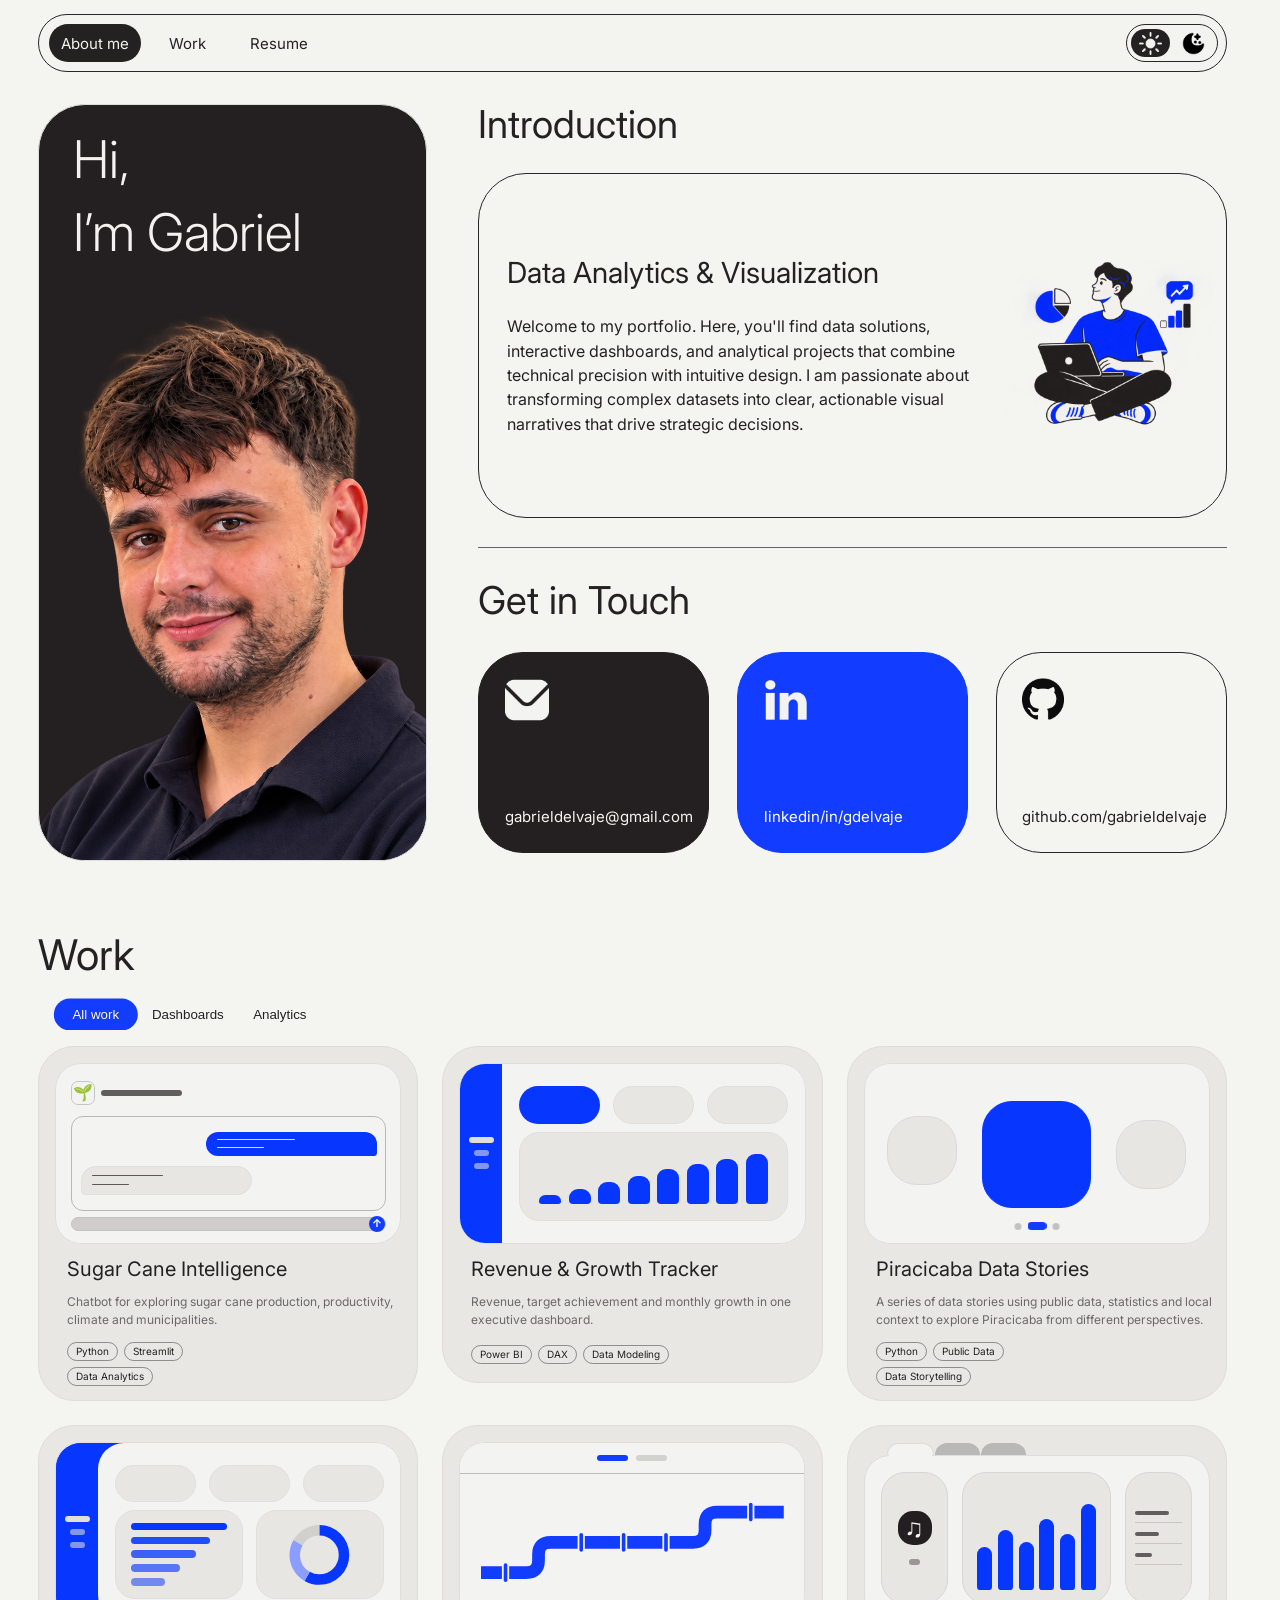
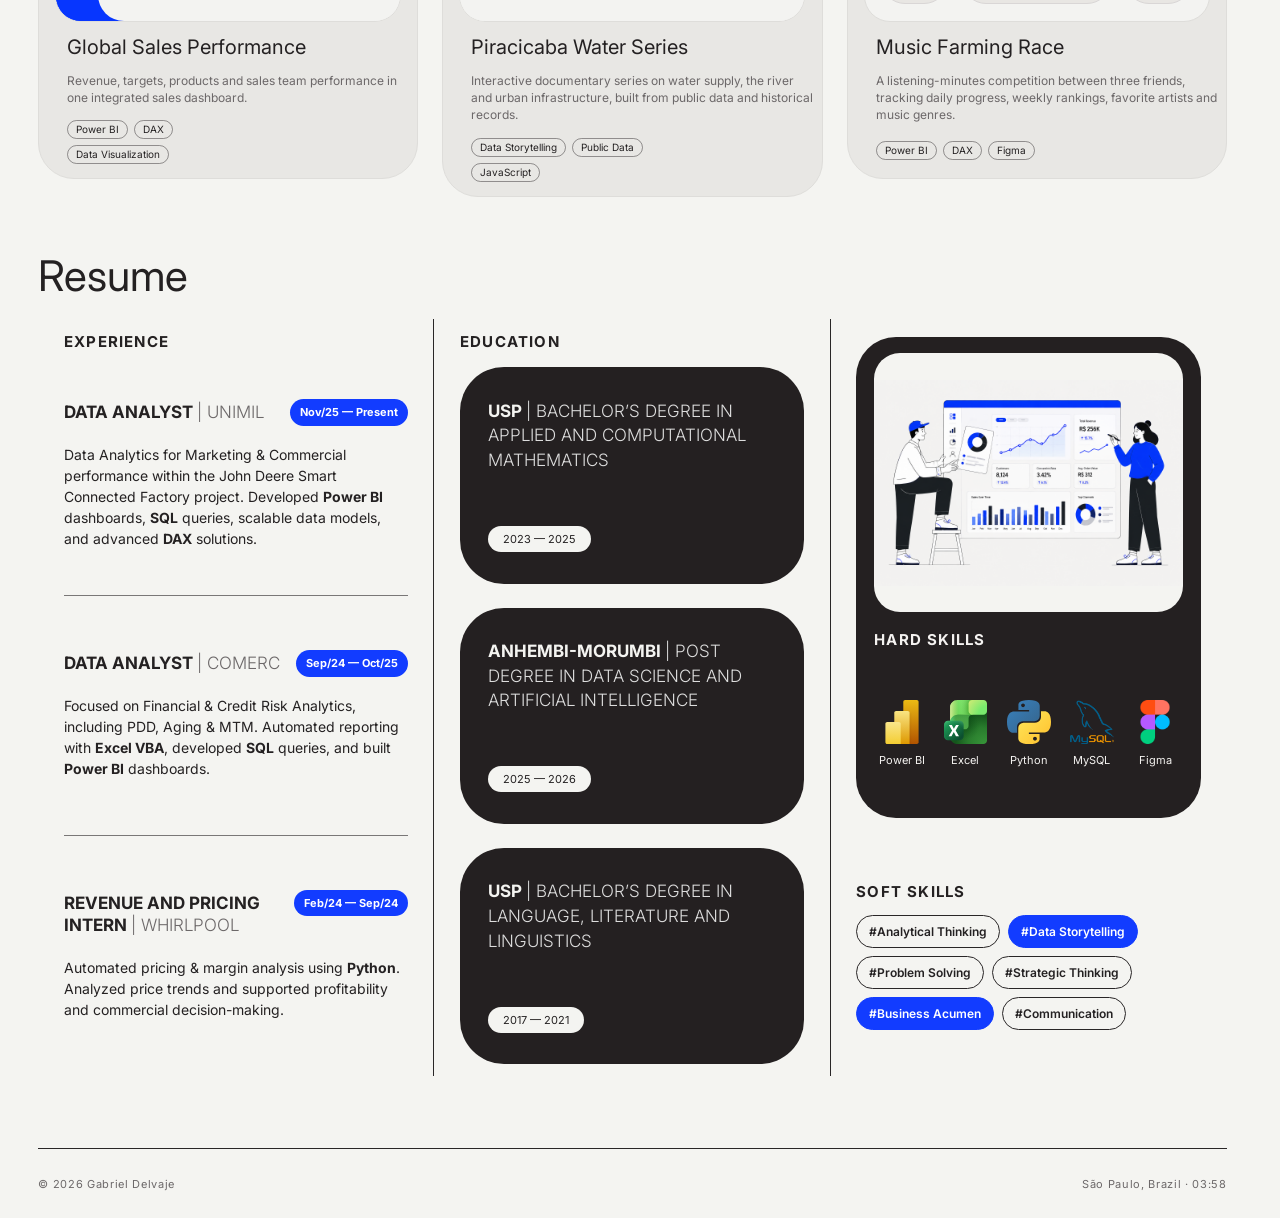
==== index.html @ 0446d45d "Prevent blue bleed at right rounded thumbnail edges" ====
<!doctype html>
<html lang="en">
  <head>
    <meta charset="UTF-8" />
    <meta name="viewport" content="width=device-width, initial-scale=1.0" />
    <meta name="description" content="Gabriel Delvaje — Data Analytics & Visualization portfolio." />
    <meta name="theme-color" content="#f4f4f1" />
    <link rel="icon" type="image/svg+xml" href="favicon.svg?v=1" />
    <title>Gabriel Delvaje | Data Analytics</title>
    <link rel="stylesheet" href="styles.css" />
  <link rel="stylesheet" href="about-fix.css?v=272" />
  <link rel="stylesheet" href="piracicaba.css?v=59" />
    <link rel="stylesheet" href="water-preview.css?v=4" />


    <style id="text-loading-styles">
      html.text-loading [data-text-skeleton] {
        position: relative;
        color: transparent !important;
        text-shadow: none !important;
      }
      html.text-loading [data-text-skeleton] * {
        color: transparent !important;
        text-shadow: none !important;
      }
      html { --skeleton-base: #d2d2cf; }
      html[data-theme="dark"] { --skeleton-base: #353335; }
      .portrait-card, .degree.dark, .hard-skills-card {
        --skeleton-base: #353335;
      }
      html.text-loading [data-text-skeleton]:not(.skeleton-measured)::after {
        content: "";
        position: absolute;
        width: 80%;
        height: .65em;
        left: 10%;
        top: calc(50% - .325em);
        border-radius: 999px;
        background: var(--skeleton-base);
        animation: text-skeleton-pulse 1.4s ease-in-out infinite;
        pointer-events: none;
      }
      .text-skeleton-layer {
        position: absolute;
        inset: 0;
        pointer-events: none;
      }
      .text-skeleton-pill {
        position: absolute;
        display: block;
        border-radius: 999px;
        background: var(--skeleton-base);
        animation: text-skeleton-pulse 1.4s ease-in-out infinite;
      }
      @keyframes text-skeleton-pulse {
        0%, 100% { opacity: .55; }
        50% { opacity: 1; }
      }
    </style>
    <script>
      (() => {
        const root = document.documentElement;
        root.classList.add('text-loading');
        let frame = 0;
        let finished = false;
        // Measure actual wrapped text, including mixed bold/regular resume text.
        function draw() {
          frame = 0;
          if (finished) return;
          document.querySelectorAll('[data-text-skeleton]').forEach(host => {
            host.querySelector(':scope > .text-skeleton-layer')?.remove();
            host.classList.remove('skeleton-measured');
            const box = host.getBoundingClientRect();
            if (!box.width || !box.height) return;
            const style = getComputedStyle(host);
            const fontSize = parseFloat(style.fontSize);
            const lines = [];
            const walker = document.createTreeWalker(host, NodeFilter.SHOW_TEXT);
            let node;
            while ((node = walker.nextNode())) {
              if (!node.textContent.trim()) continue;
              const range = document.createRange();
              range.selectNodeContents(node);
              for (const rect of range.getClientRects()) {
                if (!rect.width || !rect.height) continue;
                const center = rect.top + rect.height / 2;
                let line = lines.find(item => Math.abs(item.center - center) < fontSize * .45);
                if (line) {
                  line.left = Math.min(line.left, rect.left);
                  line.right = Math.max(line.right, rect.right);
                } else {
                  lines.push({ center, left: rect.left, right: rect.right });
                }
              }
            }
            const layer = document.createElement('span');
            layer.className = 'text-skeleton-layer';
            layer.setAttribute('aria-hidden', 'true');
            const centered = !!host.closest('.hard-skills-card');
            for (const line of lines) {
              const pill = document.createElement('span');
              pill.className = 'text-skeleton-pill';
              const width = Math.min(line.right - line.left, host.clientWidth || box.width);
              const height = fontSize * .62;
              pill.style.width = width + 'px';
              pill.style.height = height + 'px';
              pill.style.left = (centered ? (host.clientWidth - width) / 2 : line.left - box.left - host.clientLeft) + 'px';
              pill.style.top = (line.center - box.top - host.clientTop - height / 2) + 'px';
              layer.append(pill);
            }
            host.append(layer);
            host.classList.add('skeleton-measured');
          });
        }
        function schedule() {
          if (!finished && !frame) frame = requestAnimationFrame(draw);
        }
        const observer = new MutationObserver(records => {
          if (records.some(record =>
            !record.target.closest?.('.text-skeleton-layer') &&
            [...record.addedNodes, ...record.removedNodes].some(node =>
              node.nodeType !== 1 || !node.classList.contains('text-skeleton-layer')
            )
          )) schedule();
        });
        observer.observe(root, { childList: true, subtree: true });
        window.addEventListener('resize', schedule);
        function finish() {
          finished = true;
          observer.disconnect();
          cancelAnimationFrame(frame);
          window.removeEventListener('resize', schedule);
          root.classList.remove('text-loading');
          document.querySelectorAll('.text-skeleton-layer').forEach(layer => layer.remove());
          document.querySelectorAll('.skeleton-measured').forEach(host => host.classList.remove('skeleton-measured'));
          document.querySelector('main')?.removeAttribute('aria-busy');
        }
        document.addEventListener('DOMContentLoaded', () => {
          document.querySelector('main')?.setAttribute('aria-busy', 'true');
          schedule();
          // Static content is ready after parsing and fonts: no artificial delay.
          Promise.resolve(document.fonts?.ready).then(finish, finish);
        }, { once: true });
        window.addEventListener('pageshow', event => {
          if (event.persisted) finish();
        });
      })();
    </script>
      <link rel="stylesheet" href="global-sales.css?v=6" />
  </head>
  <body class="stacked-pages about-active work-active resume-active">
    <header class="site-header">
      <nav class="nav shell" aria-label="Primary navigation">
        <div class="nav-links">
          <span class="nav-slider" aria-hidden="true"></span>
          <a href="#about" data-route="about">About me</a>
          <a href="#work" data-route="work">Work</a>
          <a href="#resume" data-route="resume">Resume</a>
        </div>
        <button class="theme-toggle theme-toggle-desktop" type="button" aria-label="Switch color theme">
          <span class="toggle-slider" aria-hidden="true"></span>
          <span class="toggle-symbol sun" aria-hidden="true">
            <img src="assets/theme-sun-white.png" alt="" />
          </span>
          <span class="toggle-symbol moon" aria-hidden="true">
            <img src="assets/theme-moon-black.png" alt="" />
          </span>
        </button>
      </nav>
    </header>
    <button class="theme-toggle theme-toggle-mobile" type="button" aria-label="Switch color theme">
      <span class="toggle-slider" aria-hidden="true"></span>
      <span class="toggle-symbol sun" aria-hidden="true">
        <img src="assets/theme-sun-white.png" alt="" />
      </span>
      <span class="toggle-symbol moon" aria-hidden="true">
        <img src="assets/theme-moon-black.png" alt="" />
      </span>
    </button>

    <main>
      <section class="page shell about-page" data-page="about" aria-labelledby="about-title">
        <h1 data-text-skeleton class="stacked-section-title mobile-about-title">About me</h1>
        <aside class="portrait-card">
          <div class="portrait-copy"><span data-text-skeleton>Hi,</span><span data-text-skeleton>I’m Gabriel</span></div>
          <div class="portrait-crop" aria-label="Portrait of Gabriel Delvaje" role="img">
            <img src="assets/gabriel-portrait.png?v=7" alt="" />
          </div>
        </aside>

        <div class="about-content">
          <h1 data-text-skeleton id="about-title">Introduction</h1>
          <article class="intro-card interactive-card">
            <div>
              <h2 data-text-skeleton>Data Analytics &amp; Visualization</h2>
              <p data-text-skeleton>Welcome to my portfolio. Here, you'll find data solutions, interactive dashboards, and analytical projects that combine technical precision with intuitive design. I am passionate about transforming complex datasets into clear, actionable visual narratives that drive strategic decisions.</p>
            </div>
            <img class="intro-illustration" src="assets/analytics-illustration.png" alt="Illustration of a data analyst working with charts" />
          </article>

          <div class="section-rule"></div>
          <div class="section-heading">
            <h2 data-text-skeleton>Get in Touch</h2>
          </div>
          <div class="contact-grid">
            <a class="contact-card dark interactive-card" href="mailto:gabrieldelvaje@gmail.com">
              <img class="contact-icon" src="assets/email-icon.png" alt="" /><span>gabrieldelvaje@gmail.com</span>
            </a>
            <a class="contact-card blue interactive-card" href="https://www.linkedin.com/in/gdelvaje" target="_blank" rel="noreferrer">
              <img class="contact-icon" src="assets/linkedin-icon.png" alt="" /><span>linkedin/in/gdelvaje</span>
            </a>
            <a class="contact-card interactive-card" href="https://github.com/gabrieldelvaje" target="_blank" rel="noreferrer">
              <img class="contact-icon github" src="assets/github-icon.png" alt="" /><span>github.com/gabrieldelvaje</span>
            </a>
          </div>
        </div>
      </section>

      <section class="page shell work-page" data-page="work" aria-labelledby="work-section-title" hidden>
        <h1 data-text-skeleton class="stacked-section-title" id="work-section-title">Work</h1>
        <div class="project-filters" role="group" aria-label="Filter projects">
          <button class="filter-menu-toggle" type="button" aria-label="Open project filters" aria-expanded="false"><span aria-hidden="true"></span></button>
          <span class="filter-slider" aria-hidden="true"></span>
          <button class="active" data-filter="all">All work</button><button data-filter="dashboard">Dashboards</button><button data-filter="analytics">Analytics</button>
        </div>
        <div class="project-grid">
          <article class="project-card" data-category="analytics">
            <a class="project-card-link" href="#sugar-cane-intelligence" aria-label="Open Sugar Cane Intelligence application">
              <div class="project-visual sugar-cane-preview" role="img" aria-label="Sugar cane chatbot illustration">
                <div class="sugar-chatbot-window" aria-hidden="true">
                  <div class="sugar-chatbot-header"><span>🌱</span><i></i></div>
                  <div class="chat-preview">
                    <i class="chat-user-message"></i>
                    <span class="chat-typing" aria-hidden="true"><b></b><b></b><b></b></span>
                    <i class="chat-ai-message"></i>
                    <i class="chat-new-user-message"></i>
                  </div>
                  <div class="sugar-chat-input"><b>↑</b></div>
                </div>
              </div>
              <div class="project-title-row"><h2 data-text-skeleton>Sugar Cane Intelligence</h2></div>
              <p data-text-skeleton>Chatbot for exploring sugar cane production, productivity, climate and municipalities.</p>
              <div class="project-card-footer"><div class="project-tags"><span>Python</span><span>Streamlit</span><span>Data Analytics</span></div><span class="project-open-cue">Open project <b aria-hidden="true">›</b></span></div>
            </a>
          </article>
          <article class="project-card" data-category="dashboard">
            <a class="project-card-link" href="#revenue-growth-tracker" aria-label="Open Revenue and Growth Tracker dashboard">
              <div class="project-visual revenue-growth-preview" role="img" aria-label="Stylized revenue and growth dashboard">
                <div class="revenue-dashboard" aria-hidden="true">
                  <aside class="revenue-sidebar"><i></i><i></i><i></i></aside>
                  <div class="revenue-main">
                    <div class="revenue-kpis"><span></span><span></span></div>
                    <div class="revenue-analytics">
                      <div class="revenue-bars"><i></i><i></i><i></i><i></i><i></i><i></i><i></i><i></i></div>
                    </div>
                  </div>
                </div>
              </div>
              <div class="project-title-row"><h2 data-text-skeleton>Revenue &amp; Growth Tracker</h2></div>
              <p data-text-skeleton>Revenue, target achievement and monthly growth in one executive dashboard.</p>
              <div class="project-card-footer"><div class="project-tags"><span>Power BI</span><span>DAX</span><span>Data Modeling</span></div><span class="project-open-cue">Open project <b aria-hidden="true">›</b></span></div>
            </a>
          </article>
          <article class="project-card" data-category="analytics">
            <a class="project-card-link" href="#piracicaba-data-stories" aria-label="Open Piracicaba Data Stories">
              <div class="project-visual piracicaba-preview" role="img" aria-label="Preview of a Piracicaba socioeconomic data carousel">
                <div class="piracicaba-deck" aria-hidden="true">
                  <i class="deck-card deck-card-back"></i>
                  <i class="deck-card deck-card-middle"></i>
                  <div class="deck-card deck-card-front">
                    <div class="deck-map"><i></i><i></i><i></i></div>
                    <div class="deck-pagination"><i></i><i></i><i></i></div>
                  </div>
                </div>
              </div>
              <div class="project-title-row"><h2 data-text-skeleton>Piracicaba Data Stories</h2></div>
              <p data-text-skeleton>A series of data stories using public data, statistics and local context to explore Piracicaba from different perspectives.</p>
              <div class="project-card-footer"><div class="project-tags"><span>Python</span><span>Public Data</span><span>Data Storytelling</span></div><span class="project-open-cue">Explore series <b aria-hidden="true">›</b></span></div>
            </a>
          </article>
          <article class="project-card" data-category="dashboard">
            <a class="project-card-link" href="#global-sales-performance" aria-label="Open Global Sales Performance dashboard">
              <div class="project-visual global-sales-preview" role="img" aria-label="Sales dashboard illustration with horizontal bars and a three-segment donut chart">
                <div class="global-sales-dashboard" aria-hidden="true">
                  <aside class="global-sales-sidebar"><i></i><i></i><i></i></aside>
                  <div class="global-sales-main">
                    <div class="global-sales-kpis"><span></span><span></span><span></span></div>
                    <div class="global-sales-charts">
                      <div class="global-sales-bars"><i></i><i></i><i></i><i></i><i></i></div>
                      <div class="global-sales-donut-panel"><svg viewBox="0 0 120 120"><g transform="rotate(-90 60 60)" fill="none" stroke-width="17"><circle class="global-sales-slice-primary" cx="60" cy="60" r="40" pathLength="100" stroke-dasharray="58 42"/><circle class="global-sales-slice-secondary" cx="60" cy="60" r="40" pathLength="100" stroke-dasharray="25 75" stroke-dashoffset="-58"/><circle class="global-sales-slice-neutral" cx="60" cy="60" r="40" pathLength="100" stroke-dasharray="17 83" stroke-dashoffset="-83"/></g></svg></div>
                    </div>
                  </div>
                </div>
              </div>
              <div class="project-title-row"><h2 data-text-skeleton>Global Sales Performance</h2></div>
              <p data-text-skeleton>Revenue, targets, products and sales team performance in one integrated sales dashboard.</p>
              <div class="project-card-footer"><div class="project-tags"><span>Power BI</span><span>DAX</span><span>Data Visualization</span></div><span class="project-open-cue">Open project <b aria-hidden="true">›</b></span></div>
            </a>
          </article>
          <article class="project-card water-series-card" data-category="analytics" id="card-agua-piracicaba">
            <a class="project-card-link" href="#piracicaba-water-series" aria-label="Open Piracicaba Water Series">
              <div class="project-visual water-series-preview">
                <div class="wp-view" role="img" aria-label="Animated preview of the water series, from a water pipe to a historical timeline">
                  <div class="wp-nav" aria-hidden="true"><i class="wp-nav__1"></i><i class="wp-nav__2"></i></div>
                  <div class="wp-page" aria-hidden="true">
                    <div class="wp-sec wp-sec--pipe">
                      <svg class="wp-pipe" viewBox="0 0 100 26" aria-hidden="true">
                        <path class="wp-pipe__tube" d="M0 22 H15 Q19 22 19 18 V16 Q19 12 23 12 H70 Q74 12 74 8 V6 Q74 2 78 2 H100"/>
                        <rect class="wp-pipe__joint" x="7.2" y="18.6" width="1.8" height="6.8" rx=".9"/>
                        <rect class="wp-pipe__joint" x="32.2" y="8.6" width="1.8" height="6.8" rx=".9"/>
                        <rect class="wp-pipe__joint" x="46.2" y="8.6" width="1.8" height="6.8" rx=".9"/>
                        <rect class="wp-pipe__joint" x="60.2" y="8.6" width="1.8" height="6.8" rx=".9"/>
                        <rect class="wp-pipe__joint" x="88.2" y="-1.4" width="1.8" height="6.8" rx=".9"/>
                      </svg>
                    </div>
                    <div class="wp-sec wp-sec--timeline">
                      <div class="wp-tl">
                        <i class="wp-tl__line"></i>
                        <div class="wp-card wp-card--1"><span class="wp-card__img"></span><span class="wp-card__year"></span></div>
                        <div class="wp-card wp-card--2"><span class="wp-card__img"></span><span class="wp-card__year"></span></div>
                        <div class="wp-card wp-card--3"><span class="wp-card__img"></span><span class="wp-card__year"></span></div>
                      </div>
                    </div>
                  </div>
                </div>
              </div>
              <div class="project-title-row"><h2 data-text-skeleton>Piracicaba Water Series</h2></div>
              <p data-text-skeleton>Interactive documentary series on water supply, the river and urban infrastructure, built from public data and historical records.</p>
              <div class="project-card-footer"><div class="project-tags"><span>Data Storytelling</span><span>Public Data</span><span>JavaScript</span></div><span class="project-open-cue">Explore series <b aria-hidden="true">›</b></span></div>
            </a>
          </article>
          <article class="project-card featured" data-category="dashboard">
            <a class="project-card-link" href="#music-farming-race" aria-label="Open Music Farming Race dashboard">
              <div class="project-visual music-farming-preview" role="img" aria-label="Stylized music analytics dashboard">
                <div class="music-dashboard" aria-hidden="true">
                  <div class="music-dashboard-tabs"><i class="is-active"></i><i></i><i></i></div>
                  <div class="music-dashboard-grid">
                    <div class="music-kpi"><span>♫</span><i></i></div>
                    <div class="music-chart">
                      <div class="music-bars"><i></i><i></i><i></i><i></i><i></i><i></i></div>
                      <svg class="music-line-chart" viewBox="0 0 360 120" preserveAspectRatio="none" aria-hidden="true"><path class="music-line-primary" pathLength="1" d="M8 92 L50 78 Q58 75 66 76 L100 79 Q108 80 116 75 L150 53 Q158 48 166 49 L200 56 Q208 57 216 52 L250 32 Q258 27 266 29 L300 36 Q308 38 316 35 L352 20"/><path class="music-line-secondary" pathLength="1" d="M8 105 L50 99 Q58 98 66 97 L100 89 Q108 87 116 88 L150 91 Q158 92 166 84 L200 48 Q208 42 216 47 L250 68 Q258 72 266 70 L300 63 Q308 61 316 64 L352 69"/><path class="music-line-tertiary" pathLength="1" d="M8 113 L50 109 Q58 108 66 108 L100 106 Q108 105 116 106 L150 109 Q158 110 166 107 L200 94 Q208 91 216 92 L250 97 Q258 98 266 96 L300 88 Q308 86 316 88 L352 94"/></svg>
                    </div>
                    <div class="music-ranking"><i><b></b></i><i><b></b></i><i><b></b></i></div>
                  </div>
                </div>
              </div>
              <div class="project-title-row"><h2 data-text-skeleton>Music Farming Race</h2></div>
              <p data-text-skeleton>A listening-minutes competition between three friends, tracking daily progress, weekly rankings, favorite artists and music genres.</p>
              <div class="project-card-footer"><div class="project-tags"><span>Power BI</span><span>DAX</span><span>Figma</span></div><span class="project-open-cue">Open project <b aria-hidden="true">›</b></span></div>
            </a>
          </article>
        </div>
      </section>

      <section class="page shell resume-page" data-page="resume" aria-labelledby="resume-section-title" hidden>
        <h1 data-text-skeleton class="stacked-section-title" id="resume-section-title">Resume</h1>
        <div class="resume-layout">
          <div class="timeline">
            <div class="resume-row"><h2 data-text-skeleton>Experience</h2><article class="timeline-item"><time data-text-skeleton>Nov/25 — Present</time><h3 data-text-skeleton>Data Analyst <span>| UNIMIL</span></h3><p data-text-skeleton>Data Analytics for Marketing &amp; Commercial performance within the John Deere Smart Connected Factory project. Developed <b>Power BI</b> dashboards, <b>SQL</b> queries, scalable data models, and advanced <b>DAX</b> solutions.</p></article></div>
            <div class="resume-row"><article class="timeline-item"><time data-text-skeleton>Sep/24 — Oct/25</time><h3 data-text-skeleton>Data Analyst <span>| COMERC</span></h3><p data-text-skeleton>Focused on Financial &amp; Credit Risk Analytics, including PDD, Aging &amp; MTM. Automated reporting with <b>Excel VBA</b>, developed <b>SQL</b> queries, and built <b>Power BI</b> dashboards.</p></article></div>
            <div class="resume-row"><article class="timeline-item"><time data-text-skeleton>Feb/24 — Sep/24</time><h3 data-text-skeleton>Revenue and Pricing Intern <span>| Whirlpool</span></h3><p data-text-skeleton>Automated pricing &amp; margin analysis using <b>Python</b>. Analyzed price trends and supported profitability and commercial decision-making.</p></article></div>
          </div>
          <div class="education">
            <div class="resume-row"><h2 data-text-skeleton>Education</h2><article class="degree dark interactive-card"><h3 data-text-skeleton>USP <span>| Bachelor’s degree in Applied and Computational Mathematics</span></h3><time data-text-skeleton>2023 — 2025</time></article></div>
            <div class="resume-row"><article class="degree dark interactive-card"><h3 data-text-skeleton>Anhembi-Morumbi <span>| Post degree in Data Science and Artificial Intelligence</span></h3><time data-text-skeleton>2025 — 2026</time></article></div>
            <div class="resume-row"><article class="degree dark interactive-card"><h3 data-text-skeleton>USP <span>| Bachelor’s degree in Language, Literature and Linguistics</span></h3><time data-text-skeleton>2017 — 2021</time></article></div>
          </div>
          <aside class="skills-panel">
            <div class="resume-row skills-showcase">
              <div class="hard-skills-card">
                <div class="hard-skills-image"><img src="assets/hard-skills-dashboard.png" alt="Analytics dashboard illustration" /></div>
                <h2 data-text-skeleton>Hard skills</h2>
                <div class="skill-icons" aria-label="Power BI, Excel, Python, MySQL and Figma">
                  <figure class="skill-tool"><img src="assets/hard-skill-power-bi.svg" alt="Power BI" /><figcaption>Power BI</figcaption></figure>
                  <figure class="skill-tool"><img src="assets/hard-skill-excel.svg" alt="Excel" /><figcaption>Excel</figcaption></figure>
                  <figure class="skill-tool"><img src="assets/hard-skill-python.svg" alt="Python" /><figcaption>Python</figcaption></figure>
                  <figure class="skill-tool"><img src="assets/hard-skill-mysql.png" alt="MySQL" /><figcaption>MySQL</figcaption></figure>
                  <figure class="skill-tool"><img src="assets/hard-skill-figma.png" alt="Figma" /><figcaption>Figma</figcaption></figure>
                </div>
              </div>
            </div>
            <div class="resume-row skill-group"><h2 data-text-skeleton>Soft skills</h2><div class="tags"><span>#Analytical Thinking</span><span class="accent">#Data Storytelling</span><span>#Problem Solving</span><span>#Strategic Thinking</span><span class="accent">#Business Acumen</span><span>#Communication</span></div></div>
          </aside>
        </div>
      </section>

      <section class="page project-detail-page" data-page="music-farming-race" aria-labelledby="music-farming-title" hidden>
        <div class="project-detail-toolbar shell">
          <div class="project-mobile-controls"><a class="project-back" href="#work" aria-label="Back to Work"><span class="project-back-icon" aria-hidden="true"><img src="assets/project-back-arrow.png" alt="" /></span><img class="project-mobile-icon" src="assets/mobile-back-icon.png" alt=""><span class="project-back-label">Back to Work</span></a><a class="project-expand-link" href="https://app.powerbi.com/view?r=eyJrIjoiMzVkODllZDMtMWJjNS00MjU4LWJjNGMtMTIwNzcxZWFkZTU4IiwidCI6Ijg4OWIxOTFhLTc4NTAtNDFhMy05MTBjLWFkODMyZDcxZTVmOSJ9" target="_blank" rel="noreferrer" aria-label="Open Music Farming Race in a new window"><svg class="project-expand-icon" viewBox="0 0 24 24" aria-hidden="true"><path d="M8 3H3v5M16 3h5v5M21 16v5h-5M3 16v5h5" fill="none" stroke="currentColor" stroke-width="1.8" stroke-linecap="round" stroke-linejoin="round"/></svg><span>Open in new window</span></a><button class="project-info-button" type="button" aria-label="About Music Farming Race" data-project-info data-info-title="Music Farming Race" data-info-description="Music Farming Race started as a playful competition between three friends to see who could log the most listening minutes. The dashboard tracks daily activity and brings it together in weekly summaries, exploring music genres, artists and the performance of all three competitors. With a strong emphasis on visual design, it turns a friendly race to keep the music playing into an engaging analytics experience."><span class="project-info-glyph" aria-hidden="true">i</span><span class="project-info-label" aria-hidden="true">More About</span><img class="project-mobile-icon" src="assets/mobile-info-icon.png" alt=""></button></div>
          <div class="project-detail-actions">
            <div class="project-detail-heading">
              <h1 data-text-skeleton id="music-farming-title">Music Farming Race</h1>
              <span>Power BI · DAX · Figma</span>
            </div>
          </div>
        </div>
        <iframe class="powerbi-embed" title="Music Farming Race" src="https://app.powerbi.com/view?r=eyJrIjoiMzVkODllZDMtMWJjNS00MjU4LWJjNGMtMTIwNzcxZWFkZTU4IiwidCI6Ijg4OWIxOTFhLTc4NTAtNDFhMy05MTBjLWFkODMyZDcxZTVmOSJ9" frameborder="0" allowfullscreen="true"></iframe>
      </section>

      <section class="page project-detail-page" data-page="sugar-cane-intelligence" aria-labelledby="sugar-cane-title" hidden>
        <div class="project-detail-toolbar shell">
          <div class="project-mobile-controls"><a class="project-back" href="#work" aria-label="Back to Work"><span class="project-back-icon" aria-hidden="true"><img src="assets/project-back-arrow.png" alt="" /></span><img class="project-mobile-icon" src="assets/mobile-back-icon.png" alt=""><span class="project-back-label">Back to Work</span></a><a class="project-expand-link" href="https://gabrieldelvaje.github.io/sugar-cane-intelligence/" target="_blank" rel="noreferrer" aria-label="Open Sugar Cane Intelligence in a new window"><svg class="project-expand-icon" viewBox="0 0 24 24" aria-hidden="true"><path d="M8 3H3v5M16 3h5v5M21 16v5h-5M3 16v5h5" fill="none" stroke="currentColor" stroke-width="1.8" stroke-linecap="round" stroke-linejoin="round"/></svg><span>Open in new window</span></a><button class="project-info-button" type="button" aria-label="About Sugar Cane Intelligence" data-project-info data-info-title="Sugar Cane Intelligence" data-info-description="Sugar Cane Intelligence reimagines dashboards for a world increasingly used to asking questions in AI chats. It explores how data analysis can feel more like a conversation: users ask for what they want to understand, and the chatbot responds in natural language. Using Brazilian sugar cane production and weather data, it compares results, builds rankings and presents insights through predefined analytical routines. The idea is to make dashboard exploration more intuitive by turning questions into a familiar way to interact with data."><span class="project-info-glyph" aria-hidden="true">i</span><span class="project-info-label" aria-hidden="true">More About</span><img class="project-mobile-icon" src="assets/mobile-info-icon.png" alt=""></button></div>
          <div class="project-detail-actions">
            <div class="project-detail-heading">
              <h1 data-text-skeleton id="sugar-cane-title">Sugar Cane Intelligence</h1>
              <span>Python · Data Analysis · JavaScript</span>
            </div>
            <a class="project-repo-link" href="https://github.com/gabrieldelvaje/sugar-cane-intelligence" target="_blank" rel="noreferrer" aria-label="View Sugar Cane Intelligence on GitHub">
              <img src="assets/github-icon.png" alt="" />
              <span>View on GitHub</span>
            </a>
          </div>
        </div>
        <iframe class="project-embed" title="Sugar Cane Intelligence" src="https://gabrieldelvaje.github.io/sugar-cane-intelligence/" frameborder="0" allowfullscreen="true"></iframe>
      </section>

      <section class="page project-detail-page" data-page="piracicaba-water-series" aria-labelledby="piracicaba-water-title" hidden>
        <div class="project-detail-toolbar shell">
          <div class="project-mobile-controls"><a class="project-back" href="#work" aria-label="Back to Work"><span class="project-back-icon" aria-hidden="true"><img src="assets/project-back-arrow.png" alt="" /></span><img class="project-mobile-icon" src="assets/mobile-back-icon.png" alt=""><span class="project-back-label">Back to Work</span></a><a class="project-expand-link" href="https://gabrieldelvaje.github.io/agua-piracicaba/index.html" target="_blank" rel="noreferrer" aria-label="Open Piracicaba Water Series in a new window"><svg class="project-expand-icon" viewBox="0 0 24 24" aria-hidden="true"><path d="M8 3H3v5M16 3h5v5M21 16v5h-5M3 16v5h5" fill="none" stroke="currentColor" stroke-width="1.8" stroke-linecap="round" stroke-linejoin="round"/></svg><span>Open in new window</span></a><button class="project-info-button" type="button" aria-label="About Piracicaba Water Series" data-project-info data-info-title="Piracicaba Water Series" data-info-description="Piracicaba Water Series explores the relationship between Piracicaba, its rivers and its water supply. The interactive documentary combines public data, historical photographs, newspaper records and source documentation to tell the story of water distribution, the Cantareira System and the city’s search for water in the Corumbataí River. Each episode connects history and data through charts, timelines and archival material, making the city’s water infrastructure easier to understand."><span class="project-info-glyph" aria-hidden="true">i</span><span class="project-info-label" aria-hidden="true">More About</span><img class="project-mobile-icon" src="assets/mobile-info-icon.png" alt=""></button></div>
          <div class="project-detail-actions">
            <div class="project-detail-heading">
              <h1 data-text-skeleton id="piracicaba-water-title">Piracicaba Water Series</h1>
              <span>Data Storytelling · Public Data · JavaScript</span>
            </div>
            <a class="project-repo-link" href="https://github.com/gabrieldelvaje/agua-piracicaba" target="_blank" rel="noreferrer" aria-label="View Piracicaba Water Series on GitHub">
              <img src="assets/github-icon.png" alt="" />
              <span>View on GitHub</span>
            </a>
          </div>
        </div>
        <iframe class="project-embed" title="Piracicaba Water Series" src="https://gabrieldelvaje.github.io/agua-piracicaba/index.html" loading="lazy" frameborder="0" allowfullscreen="true"></iframe>
      </section>

      <section class="page project-detail-page" data-page="global-sales-performance" aria-labelledby="global-sales-title" hidden>
        <div class="project-detail-toolbar shell">
          <div class="project-mobile-controls"><a class="project-back" href="#work" aria-label="Back to Work"><span class="project-back-icon" aria-hidden="true"><img src="assets/project-back-arrow.png" alt="" /></span><img class="project-mobile-icon" src="assets/mobile-back-icon.png" alt=""><span class="project-back-label">Back to Work</span></a><a class="project-expand-link" href="https://app.powerbi.com/view?r=eyJrIjoiNTY2ZTRhMjctNDA5My00NWNjLTg3ZjktMDEwNTQxZTMwNTZkIiwidCI6Ijg4OWIxOTFhLTc4NTAtNDFhMy05MTBjLWFkODMyZDcxZTVmOSJ9" target="_blank" rel="noreferrer" aria-label="Open Global Sales Performance in a new window"><svg class="project-expand-icon" viewBox="0 0 24 24" aria-hidden="true"><path d="M8 3H3v5M16 3h5v5M21 16v5h-5M3 16v5h5" fill="none" stroke="currentColor" stroke-width="1.8" stroke-linecap="round" stroke-linejoin="round"/></svg><span>Open in new window</span></a><button class="project-info-button" type="button" aria-label="About Global Sales Performance" data-project-info data-info-title="Global Sales Performance" data-info-description="Global Sales Performance explores commercial performance across a chocolate business, connecting revenue, target achievement, market contribution and product and sales representative results. The Power BI report brings together year-over-year comparisons, monthly trends, product rankings and Pareto analysis. Cocoa tones, cream backgrounds and rounded shapes connect the report design to the product, with navigation across sales overview, product performance, sales team and insights."><span class="project-info-glyph" aria-hidden="true">i</span><span class="project-info-label" aria-hidden="true">More About</span><img class="project-mobile-icon" src="assets/mobile-info-icon.png" alt=""></button></div>
          <div class="project-detail-actions">
            <div class="project-detail-heading">
              <h1 data-text-skeleton id="global-sales-title">Global Sales Performance</h1>
              <span>Power BI · DAX · Data Visualization</span>
            </div>
          </div>
        </div>
        <iframe loading="lazy" class="powerbi-embed" title="Global Sales Performance" src="https://app.powerbi.com/view?r=eyJrIjoiNTY2ZTRhMjctNDA5My00NWNjLTg3ZjktMDEwNTQxZTMwNTZkIiwidCI6Ijg4OWIxOTFhLTc4NTAtNDFhMy05MTBjLWFkODMyZDcxZTVmOSJ9" frameborder="0" allowfullscreen="true"></iframe>
      </section>

      <section class="page project-detail-page" data-page="revenue-growth-tracker" aria-labelledby="revenue-growth-title" hidden>
        <div class="project-detail-toolbar shell">
          <div class="project-mobile-controls"><a class="project-back" href="#work" aria-label="Back to Work"><span class="project-back-icon" aria-hidden="true"><img src="assets/project-back-arrow.png" alt="" /></span><img class="project-mobile-icon" src="assets/mobile-back-icon.png" alt=""><span class="project-back-label">Back to Work</span></a><a class="project-expand-link" href="https://app.powerbi.com/view?r=eyJrIjoiYzVmZGQ4MjUtYzc4YS00OTk2LTg0NTgtMmRiODJlYTg3YzEyIiwidCI6Ijg4OWIxOTFhLTc4NTAtNDFhMy05MTBjLWFkODMyZDcxZTVmOSJ9" target="_blank" rel="noreferrer" aria-label="Open Revenue and Growth Tracker in a new window"><svg class="project-expand-icon" viewBox="0 0 24 24" aria-hidden="true"><path d="M8 3H3v5M16 3h5v5M21 16v5h-5M3 16v5h5" fill="none" stroke="currentColor" stroke-width="1.8" stroke-linecap="round" stroke-linejoin="round"/></svg><span>Open in new window</span></a><button class="project-info-button" type="button" aria-label="About Revenue and Growth Tracker" data-project-info data-info-title="Revenue &amp; Growth Tracker" data-info-description="Created for an AB InBev case study, Revenue &amp; Growth Tracker is an executive dashboard for monitoring revenue and performance against targets. Its design draws strongly on the brand identity, using its colors, typography and straight lines to create a consistent visual experience. The dashboard brings together target tracking, product rankings and geographic distribution, helping users understand commercial performance and where results are coming from."><span class="project-info-glyph" aria-hidden="true">i</span><span class="project-info-label" aria-hidden="true">More About</span><img class="project-mobile-icon" src="assets/mobile-info-icon.png" alt=""></button></div>
          <div class="project-detail-actions">
            <div class="project-detail-heading">
              <h1 data-text-skeleton id="revenue-growth-title">Revenue &amp; Growth Tracker</h1>
              <span>Power BI · DAX · Data Modeling</span>
            </div>
          </div>
        </div>
        <iframe class="powerbi-embed" title="Revenue &amp; Growth Tracker" src="https://app.powerbi.com/view?r=eyJrIjoiYzVmZGQ4MjUtYzc4YS00OTk2LTg0NTgtMmRiODJlYTg3YzEyIiwidCI6Ijg4OWIxOTFhLTc4NTAtNDFhMy05MTBjLWFkODMyZDcxZTVmOSJ9" frameborder="0" allowfullscreen="true"></iframe>
      </section>

      <section class="page project-detail-page piracicaba-page" data-page="piracicaba-data-stories" aria-labelledby="piracicaba-title" hidden>
        <div class="piracicaba-shell shell">
          <div class="project-detail-toolbar piracicaba-toolbar">
            <div class="project-mobile-controls"><a class="project-back" href="#work" aria-label="Back to Work"><span class="project-back-icon" aria-hidden="true"><img src="assets/project-back-arrow.png" alt="" /></span><img class="project-mobile-icon" src="assets/mobile-back-icon.png" alt=""><span class="project-back-label">Back to Work</span></a><button class="project-info-button" type="button" aria-label="About Piracicaba Data Stories" data-project-info data-info-title="Piracicaba Data Stories" data-info-description="Piracicaba Data Stories is a series of Instagram carousels that makes local data analysis accessible through visual storytelling. The series explores different aspects of life in Piracicaba, including income distribution, same-sex marriages and patterns in the local retail landscape. Each story aims to simplify the analysis while preserving its meaning, sharing knowledge about the city and the people who live in it. The portfolio features carousels on income distribution, tongue rolling in a voluntary local sample, same-sex civil marriages, the changing geography of local retail, and patterns in street names."><span class="project-info-glyph" aria-hidden="true">i</span><span class="project-info-label" aria-hidden="true">More About</span><img class="project-mobile-icon" src="assets/mobile-info-icon.png" alt=""></button></div>
            <div class="project-detail-actions">
              <div class="project-detail-heading"><h1 data-text-skeleton id="piracicaba-title">Piracicaba Data Stories</h1><span>Data Analytics · Geospatial Analysis · Storytelling</span></div>
              <a class="project-repo-link" id="story-repo-link" href="https://github.com/gabrieldelvaje/distribuicao-renda-piracicaba" target="_blank" rel="noreferrer" aria-label="Open Income Distribution repository on GitHub"><img src="assets/github-icon.png" alt="" /><span>View on GitHub</span></a>
            </div>
          </div>
          <div class="piracicaba-workspace"><div class="story-hub" aria-label="Choose a Piracicaba data story">
            <button class="story-choice active" type="button" aria-current="true" data-story-choice="income" data-repo="https://github.com/gabrieldelvaje/distribuicao-renda-piracicaba" data-story-name="Income Distribution"><span class="story-choice-number">01</span><span><strong>Income Distribution</strong><small><span>2000 · 2010 · 2022</span></small></span><b aria-hidden="true">→</b></button>
            <button class="story-choice" type="button" data-story-choice="tongue" data-repo="https://github.com/gabrieldelvaje/dobras-lingua-piracicaba" data-story-name="Tongue Rolling"><span class="story-choice-number">02</span><span><strong>Tongue Rolling</strong><small><span>Survey · Observed phenotype</span></small></span><b aria-hidden="true">→</b></button>
<button class="story-choice" type="button" data-story-choice="marriage" data-repo="https://github.com/gabrieldelvaje/casamento-homoafetivo-piracicaba" data-story-name="Same-Sex Marriage"><span class="story-choice-number">03</span><span><strong>Same-Sex Marriage</strong><small><span>Civil registrations · 2013–2024</span></small></span><b aria-hidden="true">→</b></button>
<button class="story-choice" type="button" data-story-choice="commerce" data-repo="https://github.com/gabrieldelvaje/e-commerce-piracicaba" data-story-name="Where Did They Go?"><span class="story-choice-number">04</span><span><strong>Where Did They Go?</strong><small><span>Retail · Downtown · E-commerce</span></small></span></button>
<button class="story-choice" type="button" data-story-choice="streets" data-repo="https://github.com/gabrieldelvaje/piracicaba-street-names" data-story-name="Street Names"><span class="story-choice-number">05</span><span><strong>Street Names</strong><small><span>Urban memory · CNEFE 2022</span></small></span></button>
          </div>
          <section class="data-story" data-story-panel="income" aria-label="Income Distribution in Piracicaba carousel">
            <div class="story-carousel" data-carousel tabindex="0" aria-label="Income Distribution carousel">
              <div class="story-track">
                <figure class="story-slide" aria-label="Slide 1 of 7"><div class="story-image-window"><img src="assets/piracicaba/01.png" alt="Original income distribution carousel cover" /></div><figcaption><span>1/7 · English</span><h3 data-text-skeleton>Where is Piracicaba’s income going?</h3><p data-text-skeleton>Over 20 years, income concentration moved away from the center and spread toward outer neighborhoods.</p></figcaption></figure>
                <figure class="story-slide" aria-label="Slide 2 of 7"><div class="story-image-window"><img src="assets/piracicaba/02.png" alt="Map of the five Piracicaba neighborhoods with the highest average income in 2000" /></div><figcaption><span>2/7 · English</span><h3 data-text-skeleton>Highest average income · 2000</h3><p data-text-skeleton>In 2000, the highest-income neighborhoods were concentrated in the central area.</p></figcaption></figure>
                <figure class="story-slide" aria-label="Slide 3 of 7"><div class="story-image-window"><img src="assets/piracicaba/03.png" alt="Map of the five Piracicaba neighborhoods with the highest average income in 2022" /></div><figcaption><span>3/7 · English</span><h3 data-text-skeleton>Highest average income · 2022</h3><p data-text-skeleton>By 2022, the concentration had shifted toward the city’s outer areas.</p></figcaption></figure>
                <figure class="story-slide" aria-label="Slide 4 of 7"><div class="story-image-window"><img src="assets/piracicaba/04.png" alt="Chart showing the largest average income increases from 2000 to 2022" /></div><figcaption><span>4/7 · English</span><h3 data-text-skeleton>Largest percentage increases</h3><p data-text-skeleton>Morato +1,474% · Monte Alegre +1,249% · Unileste +1,162%. Nominal growth includes inflation.</p></figcaption></figure>
                <figure class="story-slide" aria-label="Slide 5 of 7"><div class="story-image-window"><img src="assets/piracicaba/05.png" alt="Map relating high-end gated communities to rising average income" /></div><figcaption><span>5/7 · English</span><h3 data-text-skeleton>Gated communities and income</h3><p data-text-skeleton>High-end residential developments expanded alongside rising neighborhood averages. This is an association, not proof of causality.</p></figcaption></figure>
                <figure class="story-slide" aria-label="Slide 6 of 7"><div class="story-image-window"><img src="assets/piracicaba/06.png" alt="Mean versus median income chart for selected neighborhoods" /></div><figcaption><span>6/7 · English</span><h3 data-text-skeleton>Higher averages can hide inequality</h3><p data-text-skeleton>A small number of very high-income households can pull the average upward while the median remains much lower.</p></figcaption></figure>
                <figure class="story-slide" aria-label="Slide 7 of 7"><div class="story-image-window"><img src="assets/piracicaba/07.png" alt="Satellite comparison of residential expansion in Monte Alegre and Santa Rosa" /></div><figcaption><span>7/7 · English</span><h3 data-text-skeleton>The city’s socioeconomic map changed</h3><p data-text-skeleton>Average income is rising in outer neighborhoods — and inequality is rising too.</p></figcaption></figure>
              </div>
              <button class="carousel-arrow previous" type="button" aria-label="Previous slide"><img src="assets/project-back-arrow.png" alt="" aria-hidden="true" /></button><button class="carousel-arrow next" type="button" aria-label="Next slide"><img src="assets/project-back-arrow.png" alt="" aria-hidden="true" /></button>
            </div>
            <div class="carousel-footer"><div class="carousel-dots" role="group" aria-label="Choose carousel slide"></div><span class="carousel-status" aria-live="polite">1 / 7</span></div>
          </section><section class="data-story tongue-story" data-story-panel="tongue" aria-label="Tongue Rolling in Piracicaba carousel" hidden>
<div class="story-carousel" data-carousel tabindex="0" aria-label="Tongue Rolling carousel"><div class="story-track"><figure class="story-slide" aria-label="Slide 1 of 7"><img src="assets/piracicaba/tongue-rolling/01-cover.jpeg" alt="Tongue rolling in Piracicaba" loading="lazy" /><figcaption><span>1/7 · English</span><h3 data-text-skeleton>Tongue rolling in Piracicaba</h3><p data-text-skeleton>What does a local sample reveal about this observed phenotype? A survey combining descriptive statistics and comparison with published studies.</p></figcaption></figure>
<figure class="story-slide" aria-label="Slide 2 of 7"><img src="assets/piracicaba/tongue-rolling/02-methodology.jpeg" alt="How the survey was conducted" loading="lazy" /><figcaption><span>2/7 · English</span><h3 data-text-skeleton>How the survey was conducted</h3><p data-text-skeleton>79 responses: 73 included in the Piracicaba subsample and 6 from other cities. Santa Rita responses were counted as Piracicaba. Participation was voluntary.</p></figcaption></figure>
<figure class="story-slide" aria-label="Slide 3 of 7"><img src="assets/piracicaba/tongue-rolling/03-main-result.jpeg" alt="75.3% of the local sample" loading="lazy" /><figcaption><span>3/7 · English</span><h3 data-text-skeleton>75.3% of the local sample</h3><p data-text-skeleton>55 of 73 respondents reported being able to roll their tongue; 18 reported they could not. These percentages describe the surveyed sample.</p></figcaption></figure>
<figure class="story-slide" aria-label="Slide 4 of 7"><img src="assets/piracicaba/tongue-rolling/04-confidence-interval.jpeg" alt="Uncertainty around the result" loading="lazy" /><figcaption><span>4/7 · English</span><h3 data-text-skeleton>Uncertainty around the result</h3><p data-text-skeleton>The 95% Wilson interval is 64.4%–83.8%. It captures binomial uncertainty, but does not remove selection bias or make the voluntary sample representative of the city.</p></figcaption></figure>
<figure class="story-slide" aria-label="Slide 5 of 7"><img src="assets/piracicaba/tongue-rolling/05-literature-comparison.jpeg" alt="Comparison with published studies" loading="lazy" /><figcaption><span>5/7 · English</span><h3 data-text-skeleton>Comparison with published studies</h3><p data-text-skeleton>The carousel compares Piracicaba’s 75.3% with 72.9% in an Esan sample, approximately 70% in Sturtevant’s study and 63.9% in a Lagos sample. Different samples and methods limit direct comparisons.</p></figcaption></figure>
<figure class="story-slide" aria-label="Slide 6 of 7"><img src="assets/piracicaba/tongue-rolling/06-not-simple-gene.jpeg" alt="An observed phenotype" loading="lazy" /><figcaption><span>6/7 · English</span><h3 data-text-skeleton>An observed phenotype</h3><p data-text-skeleton>The simple dominant-gene explanation is insufficient. Studies of identical twins and later research challenged a simple genetic model for tongue rolling.</p></figcaption></figure>
<figure class="story-slide" aria-label="Slide 7 of 7"><img src="assets/piracicaba/tongue-rolling/07-summary.jpeg" alt="What the sample suggests" loading="lazy" /><figcaption><span>7/7 · English</span><h3 data-text-skeleton>What the sample suggests</h3><p data-text-skeleton>About three in four surveyed Piracicaba residents reported tongue rolling. The result is close to some published estimates, but is not an exact prevalence for the whole city.</p></figcaption></figure></div><button class="carousel-arrow previous" type="button" aria-label="Previous slide"><img src="assets/project-back-arrow.png" alt="" aria-hidden="true" /></button><button class="carousel-arrow next" type="button" aria-label="Next slide"><img src="assets/project-back-arrow.png" alt="" aria-hidden="true" /></button></div>
<div class="carousel-footer"><div class="carousel-dots" role="group" aria-label="Choose carousel slide"></div><span class="carousel-status" aria-live="polite">1 / 7</span></div></section><section class="data-story marriage-story" data-story-panel="marriage" aria-label="Same-Sex Marriage in Piracicaba carousel" hidden>
<div class="story-carousel" data-carousel tabindex="0" aria-label="Same-Sex Marriage carousel"><div class="story-track"><figure class="story-slide" aria-label="Slide 1 of 7"><img src="assets/piracicaba/same-sex-marriage/01-cover.jpeg" alt="Same-sex marriages in Piracicaba" loading="lazy" /><figcaption><span>1/7 · English</span><h3 data-text-skeleton>Same-sex marriages in Piracicaba</h3><p data-text-skeleton>How have civil marriage registrations evolved since the 2013 nationwide standardization? A local time series with context from São Paulo state and Brazil.</p></figcaption></figure>
<figure class="story-slide" aria-label="Slide 2 of 7"><img src="assets/piracicaba/same-sex-marriage/02-legal-context-2013.jpeg" alt="The 2013 milestone" loading="lazy" /><figcaption><span>2/7 · English</span><h3 data-text-skeleton>The 2013 milestone</h3><p data-text-skeleton>CNJ Resolution 175/2013 prohibited registry offices from refusing civil marriages between same-sex spouses. It standardized access nationwide, building on earlier court decisions.</p></figcaption></figure>
<figure class="story-slide" aria-label="Slide 3 of 7"><img src="assets/piracicaba/same-sex-marriage/03-piracicaba-growth.jpeg" alt="62 registrations in 2024" loading="lazy" /><figcaption><span>3/7 · English</span><h3 data-text-skeleton>62 registrations in 2024</h3><p data-text-skeleton>The cited report identifies 2024 as a local high. The original artwork shows 17→62 (+264.7%), but reports disagree on the baseline: the detailed series records 22 in 2014 and 17 in 2013. The repository documents this conflict.</p></figcaption></figure>
<figure class="story-slide" aria-label="Slide 4 of 7"><img src="assets/piracicaba/same-sex-marriage/04-women-majority.jpeg" alt="Female couples form the majority" loading="lazy" /><figcaption><span>4/7 · English</span><h3 data-text-skeleton>Female couples form the majority</h3><p data-text-skeleton>Female couples accounted for 64.0% of local registrations accumulated through April 2023, compared with 65.0% in São Paulo and 64.6% in Brazil in 2024. These figures cover different periods.</p></figcaption></figure>
<figure class="story-slide" aria-label="Slide 5 of 7"><img src="assets/piracicaba/same-sex-marriage/05-pandemic-series.jpeg" alt="A decline followed by recovery" loading="lazy" /><figcaption><span>5/7 · English</span><h3 data-text-skeleton>A decline followed by recovery</h3><p data-text-skeleton>Piracicaba recorded 37 marriages in 2019, 20 in 2020, 19 in 2021, 34 in 2022 and 62 in 2024. The decline coincided with the pandemic; the descriptive series does not establish a single cause.</p></figcaption></figure>
<figure class="story-slide" aria-label="Slide 6 of 7"><img src="assets/piracicaba/same-sex-marriage/06-sp-brazil-context.jpeg" alt="State and national context" loading="lazy" /><figcaption><span>6/7 · English</span><h3 data-text-skeleton>State and national context</h3><p data-text-skeleton>In São Paulo, same-sex marriages rose from 0.7% to 1.8% of all marriages between 2013 and 2024, with 37,625 registrations accumulated. Brazil recorded 12,187 in 2024.</p></figcaption></figure>
<figure class="story-slide" aria-label="Slide 7 of 7"><img src="assets/piracicaba/same-sex-marriage/07-summary.jpeg" alt="What the registrations show" loading="lazy" /><figcaption><span>7/7 · English</span><h3 data-text-skeleton>What the registrations show</h3><p data-text-skeleton>Local registrations recovered and reached 62 in 2024. Female couples form the majority in the compared records. These statistics describe civil marriages, not the size of the LGBTQIA+ population.</p></figcaption></figure></div><button class="carousel-arrow previous" type="button" aria-label="Previous slide"><img src="assets/project-back-arrow.png" alt="" aria-hidden="true" /></button><button class="carousel-arrow next" type="button" aria-label="Next slide"><img src="assets/project-back-arrow.png" alt="" aria-hidden="true" /></button></div>
<div class="carousel-footer"><div class="carousel-dots" role="group" aria-label="Choose carousel slide"></div><span class="carousel-status" aria-live="polite">1 / 7</span></div></section>
<section class="data-story commerce-story" data-story-panel="commerce" aria-label="Where Did They Go retail carousel" hidden><div class="story-carousel" data-carousel tabindex="0" aria-label="Where Did They Go carousel"><div class="story-track"><figure class="story-slide" aria-label="Slide 1 of 7"><img src="assets/piracicaba/e-commerce/01-cover.jpeg" alt="Where did they go?" loading="lazy" /><figcaption><span>1/7 · English</span><h3 data-text-skeleton>Where did they go?</h3><p data-text-skeleton>Is downtown Piracicaba losing the next generation of stores? Business registration data show that new retailers increasingly open elsewhere in the city.</p></figcaption></figure>
<figure class="story-slide" aria-label="Slide 2 of 7"><img src="assets/piracicaba/e-commerce/02-new-stores-share.jpeg" alt="Fewer new stores choose downtown" loading="lazy" /><figcaption><span>2/7 · English</span><h3 data-text-skeleton>Fewer new stores choose downtown</h3><p data-text-skeleton>Downtown accounted for 26.6% of new retail stores in 2000–2009, 16.1% in 2010–2019 and 9.1% in 2020–2026. Its share was 7.8% in 2025. The 2026 data run through August 8.</p></figcaption></figure>
<figure class="story-slide" aria-label="Slide 3 of 7"><img src="assets/piracicaba/e-commerce/03-store-age.jpeg" alt="An older retail landscape" loading="lazy" /><figcaption><span>3/7 · English</span><h3 data-text-skeleton>An older retail landscape</h3><p data-text-skeleton>Among retailers active on August 8, 2026, median store age was 15.2 years downtown and 7.4 elsewhere. Only 20.1% of downtown stores opened in the last five years, compared with 36.2% in other neighborhoods.</p></figcaption></figure>
<figure class="story-slide" aria-label="Slide 4 of 7"><img src="assets/piracicaba/e-commerce/04-openings-closures-2025.jpeg" alt="The gap is in new openings" loading="lazy" /><figcaption><span>4/7 · English</span><h3 data-text-skeleton>The gap is in new openings</h3><p data-text-skeleton>In 2025, opening rates were 4.7% downtown and 11.0% elsewhere; closure rates were 5.3% and 8.3%. The net balance was −17 stores downtown and +370 in other neighborhoods.</p></figcaption></figure>
<figure class="story-slide" aria-label="Slide 5 of 7"><img src="assets/piracicaba/e-commerce/05-high-ecommerce-exposure.jpeg" alt="Physical retail keeps growing elsewhere" loading="lazy" /><figcaption><span>5/7 · English</span><h3 data-text-skeleton>Physical retail keeps growing elsewhere</h3><p data-text-skeleton>In categories more exposed to e-commerce, store counts grew 4.3% downtown and 46.3% elsewhere from 2019 to August 2026. The 2025 net balance was −21 versus +172. These patterns alone do not establish an e-commerce effect.</p></figcaption></figure>
<figure class="story-slide" aria-label="Slide 6 of 7"><img src="assets/piracicaba/e-commerce/06-category-share.jpeg" alt="Retail is spreading across the city" loading="lazy" /><figcaption><span>6/7 · English</span><h3 data-text-skeleton>Retail is spreading across the city</h3><p data-text-skeleton>Between 2010 and 2026, downtown’s share fell from 62.3% to 25.7% in jewelry and watches, 42.8% to 22.0% in electronics, 35.7% to 18.9% in fashion, and 35.2% to 16.7% in home and decor.</p></figcaption></figure>
<figure class="story-slide" aria-label="Slide 7 of 7"><img src="assets/piracicaba/e-commerce/07-summary.jpeg" alt="A shift in retail renewal" loading="lazy" /><figcaption><span>7/7 · English</span><h3 data-text-skeleton>A shift in retail renewal</h3><p data-text-skeleton>Downtown’s declining share predates the pandemic. Its stores are older and new openings increasingly occur elsewhere. The study uses Receita Federal retail business registrations to describe this geographic shift, without isolating its causes.</p></figcaption></figure></div><button class="carousel-arrow previous" type="button" aria-label="Previous slide"><img src="assets/project-back-arrow.png" alt="" aria-hidden="true" /></button><button class="carousel-arrow next" type="button" aria-label="Next slide"><img src="assets/project-back-arrow.png" alt="" aria-hidden="true" /></button></div><div class="carousel-footer"><div class="carousel-dots" role="group" aria-label="Choose carousel slide"></div><span class="carousel-status" aria-live="polite">1 / 7</span></div></section>
<section class="data-story street-story" data-story-panel="streets" aria-label="Street Names in Piracicaba carousel" hidden><div class="story-carousel" data-carousel tabindex="0" aria-label="Street Names carousel"><div class="story-track"><figure class="story-slide" aria-label="Slide 1 of 7"><img src="https://raw.githubusercontent.com/gabrieldelvaje/piracicaba-street-names/main/carousel/01-cover.jpg" alt="Hidden patterns in Piracicaba’s street names" loading="lazy" /><figcaption><span>1/7 · English</span><h3 data-text-skeleton>Hidden patterns in Piracicaba’s street names</h3><p data-text-skeleton>An exploration of IBGE’s 2022 address register reveals recurring themes, surnames and titles across the city.</p></figcaption></figure>
<figure class="story-slide" aria-label="Slide 2 of 7"><img src="https://raw.githubusercontent.com/gabrieldelvaje/piracicaba-street-names/main/carousel/02-bairros-tematicos.jpg" alt="Neighborhoods with a theme" loading="lazy" /><figcaption><span>2/7 · English</span><h3 data-text-skeleton>Neighborhoods with a theme</h3><p data-text-skeleton>Nova Piracicaba has flower and bird names; Mário Dedini has trees and gemstones; Cidade Jardim has countries; Jupiá has fish. These groupings use CNEFE localities, which may differ from official neighborhood boundaries.</p></figcaption></figure>
<figure class="story-slide" aria-label="Slide 3 of 7"><img src="https://raw.githubusercontent.com/gabrieldelvaje/piracicaba-street-names/main/carousel/03-nova-piracicaba.jpg" alt="A garden on the street map" loading="lazy" /><figcaption><span>3/7 · English</span><h3 data-text-skeleton>A garden on the street map</h3><p data-text-skeleton>Nova Piracicaba includes 32 names associated with flowers or plants and 23 with birds. Examples include orchids, tulips, violets, macaws and hummingbirds.</p></figcaption></figure>
<figure class="story-slide" aria-label="Slide 4 of 7"><img src="https://raw.githubusercontent.com/gabrieldelvaje/piracicaba-street-names/main/carousel/04-cidade-jardim.jpg" alt="A world map in Cidade Jardim" loading="lazy" /><figcaption><span>4/7 · English</span><h3 data-text-skeleton>A world map in Cidade Jardim</h3><p data-text-skeleton>Nine country names appear in the local street names: Germany, Brazil, Spain, the United States, France, the Netherlands, Italy, Portugal and Switzerland.</p></figcaption></figure>
<figure class="story-slide" aria-label="Slide 5 of 7"><img src="https://raw.githubusercontent.com/gabrieldelvaje/piracicaba-street-names/main/carousel/05-sobrenomes.jpg" alt="Surnames that appear again and again" loading="lazy" /><figcaption><span>5/7 · English</span><h3 data-text-skeleton>Surnames that appear again and again</h3><p data-text-skeleton>Furlan appears in 22 distinct dedications, Trevisan in 19, Ometto in 9, and Dedini and Pecorari in 8 each. Shared surnames alone do not establish family relationships.</p></figcaption></figure>
<figure class="story-slide" aria-label="Slide 6 of 7"><img src="https://raw.githubusercontent.com/gabrieldelvaje/piracicaba-street-names/main/carousel/06-titulos.jpg" alt="Who is remembered on the map?" loading="lazy" /><figcaption><span>6/7 · English</span><h3 data-text-skeleton>Who is remembered on the map?</h3><p data-text-skeleton>Explicit titles include Doutor (102), Doutora (1), Professor (74) and Professora (29). These counts describe titles written in street names, not the total number of men and women honored.</p></figcaption></figure>
<figure class="story-slide" aria-label="Slide 7 of 7"><img src="https://raw.githubusercontent.com/gabrieldelvaje/piracicaba-street-names/main/carousel/07-resumo.jpg" alt="Street names tell stories about the city" loading="lazy" /><figcaption><span>7/7 · English</span><h3 data-text-skeleton>Street names tell stories about the city</h3><p data-text-skeleton>The study starts with 224,750 addresses and identifies 4,086 unique street designations. Thematic clusters, recurring surnames and titles offer clues to urban memory; naming laws and biographies are needed to establish the history behind them.</p></figcaption></figure></div><button class="carousel-arrow previous" type="button" aria-label="Previous slide"><img src="assets/project-back-arrow.png" alt="" aria-hidden="true" /></button><button class="carousel-arrow next" type="button" aria-label="Next slide"><img src="assets/project-back-arrow.png" alt="" aria-hidden="true" /></button></div><div class="carousel-footer"><div class="carousel-dots" role="group" aria-label="Choose carousel slide"></div><span class="carousel-status" aria-live="polite">1 / 7</span></div></section></div>
        </div>
      </section>
      <dialog class="project-info-dialog" id="project-info-dialog" aria-labelledby="project-info-title">
        <div class="project-info-dialog-inner">
          <button class="project-info-close" type="button" aria-label="Close project information">×</button>
          <h2 data-text-skeleton id="project-info-title"></h2>
          <p data-text-skeleton id="project-info-description"></p>
        </div>
      </dialog>
    </main>

    <footer class="footer shell"><span>© <span id="year"></span> Gabriel Delvaje</span><span>São Paulo, Brazil · <span class="local-time"></span></span></footer>
    <script src="script.js?v=130"></script>
  </body>
</html>
---- styles.css ----
@import url('https://fonts.googleapis.com/css2?family=Inter:wght@300;400;500;600;700&display=swap');

:root{--bg:#f4f4f1;--surface:#ededeb;--ink:#242122;--muted:#6c6869;--line:#292627;--blue:#123cff;--on-dark:#f4f4f1;--shadow:0 18px 60px rgba(28,25,26,.08);color-scheme:light}
[data-theme="dark"]{--bg:#211e1f;--surface:#2a2627;--ink:#f1efed;--muted:#bbb5b5;--line:#eee9e6;--on-dark:#f7f5f2;--shadow:0 18px 60px rgba(0,0,0,.22);color-scheme:dark}
*{box-sizing:border-box}html{scroll-behavior:smooth}body{margin:0;background:var(--bg);color:var(--ink);font-family:Inter,Arial,sans-serif;transition:background .35s,color .35s}.shell{width:min(1240px,calc(100% - 64px));margin:auto}.site-header{position:sticky;top:0;z-index:20;background:color-mix(in srgb,var(--bg) 88%,transparent);backdrop-filter:blur(14px);border-top:1px solid var(--line);border-bottom:1px solid var(--line)}.nav{height:84px;display:flex;align-items:center}.brand{font-size:19px;font-weight:700;text-decoration:none;color:var(--ink);margin-right:35px}.brand span{color:var(--blue)}.nav-links{display:flex;height:100%;gap:10px}.nav-links a{position:relative;display:grid;place-items:center;min-width:105px;color:var(--ink);text-decoration:none;font-size:15px}.nav-links a::after{content:"";position:absolute;inset:auto 0 -1px;height:2px;background:var(--blue);transform:scaleX(0);transition:transform .25s}.nav-links a.active{color:var(--blue)}.nav-links a.active::after{transform:scaleX(1)}.theme-toggle{margin-left:auto;width:104px;height:45px;border:1px solid var(--line);border-radius:30px;background:transparent;padding:4px;display:flex;align-items:center;justify-content:space-between;cursor:pointer;color:var(--ink);font-size:21px}.sun{width:38px;text-align:center}.toggle-thumb{width:39px;height:35px;border-radius:22px;background:var(--ink);color:var(--bg);display:grid;place-items:center;transition:transform .3s,background .3s}[data-theme="dark"] .toggle-thumb{transform:translateX(-52px)}[data-theme="dark"] .sun{transform:translateX(47px)}.page{padding:26px 0 62px;min-height:calc(100vh - 136px);animation:pageIn .45s ease}.page[hidden]{display:none}@keyframes pageIn{from{opacity:0;transform:translateY(8px)}to{opacity:1;transform:none}}h1,h2,h3,p{margin-top:0}.eyebrow{font-size:11px;letter-spacing:.16em;font-weight:700;color:var(--blue);margin-bottom:14px}.about-page{display:grid;grid-template-columns:412px 1fr;gap:40px}.portrait-card{height:575px;background:#242021;border:1px solid #ddd;border-radius:47px;position:relative;overflow:hidden;color:#f4f2f0}.portrait-copy{position:absolute;z-index:2;left:34px;top:18px;display:grid;font-size:52px;font-weight:300;line-height:1.42}.portrait-crop{position:absolute;inset:0;overflow:hidden}.portrait-crop img{position:absolute;width:1304px;height:731px;max-width:none;left:-40px;top:-111px}.availability{position:absolute;z-index:3;left:28px;bottom:20px;background:rgba(20,18,19,.75);backdrop-filter:blur(8px);border:1px solid rgba(255,255,255,.25);border-radius:30px;padding:10px 14px;font-size:11px;letter-spacing:.04em}.availability span{display:inline-block;width:7px;height:7px;border-radius:50%;background:#30d19a;margin-right:7px;box-shadow:0 0 0 4px rgba(48,209,154,.16)}.about-content{padding:8px 0}.about-content>h1,.page-intro h1{font-size:43px;line-height:1.05;font-weight:400;margin-bottom:28px}.intro-card{border:1px solid var(--line);border-radius:48px;min-height:202px;padding:24px 28px;display:grid;grid-template-columns:1fr 170px;align-items:center;gap:20px}.intro-card h2{font-weight:400;font-size:27px;margin-bottom:30px}.intro-card p{font-size:15px;line-height:1.48;max-width:650px;margin:0}.interactive-card{transition:transform .3s,box-shadow .3s}.interactive-card:hover{transform:translateY(-5px);box-shadow:var(--shadow)}.data-mark{position:relative;width:150px;height:120px;color:var(--blue)}.pie{position:absolute;left:10px;top:14px;width:42px;height:42px;border-radius:50%;background:conic-gradient(var(--blue) 0 72%,transparent 72%);border:1px solid currentColor}.bars{position:absolute;right:6px;bottom:18px;display:flex;gap:7px;align-items:flex-end}.bars i{display:block;width:11px;background:var(--blue);border-radius:3px 3px 0 0}.bars i:nth-child(1){height:25px}.bars i:nth-child(2){height:45px}.bars i:nth-child(3){height:62px}.bars i:nth-child(4){height:82px}.trend{position:absolute;right:18px;top:0;font-size:36px;font-weight:700}.section-rule{border-top:1px solid var(--line);margin:42px 0 22px;opacity:.7}.section-heading{display:flex;align-items:end;justify-content:space-between}.section-heading h2{font-size:43px;font-weight:400;margin:0}.section-heading span{font-size:10px;letter-spacing:.12em;color:var(--muted)}.contact-grid{display:grid;grid-template-columns:1fr 1fr 1fr;gap:42px;margin-top:26px}.contact-card{height:145px;border:1px solid var(--line);border-radius:45px;padding:24px;color:var(--ink);text-decoration:none;display:flex;flex-direction:column;justify-content:space-between;font-size:14px;overflow:hidden}.dark{background:#242021;color:var(--on-dark);border-color:#242021}.blue{background:var(--blue);color:#fff;border-color:var(--blue)}.contact-icon{font-size:40px;line-height:1}.contact-card strong{font-size:45px;line-height:.8}.github{font-size:36px}.page-intro{display:flex;justify-content:space-between;align-items:end;margin:10px 6px 42px}.page-intro h1{font-size:54px;margin:0}.page-intro .eyebrow{align-self:start;margin-right:26px}.text-link{color:var(--ink);text-decoration:none;border-bottom:1px solid}.resume-layout{display:grid;grid-template-columns:1.05fr 1.05fr 1fr;border-top:1px solid var(--line)}.resume-layout>div,.skills-panel{padding:30px 28px;border-right:1px solid var(--line)}.resume-layout>*:last-child{border:0}.resume-layout h2{font-size:14px;text-transform:uppercase;letter-spacing:.08em;margin-bottom:28px}.timeline-item{position:relative;border-bottom:1px solid color-mix(in srgb,var(--line) 60%,transparent);padding:0 0 30px;margin-bottom:30px}.timeline-item:last-child{margin-bottom:0}.timeline-item time{position:absolute;right:0;top:-5px;background:var(--blue);color:#fff;border-radius:18px;padding:6px 10px;font-size:11px;font-weight:700}.timeline-item h3{font-size:17px;text-transform:uppercase;line-height:1.35;padding-right:105px}.timeline-item h3 span,.degree h3 span{font-weight:300;color:var(--muted)}.timeline-item p{font-size:14px;line-height:1.55;margin:0}.degree{border-radius:44px;padding:24px 20px;margin-bottom:24px;min-height:145px;display:flex;flex-direction:column;justify-content:space-between}.degree h3{font-size:16px;text-transform:uppercase;line-height:1.55}.degree h3 span{color:#ddd}.degree time{background:#f4f4f1;color:#242122;width:max-content;border-radius:20px;padding:6px 15px;font-size:11px}.skills-panel{background:color-mix(in srgb,var(--surface) 54%,transparent)}.skills-visual{height:190px;border-radius:36px;background:#242021;color:#fff;margin-bottom:28px;display:flex;flex-direction:column;justify-content:center;align-items:center;gap:18px}.skills-visual>span{font-size:10px;letter-spacing:.18em}.mini-chart{display:flex;gap:8px;align-items:end;height:70px}.mini-chart i{width:28px;background:var(--blue);border-radius:6px 6px 0 0}.mini-chart i:nth-child(1){height:30px}.mini-chart i:nth-child(2){height:54px}.mini-chart i:nth-child(3){height:40px}.mini-chart i:nth-child(4){height:70px}.tool-list,.tags{display:flex;gap:8px;flex-wrap:wrap}.tool-list span,.tags span{border:1px solid var(--line);border-radius:22px;padding:8px 12px;font-size:12px;font-weight:600}.tags .accent{background:var(--blue);border-color:var(--blue);color:#fff}.work-page{padding-top:50px}.work-hero{display:flex;align-items:end;justify-content:space-between;border-bottom:1px solid var(--line);padding-bottom:42px}.work-hero h1{font-size:clamp(48px,6vw,82px);line-height:1.02;font-weight:300;letter-spacing:-.055em;margin:0}.work-hero h1 em{font-style:normal;color:var(--blue)}.work-hero>p{max-width:360px;font-size:15px;line-height:1.6;color:var(--muted);margin-bottom:8px}.project-filters{display:flex;gap:10px;margin:24px 0 34px}.project-filters button{border:1px solid var(--line);border-radius:25px;background:transparent;color:var(--ink);padding:10px 17px;cursor:pointer}.project-filters button.active{background:var(--ink);color:var(--bg)}.project-grid{display:grid;grid-template-columns:1.3fr .7fr;gap:46px 28px}.project-card{border-top:1px solid var(--line);padding-top:14px;transition:opacity .25s,transform .25s}.project-card.filtered{display:none}.project-visual{height:300px;background:#242021;border-radius:42px;margin-bottom:18px;position:relative;overflow:hidden}.featured .project-visual{height:440px}.project-card h2{font-size:30px;font-weight:400;margin:14px 0 10px}.project-card p{max-width:590px;line-height:1.55;color:var(--muted);font-size:14px}.project-meta{display:flex;justify-content:space-between;font-size:10px;letter-spacing:.12em;color:var(--muted)}.project-tags{display:flex;gap:8px;flex-wrap:wrap}.project-tags span{font-size:11px;border:1px solid var(--line);border-radius:20px;padding:7px 11px}.dashboard-ui{position:absolute;left:10%;top:14%;width:80%;height:72%;background:#f1f1ee;border-radius:14px;padding:24px;transform:rotate(-2deg);box-shadow:0 25px 80px #000}.dash-title{display:block;width:34%;height:8px;background:#202020;border-radius:4px}.kpis{display:grid;grid-template-columns:repeat(3,1fr);gap:10px;margin-top:20px}.kpis i{height:50px;border:1px solid #ccc;border-radius:8px}.chart-line{height:100px;margin-top:12px;border-bottom:2px solid var(--blue);clip-path:polygon(0 65%,18% 30%,38% 55%,58% 15%,78% 40%,100% 0,100% 100%,0 100%);background:linear-gradient(180deg,rgba(18,60,255,.15),transparent)}.chart-bars{display:flex;gap:7px;align-items:end;height:60px;margin-top:10px}.chart-bars b{flex:1;background:var(--blue)}.chart-bars b:nth-child(1){height:25%}.chart-bars b:nth-child(2){height:70%}.chart-bars b:nth-child(3){height:45%}.chart-bars b:nth-child(4){height:85%}.chart-bars b:nth-child(5){height:60%}.chart-bars b:nth-child(6){height:95%}.risk-visual{background:var(--blue);color:#fff;display:flex;align-items:center;justify-content:center}.big-number{font-size:90px;font-weight:600;letter-spacing:-.08em}.unit{font-size:28px}.risk-grid{position:absolute;inset:22px;display:grid;grid-template-columns:repeat(3,1fr);gap:12px;opacity:.28}.risk-grid i{border:1px solid #fff;border-radius:16px}.pricing-visual{display:grid;place-items:center;color:#fff}.pricing-visual>span{font-size:62px;font-weight:700;color:var(--blue);z-index:2}.orbit{position:absolute;width:190px;height:190px;border:1px solid var(--blue);border-radius:50%}.orbit:after{content:"";position:absolute;width:20px;height:20px;background:var(--blue);border-radius:50%;top:25px;right:15px}.price-lines{position:absolute;inset:auto 28px 25px;display:grid;gap:7px}.price-lines i{height:1px;background:#aaa}.coming-soon{min-height:300px;background:var(--surface);border:1px solid var(--line);border-radius:42px;padding:28px;display:flex;flex-direction:column;justify-content:space-between}.coming-soon div{display:flex;justify-content:space-between}.coming-soon strong{font-size:30px;font-weight:400}.coming-soon a{color:var(--ink);text-decoration:none}.footer{border-top:1px solid var(--line);min-height:70px;display:flex;align-items:center;justify-content:space-between;color:var(--muted);font-size:11px;letter-spacing:.06em}
@media(max-width:900px){.shell{width:min(100% - 34px,700px)}.about-page{grid-template-columns:1fr}.portrait-card{height:500px}.portrait-crop img{left:calc(50% - 452px)}.contact-grid{gap:14px}.resume-layout{grid-template-columns:1fr}.resume-layout>div,.skills-panel{border-right:0;border-bottom:1px solid var(--line)}.work-hero{align-items:start;flex-direction:column;gap:25px}.project-grid{grid-template-columns:1fr}.featured .project-visual{height:340px}}
@media(max-width:600px){.shell{width:calc(100% - 24px)}.nav{height:70px}.brand{display:none}.nav-links{flex:1}.nav-links a{min-width:auto;flex:1}.theme-toggle{width:82px;height:39px}.toggle-thumb{width:32px;height:29px}[data-theme="dark"] .toggle-thumb{transform:translateX(-39px)}[data-theme="dark"] .sun{transform:translateX(36px)}.page{padding-top:18px}.about-page{gap:28px}.portrait-card{height:455px;border-radius:36px}.portrait-copy{font-size:42px;left:26px}.portrait-crop img{transform:scale(.83);transform-origin:top left;left:calc(50% - 378px);top:-70px}.about-content>h1{font-size:36px}.intro-card{grid-template-columns:1fr;border-radius:34px;padding:24px}.intro-card h2{font-size:23px;margin-bottom:18px}.data-mark{display:none}.section-heading{align-items:start;flex-direction:column;gap:8px}.section-heading h2{font-size:36px}.contact-grid{grid-template-columns:1fr}.contact-card{height:120px;border-radius:34px}.page-intro{align-items:start;flex-direction:column}.page-intro h1{font-size:40px}.resume-layout>div,.skills-panel{padding:26px 10px}.timeline-item time{position:static;display:block;width:max-content;margin-bottom:12px}.timeline-item h3{padding-right:0}.work-page{padding-top:34px}.work-hero h1{font-size:47px}.project-filters{overflow-x:auto;padding-bottom:5px}.project-filters button{white-space:nowrap}.project-visual,.featured .project-visual{height:280px}.project-card h2{font-size:26px}.footer{flex-direction:column;justify-content:center;gap:7px}.availability{font-size:10px}}
@media(prefers-reduced-motion:reduce){*{scroll-behavior:auto!important;transition:none!important;animation:none!important}}
---- about-fix.css ----
/* Consolidated About page layout */
.about-page {
  align-items: start;
}

.nav {
  height: 64px;
}

.theme-toggle {
  position: relative;
  display: block;
  width: 96px;
  height: 40px;
  padding: 0;
  border: 1px solid var(--line);
  border-radius: 999px;
  background: transparent;
  color: var(--ink);
  overflow: hidden;
  transition: background-color .45s ease, border-color .45s ease, transform .18s ease;
}

.theme-toggle-mobile {
  display: none;
}

.theme-toggle:active {
  transform: scale(.96);
}

.toggle-slider {
  position: absolute;
  z-index: 0;
  top: 50%;
  left: 4px;
  width: calc(50% - 6px);
  height: calc(100% - 8px);
  border-radius: 999px;
  background: var(--ink);
  transform: translateY(-50%);
  will-change: transform;
  transition: transform .65s cubic-bezier(.22, 1, .36, 1), background-color .4s ease;
  pointer-events: none;
}

.toggle-symbol {
  position: absolute;
  z-index: 1;
  top: 50%;
  width: calc(50% - 6px);
  height: calc(100% - 8px);
  display: grid;
  place-items: center;
  transform: translateY(-50%) !important;
  transition: color .35s ease;
  pointer-events: auto;
}

.toggle-symbol img {
  display: block;
  width: 23px;
  height: 23px;
  object-fit: contain;
  transform-origin: center;
}

.toggle-symbol.sun { left: 4px; }
.toggle-symbol.moon { right: 4px; }

[data-theme="light"] .toggle-slider { transform: translate(0, -50%); }
[data-theme="light"] .toggle-symbol.sun { color: var(--bg); }
[data-theme="light"] .toggle-symbol.moon { color: var(--ink); }
[data-theme="dark"] .toggle-slider {
  transform: translate(calc(100% + 4px), -50%);
  background: #f4f4f1;
}
[data-theme="dark"] .toggle-symbol.sun { color: var(--ink); }
[data-theme="dark"] .toggle-symbol.moon { color: #171516; }

.portrait-card {
  height: 575px;
  align-self: start;
  top: auto;
  transform: none !important;
}

.portrait-crop img {
  width: 96%;
  height: auto;
  max-width: none;
  left: 56%;
  right: auto;
  top: auto;
  bottom: -1px;
  transform: translateX(-50%);
}

.intro-illustration {
  display: block;
  width: 168px;
  height: 150px;
  object-fit: contain;
}

.contact-grid {
  align-items: stretch;
}

.contact-card {
  width: 100%;
  min-width: 0;
}

.contact-icon {
  display: block;
  width: 40px;
  height: 40px;
  object-fit: contain;
}

.contact-card.dark .contact-icon,
.contact-card.blue .contact-icon,
[data-theme="dark"] .contact-card:not(.dark):not(.blue) .contact-icon {
  filter: none;
}

[data-theme="light"] .contact-card:not(.dark):not(.blue) .contact-icon {
  filter: invert(1);
}

.contact-icon.github {
  width: 38px;
  height: 38px;
}

@media (max-width: 900px) {
  .portrait-card {
    height: 440px;
    width: min(100%, 560px);
  }

  .portrait-copy {
    font-size: 44px;
    line-height: 1.35;
  }

  .portrait-crop img {
    width: min(390px, 78%);
    left: 67%;
    bottom: -42px;
  }
}

@media (max-width: 600px) {
  body.project-open main {
    padding-top: 0;
  }

  .nav { height: 58px; }
  .theme-toggle { width: 82px; height: 36px; }
  .toggle-symbol img { width: 21px; height: 21px; }

  .portrait-card {
    height: 380px;
    width: 100%;
  }

  .portrait-copy {
    font-size: 34px;
    left: 24px;
    top: 18px;
  }

  .portrait-crop img {
    width: min(330px, 86%);
    left: 66%;
    bottom: -48px;
  }

  .intro-illustration {
    display: none;
  }

  .availability {
    left: 18px;
    bottom: 14px;
    padding: 8px 11px;
  }
}

/* Sliding primary navigation */
.site-header {
  padding: 14px 0 8px;
  border-top: 0;
  border-bottom: 0;
  background: color-mix(in srgb, var(--bg) 88%, transparent);
}

.nav {
  height: 58px;
  padding: 6px 8px 6px 10px;
  border: 1px solid var(--line);
  border-radius: 999px;
  background: color-mix(in srgb, var(--bg) 94%, transparent);
}

.nav-links {
  --nav-offset: 0%;
  position: relative;
  width: 276px;
  height: 38px;
  display: grid;
  grid-template-columns: repeat(3, 1fr);
  gap: 0;
}

.nav-slider {
  position: absolute;
  z-index: 0;
  inset: 0 auto 0 0;
  width: calc(100% / 3);
  border-radius: 999px;
  background: var(--ink);
  transform: translateX(var(--nav-offset));
  transition: transform .5s cubic-bezier(.22, 1, .36, 1), background-color .35s ease;
  pointer-events: none;
}

.nav-links a {
  z-index: 1;
  min-width: 0;
  height: 38px;
  border-radius: 999px;
  color: var(--ink);
  transition: color .3s ease;
}

.nav-links a::after {
  display: none;
}

.nav-links a.active,
.nav-links a.active:hover,
.nav-links a.active:focus-visible {
  color: var(--bg);
  background: transparent;
  transform: none;
}

.nav-links a:hover,
.nav-links a:focus-visible {
  color: var(--ink);
  background: transparent;
  transform: none;
  font-weight: 600;
}

.theme-toggle {
  width: 92px;
  height: 38px;
}

main {
  view-transition-name: portfolio-page;
}

.page {
  animation: none;
}

::view-transition-group(portfolio-page) {
  animation-duration: .42s;
  animation-timing-function: cubic-bezier(.22, 1, .36, 1);
}

html[data-route-direction="forward"]::view-transition-old(portfolio-page) {
  animation: .32s ease both page-slide-out-left;
}

html[data-route-direction="forward"]::view-transition-new(portfolio-page) {
  animation: .42s cubic-bezier(.22, 1, .36, 1) both page-slide-in-right;
}

html[data-route-direction="backward"]::view-transition-old(portfolio-page) {
  animation: .32s ease both page-slide-out-right;
}

html[data-route-direction="backward"]::view-transition-new(portfolio-page) {
  animation: .42s cubic-bezier(.22, 1, .36, 1) both page-slide-in-left;
}

@keyframes page-slide-out-left {
  to { opacity: 0; transform: translateX(-28px); }
}

@keyframes page-slide-in-right {
  from { opacity: 0; transform: translateX(28px); }
}

@keyframes page-slide-out-right {
  to { opacity: 0; transform: translateX(28px); }
}

@keyframes page-slide-in-left {
  from { opacity: 0; transform: translateX(-28px); }
}

@media (max-width: 600px) {
  body {
    padding-bottom: 82px;
  }

  .site-header {
    position: fixed;
    inset: auto 0 10px;
    padding: 0;
    background: transparent;
    backdrop-filter: none;
    pointer-events: none;
  }

  .nav {
    width: calc(100% - 24px);
    height: 62px;
    padding: 6px;
    background: color-mix(in srgb, var(--bg) 96%, transparent);
    box-shadow: 0 8px 30px color-mix(in srgb, #000 18%, transparent);
    pointer-events: auto;
  }

  .nav-links {
    width: 100%;
    height: 48px;
  }

  .nav-links a {
    height: 48px;
    font-size: 15px;
  }

  .theme-toggle {
    position: fixed;
    top: 10px;
    right: 12px;
    z-index: 24;
    width: 82px;
    height: 36px;
    background: color-mix(in srgb, var(--bg) 94%, transparent);
    backdrop-filter: blur(12px);
    pointer-events: auto;
  }

  .project-detail-page {
    min-height: calc(100dvh - 82px);
  }

  .powerbi-embed,
  .project-embed {
    height: calc(100dvh - 174px);
  }
}

@media (prefers-reduced-motion: reduce) {
  .nav-slider {
    transition: none;
  }

  ::view-transition-group(portfolio-page),
  ::view-transition-old(portfolio-page),
  ::view-transition-new(portfolio-page) {
    animation: none;
  }
}

/* Resume starts cleanly below the navigation, without a top divider. */
.resume-layout {
  border-top: 0;
}

.timeline-item:last-child {
  border-bottom: 0;
  padding-bottom: 0;
}

.skills-panel {
  background: var(--bg);
}

/* Shared horizontal rhythm across Experience, Education and Skills. */
.resume-layout > .timeline,
.resume-layout > .education,
.resume-layout > .skills-panel {
  display: grid;
  grid-template-rows: 220px 185px 185px;
  padding: 0 28px;
}

.resume-page {
  min-height: auto;
  padding-top: 37px;
  padding-bottom: 37px;
}

.resume-row {
  min-width: 0;
  padding: 14px 0;
  border-bottom: 1px solid color-mix(in srgb, var(--line) 60%, transparent);
  display: flex;
  flex-direction: column;
  justify-content: center;
}

.resume-row:last-child {
  border-bottom: 0;
}

.resume-row:first-child {
  justify-content: flex-start;
}

.resume-row h2 {
  flex: 0 0 auto;
  margin-bottom: 14px;
}

.resume-row .timeline-item p {
  font-size: 13px;
  line-height: 1.45;
}

.resume-row .timeline-item h3 {
  margin-bottom: 9px;
}

.resume-row .timeline-item {
  width: 100%;
  margin: 0;
  padding: 0;
  border-bottom: 0;
}

.resume-row .degree {
  width: 100%;
  min-height: 0;
  height: 100%;
  margin: 0;
  padding-top: 18px;
  padding-bottom: 18px;
}

.education .resume-row:first-child .degree {
  flex: 1;
  padding-top: 18px;
}

.education .resume-row,
.skills-panel .resume-row {
  border-bottom: 0;
}

.resume-row .skills-visual {
  width: 100%;
  height: 100%;
  margin: 0;
}

.skills-panel .skills-showcase {
  grid-row: 1 / 3;
  padding: 14px 0;
}

.hard-skills-card {
  width: 100%;
  height: 100%;
  min-height: 0;
  padding: 16px 18px 18px;
  border-radius: 40px;
  background: #242021;
  color: #f4f2f0;
  display: flex;
  flex-direction: column;
}

[data-theme="dark"] .contact-card.dark,
[data-theme="dark"] .degree.dark,
[data-theme="dark"] .hard-skills-card {
  border: 1px solid var(--line);
}

.hard-skills-image {
  height: 218px;
  flex: 0 0 auto;
  overflow: hidden;
  border-radius: 26px;
  background: #f4f4f1;
}

.hard-skills-image img {
  width: 100%;
  height: 100%;
  display: block;
  object-fit: cover;
  object-position: center;
}

.hard-skills-card h2 {
  margin: 20px 0 0;
  color: #f4f2f0;
}

.skill-icons {
  margin-top: 0;
  min-height: 0;
  flex: 1;
  display: flex;
  align-items: center;
  justify-content: space-between;
  gap: 12px;
}

.nav-links a {
  border-radius: 14px;
  transition: color .22s ease, background-color .22s ease, transform .22s ease;
}

.nav-links a:hover,
.nav-links a:focus-visible {
  color: var(--blue);
  background: color-mix(in srgb, var(--blue) 7%, transparent);
  transform: translateY(-2px);
  outline: none;
}

.nav-links a:hover::after,
.nav-links a:focus-visible::after {
  transform: scaleX(.72);
}

.nav-links a.active:hover::after,
.nav-links a.active:focus-visible::after {
  transform: scaleX(1);
}

.skill-icons img {
  width: 48px;
  height: 48px;
  display: block;
  object-fit: contain;
}

.skill-icons img[alt="MySQL"] {
  width: 62px;
}

.skill-group {
  justify-content: center;
}

@media (min-width: 901px) {
  .timeline .resume-row:first-child .timeline-item {
    margin-top: 18px;
  }
}

.work-page {
  padding-top: 0;
}

.work-page .project-filters {
  --filter-left: 0px;
  --filter-width: 0px;
  --filter-offset: 0%;
  position: relative;
  display: grid;
  grid-template-columns: repeat(3, 1fr);
  gap: 0;
  width: 390px;
  height: 80px;
  margin: 0;
  align-items: center;
  flex-wrap: nowrap;
}

/* Piracicaba data-story hub */
.piracicaba-preview{background:#f4f2ee;color:#111;padding:28px}.piracicaba-index{color:var(--blue);font-size:14px;font-weight:800}.piracicaba-preview>strong{position:absolute;left:28px;bottom:36px;z-index:2;font-size:clamp(25px,3vw,42px);line-height:.95;letter-spacing:-.055em}.piracicaba-preview>strong em{color:var(--blue);font-style:normal}.piracicaba-map{position:absolute;right:-3%;top:4%;color:#e1dfdb;font-size:240px;font-weight:900;line-height:1;opacity:.72}.piracicaba-page{padding:0 0 90px}.piracicaba-toolbar{width:100%}.piracicaba-shell{padding-top:24px}.story-hub{display:grid;grid-template-columns:180px 1fr 1fr;gap:14px;align-items:stretch;margin:22px 0 54px}.story-hub-label{margin:0;padding-top:18px;color:var(--muted);font-size:13px;text-transform:uppercase;letter-spacing:.1em}.story-choice{min-height:76px;border:1px solid var(--line);border-radius:24px;padding:14px 18px;background:transparent;color:var(--ink);display:grid;grid-template-columns:34px 1fr auto;gap:12px;align-items:center;text-align:left;font:inherit}.story-choice.active{background:var(--blue);color:#fff;border-color:var(--blue)}button.story-choice{cursor:pointer}.story-choice-number{font-size:12px;opacity:.7}.story-choice strong,.story-choice small{display:block}.story-choice strong{font-size:15px}.story-choice small{margin-top:4px;font-size:12px;opacity:.75}.story-choice>b{font-size:22px;font-weight:400}.story-choice-upcoming{opacity:.45}.data-story-heading{display:flex;justify-content:space-between;align-items:end;gap:30px;margin-bottom:22px}.data-story-heading span{color:var(--blue);font-size:12px;font-weight:800;text-transform:uppercase;letter-spacing:.12em}.data-story-heading h2{margin:6px 0 0;font-size:clamp(28px,4vw,50px);font-weight:450;letter-spacing:-.045em}.data-story-heading p{max-width:360px;margin:0 0 6px;color:var(--muted);line-height:1.45}.story-carousel{position:relative;overflow:hidden;width:min(100%,920px);margin:auto;border-radius:42px;box-shadow:0 24px 70px color-mix(in srgb,#000 18%,transparent);touch-action:pan-y}.story-track{display:flex;transition:transform 650ms cubic-bezier(.22,1,.36,1);will-change:transform}.story-slide{flex:0 0 100%;aspect-ratio:1;background:#f5f2ed;color:#111;padding:6.2%;position:relative;overflow:hidden;display:flex;flex-direction:column}.story-slide h3{font-size:clamp(28px,4.7vw,58px);line-height:1;letter-spacing:-.055em;max-width:850px;margin:6% 0 3%}.story-slide p{font-size:clamp(15px,1.75vw,22px);line-height:1.42;max-width:610px}.story-slide small{margin-top:auto;font-size:clamp(11px,1.15vw,14px);color:#5e5c5a}.slide-count{color:#1458ff;font-weight:800;font-size:clamp(16px,2.5vw,29px)}.slide-kicker{color:#5c5b59;margin-top:-1%}.story-cover .slide-copy{width:68%;margin-top:8%;z-index:2}.story-cover h3{margin:0 0 5%;font-size:clamp(42px,7.2vw,86px)}.story-cover h3 em,.story-conclusion em{color:#1458ff;font-style:normal}.story-cover .slide-copy>strong{display:block;margin-top:8%;font-size:clamp(16px,2vw,24px);max-width:420px}.story-map-mark{position:absolute;right:-4%;bottom:8%;color:#e4e1dc;font-size:clamp(260px,46vw,570px);font-weight:900;line-height:.8}.income-ranking{margin:2% 0 0;padding:0;list-style:none;display:grid;gap:clamp(6px,1.5vw,16px)}.income-ranking li{display:grid;grid-template-columns:34px 1fr auto;align-items:center;gap:14px;border-bottom:1px solid #cfccc7;padding-bottom:clamp(6px,1vw,11px);font-size:clamp(14px,2vw,22px)}.income-ranking li::before{content:counter(list-item,decimal-leading-zero);color:#1458ff;font-size:12px;font-weight:800}.growth-bars{display:grid;gap:clamp(10px,2vw,22px);margin-top:4%}.growth-bars span{display:grid;grid-template-columns:130px 1fr 70px;gap:12px;align-items:center;font-size:clamp(11px,1.5vw,17px)}.growth-bars i{width:var(--v);height:clamp(14px,2vw,24px);background:#1458ff;border-radius:999px}.growth-bars strong{color:#1458ff}.community-grid{display:grid;grid-template-columns:1fr 1fr;gap:14px;margin-top:4%}.community-grid span{min-height:90px;padding:18px;border:1px solid #c9c6c1;border-radius:22px;display:flex;flex-direction:column;justify-content:center;font-size:clamp(13px,1.5vw,18px)}.community-grid b{margin-bottom:6px;font-size:1.15em}.mean-median{display:grid;gap:clamp(14px,2.5vw,26px);margin-top:4%}.mean-median span{display:grid;grid-template-columns:115px 1fr;gap:14px;align-items:center;font-size:clamp(12px,1.6vw,18px)}.mean-median i{height:4px;background:linear-gradient(to right,transparent 0 var(--m),#1555a7 var(--m) calc(var(--m) + 14px),#777 calc(var(--m) + 14px) var(--a),#f36b08 var(--a) calc(var(--a) + 14px),transparent calc(var(--a) + 14px))}.chart-key{display:flex;gap:28px;justify-content:center;margin-top:6%}.chart-key span::before{content:'';display:inline-block;width:12px;height:12px;border-radius:50%;background:#1555a7;margin-right:8px}.chart-key span:last-child::before{background:#f36b08}.story-conclusion{justify-content:center}.story-conclusion h3{font-size:clamp(36px,6.3vw,76px);margin:3% 0}.story-conclusion>strong{margin-top:6%;font-size:clamp(24px,4vw,48px);line-height:1.05}.carousel-arrow{position:absolute;top:50%;translate:0 -50%;width:48px;height:48px;border:1px solid rgba(255,255,255,.65);border-radius:50%;background:rgba(20,20,20,.72);color:#fff;font-size:20px;cursor:pointer;backdrop-filter:blur(10px);transition:transform .2s,background .2s}.carousel-arrow:hover{transform:scale(1.08);background:#1458ff}.carousel-arrow.previous{left:14px}.carousel-arrow.next{right:14px}.carousel-footer{width:min(100%,920px);margin:18px auto 0;display:flex;align-items:center;justify-content:space-between}.carousel-dots{display:flex;gap:7px}.carousel-dots button{width:9px;height:9px;padding:0;border:0;border-radius:50%;background:color-mix(in srgb,var(--ink) 24%,transparent);cursor:pointer;transition:width .35s cubic-bezier(.22,1,.36,1),background .25s}.carousel-dots button.active{width:30px;border-radius:20px;background:var(--blue)}.carousel-status{font-size:13px;color:var(--muted)}
@media(max-width:700px){.piracicaba-shell{padding-top:10px}.piracicaba-toolbar .project-detail-actions{align-items:flex-start}.story-hub{grid-template-columns:1fr;margin:18px 0 38px}.story-hub-label{padding:0}.story-choice-upcoming{display:none}.data-story-heading{display:block}.data-story-heading p{margin-top:10px}.story-carousel{border-radius:24px}.story-slide{padding:7%}.story-slide h3{font-size:clamp(19px,6.2vw,30px);margin-top:5%;margin-bottom:2%}.story-slide p{font-size:clamp(11px,3.6vw,16px);line-height:1.3;margin-bottom:2%}.story-slide small{font-size:10px}.story-cover .slide-copy{width:84%}.story-cover h3{font-size:clamp(34px,11vw,54px)}.income-ranking{gap:4px}.income-ranking li{font-size:clamp(10px,3.3vw,14px);padding-bottom:4px;grid-template-columns:22px 1fr auto;gap:6px}.income-ranking li::before{font-size:9px}.community-grid{gap:6px}.community-grid span{padding:8px;min-height:52px;border-radius:12px;font-size:10px}.growth-bars{gap:8px}.growth-bars span{grid-template-columns:72px 1fr 48px;gap:5px;font-size:9px}.mean-median{gap:10px}.mean-median span{grid-template-columns:65px 1fr;gap:5px;font-size:9px}.chart-key{font-size:10px;margin-top:3%}.story-conclusion h3{font-size:clamp(27px,8.4vw,42px)}.carousel-arrow{width:40px;height:40px;top:auto;bottom:12px;translate:none}}
@media(prefers-reduced-motion:reduce){.story-track{transition-duration:1ms}}

@media (min-width: 601px) {
  .site-header,
  .work-page .project-filters {
    background: color-mix(in srgb, var(--bg) 96%, transparent);
    -webkit-backdrop-filter: blur(14px);
    backdrop-filter: blur(14px);
  }

  .work-page .project-filters {
    position: sticky;
    top: 68px;
    z-index: 19;
    grid-template-columns: repeat(3, 92px);
    width: 100%;
    height: 62px;
    padding-left: 10px;
  }

  .work-page .project-filters .filter-slider,
  .work-page .project-filters button[data-filter] {
    width: 92px;
  }

  .work-page .project-filters button[data-filter] {
    display: grid;
    height: 38px;
    padding: 0;
    place-items: center;
    text-align: center;
  }

  .work-page .project-filters .filter-slider {
    left: 10px;
  }
}

.filter-menu-toggle {
  display: none;
}

.filter-slider {
  position: absolute;
  z-index: 0;
  top: 50%;
  left: 0;
  width: calc(100% / 3);
  height: 38px;
  border-radius: 999px;
  background: var(--blue);
  transform: translate(var(--filter-offset), -50%);
  transition: background-color .35s ease;
  pointer-events: none;
}

.work-page .project-filters button[data-filter] {
  position: relative;
  z-index: 1;
  border-color: transparent;
  background: transparent;
}

.work-page .project-filters button[data-filter].active,
[data-theme="light"] .work-page .project-filters button[data-filter].active {
  color: #fff;
  border-color: transparent;
  background: transparent;
}

.work-page .project-filters button:hover,
.work-page .project-filters button:focus-visible {
  font-weight: 700;
}

[data-theme="light"] .work-page .project-filters button.active {
  color: #fff;
  background: var(--blue);
  border-color: var(--blue);
}

.work-page .project-filters button[data-filter],
.work-page .project-filters button[data-filter]:hover,
.work-page .project-filters button[data-filter]:focus,
.work-page .project-filters button[data-filter]:focus-visible,
.work-page .project-filters button[data-filter]:active,
[data-theme="light"] .work-page .project-filters button[data-filter].active {
  border-color: transparent;
  outline: none;
  background: transparent;
  box-shadow: none;
  -webkit-tap-highlight-color: transparent;
}

.filter-menu-toggle,
.filter-menu-toggle:hover,
.filter-menu-toggle:focus,
.filter-menu-toggle:active {
  outline: none;
  background: transparent;
  box-shadow: none;
  -webkit-tap-highlight-color: transparent;
}

.work-page .project-grid {
  grid-template-columns: repeat(3, minmax(0, 1fr));
  gap: 24px;
}

.work-page .project-card {
  min-width: 0;
}

.work-page .project-card:not(.coming-soon) {
  padding-top: 0;
  border-top: 0;
}

.work-page .project-visual,
.work-page .featured .project-visual {
  width: 100%;
  height: auto;
  aspect-ratio: 16 / 9;
  margin-bottom: 6px;
  border-radius: 32px;
}

.work-page .project-card h2 {
  min-height: 0;
  margin: 4px 0 2px;
  font-size: 20px;
  line-height: 1.12;
}

.work-page .project-card p {
  min-height: 2.8em;
  margin: 0 0 8px;
  overflow: visible;
  color: var(--muted);
  font-size: 11px;
  line-height: 1.4;
  text-overflow: clip;
  white-space: normal;
}

.work-page .project-tags {
  gap: 6px;
}

.work-page .project-tags span {
  padding: 5px 9px;
  font-size: 10px;
  cursor: default;
  transition: font-weight .18s ease;
}

.work-page .project-tags span:hover {
  font-weight: 700;
}

.work-page .coming-soon {
  width: 100%;
  height: auto;
  min-height: 0;
  aspect-ratio: 16 / 9;
  border-radius: 32px;
}

.project-card-link {
  display: block;
  color: inherit;
  text-decoration: none;
}

.project-card-link .project-visual {
  transition: transform .42s cubic-bezier(.22, 1, .36, 1), box-shadow .42s ease;
}

.project-card-link .project-visual img {
  transition: transform .58s cubic-bezier(.22, 1, .36, 1), filter .35s ease;
}

.project-card-link .project-visual:hover,
.project-card-link:focus-visible .project-visual {
  box-shadow: none;
  transform: none;
}

.project-card-link .project-visual:hover img,
.project-card-link:focus-visible .project-visual img {
  filter: brightness(.82);
  transform: none;
}

.project-open-cue {
  position: absolute;
  z-index: 4;
  right: 18px;
  bottom: 16px;
  display: inline-flex;
  align-items: center;
  gap: 8px;
  padding: 9px 13px;
  border-radius: 999px;
  color: #fff;
  background: var(--blue);
  box-shadow: 0 10px 30px rgba(0,0,0,.22);
  font-size: 11px;
  font-weight: 600;
  opacity: 0;
  transform: translateY(10px) scale(.96);
  transition: opacity .25s ease, transform .4s cubic-bezier(.22, 1, .36, 1);
}

.project-open-cue b {
  font-size: 15px;
  transition: transform .3s ease;
}

.project-card-link .project-visual:hover .project-open-cue,
.project-card-link:focus-visible .project-open-cue {
  opacity: 1;
  transform: translateY(0) scale(1);
}

.project-card-link .project-visual:hover .project-open-cue b,
.project-card-link:focus-visible .project-open-cue b {
  transform: translate(2px,-2px);
}

.music-farming-preview {
  display: grid;
  place-items: center;
  padding: 10px 12px 12px;
  background: color-mix(in srgb,var(--ink) 10%,var(--bg));
  box-shadow: none !important;
  transition: background-color .35s ease, border-color .35s ease, transform .42s cubic-bezier(.22,1,.36,1) !important;
}

[data-theme="dark"] .music-farming-preview {
  border: 1px solid color-mix(in srgb,var(--ink) 26%,var(--bg));
  background: color-mix(in srgb,var(--ink) 18%,var(--bg));
}

.music-dashboard {
  position: relative;
  width: 100%;
  height: 100%;
  color: #242021;
  transition: color .35s ease, transform .55s cubic-bezier(.22,1,.36,1);
}

[data-theme="dark"] .music-dashboard {
  color: #f4f4f1;
}

.music-dashboard-tabs {
  position: absolute;
  z-index: auto;
  top: 8px;
  left: 20px;
  right: auto;
  height: 20px;
  display: flex;
  align-items: end;
  gap: 4px;
}

.music-dashboard-tabs i {
  position: relative;
  z-index: 1;
  width: 44px;
  height: 16px;
  border-radius: 9px 9px 3px 3px;
  background: color-mix(in srgb,var(--ink) 24%,var(--bg));
  border: 1px solid color-mix(in srgb,var(--ink) 10%,var(--bg));
  transition: background-color .35s ease, transform .4s cubic-bezier(.22,1,.36,1);
}

.music-dashboard-tabs i.is-active {
  z-index: 4;
  background: #f4f4f1;
  border-color: transparent;
}

.music-dashboard-tabs i.is-active::after {
  content: "";
  position: absolute;
  left: 0;
  right: 0;
  bottom: -5px;
  height: 6px;
  background: #f4f4f1;
}

[data-theme="dark"] .music-dashboard-tabs i:not(.is-active) {
  background: color-mix(in srgb,var(--ink) 32%,var(--bg));
  border-color: color-mix(in srgb,var(--ink) 20%,var(--bg));
}

[data-theme="dark"] .music-dashboard-tabs i.is-active {
  background: #242021;
}

[data-theme="dark"] .music-dashboard-tabs i.is-active::after {
  background: #242021;
}

.music-dashboard-grid {
  position: absolute;
  z-index: 3;
  inset: 20px 0 0;
  display: grid;
  grid-template-columns: .72fr 1.55fr 1fr;
  gap: 12px;
  padding: 20px;
  border: 1px solid #d8d4d1;
  border-radius: 27px;
  background: #f4f4f1;
  transition: background-color .35s ease, border-color .35s ease;
}

[data-theme="dark"] .music-dashboard-grid {
  border-color: #3d393a;
  background: #242021;
}

.music-dashboard-grid > div {
  min-width: 0;
  overflow: hidden;
  border: 1px solid #d8d4d1;
  border-radius: 18px;
  background: #ececea;
  transition: transform .45s cubic-bezier(.22,1,.36,1), background-color .35s ease, border-color .35s ease;
}

[data-theme="dark"] .music-dashboard-grid > div {
  border-color: #484344;
  background: #2d292a;
}

.music-kpi {
  display: grid;
  place-content: center;
  place-items: center;
  gap: 14px;
  padding: 12px;
}

.music-kpi span {
  display: grid;
  place-items: center;
  width: 48px;
  height: 48px;
  border-radius: 15px;
  background: #242021;
  color: #f4f4f1;
  font-size: 26px;
  line-height: 1;
  text-align: center;
  text-indent: -1px;
  padding: 0;
  justify-self: center;
  align-self: center;
}

[data-theme="dark"] .music-kpi span {
  background: #f4f4f1;
  color: #242021;
}

.music-kpi i {
  justify-self: center;
  width: 62%;
  height: 6px;
  border-radius: 999px;
  background: currentColor;
  opacity: .4;
}

.music-chart {
  position: relative;
  z-index: 1;
  width: 100%;
  transform-origin: left center;
  transition: width .68s cubic-bezier(.22,1,.36,1), transform .5s cubic-bezier(.22,1,.36,1), background-color .35s ease, border-color .35s ease !important;
}

.music-bars {
  position: absolute;
  inset: 22px 18px;
  display: flex;
  align-items: end;
  gap: 10px;
  transition: opacity .28s ease, transform .42s cubic-bezier(.22,1,.36,1);
}

.music-bars i {
  flex: 1;
  height: var(--chart-height,42%);
  border: 0;
  border-radius: 7px 7px 0 0;
  background: var(--blue);
}

.music-bars i:nth-child(1) { --chart-height: 28%; }
.music-bars i:nth-child(2) { --chart-height: 58%; }
.music-bars i:nth-child(3) { --chart-height: 42%; }
.music-bars i:nth-child(4) { --chart-height: 76%; }
.music-bars i:nth-child(5) { --chart-height: 53%; }
.music-bars i:nth-child(6) { --chart-height: 88%; }

.music-line-chart {
  position: absolute;
  inset: 22px 18px;
  width: calc(100% - 36px);
  height: calc(100% - 44px);
  overflow: visible;
  opacity: 0;
  transform: translateY(8px) scale(.98);
  transition: opacity .3s ease, transform .48s cubic-bezier(.22,1,.36,1);
}

.music-line-chart path {
  fill: none;
  stroke: var(--blue);
  stroke-width: 3;
  stroke-linecap: round;
  stroke-linejoin: round;
  vector-effect: non-scaling-stroke;
}

.music-line-chart .music-line-secondary {
  stroke: color-mix(in srgb,currentColor 58%,var(--bg));
}

.music-line-chart .music-line-tertiary {
  stroke: color-mix(in srgb,currentColor 34%,var(--bg));
}

.music-chart.show-line .music-bars {
  opacity: 0;
  transform: translateY(8px) scale(.97);
}

.music-chart.show-line {
  z-index: 5;
  width: 171%;
  transform: translateY(-3px);
}

.music-chart.show-line .music-line-chart {
  opacity: 1;
  transform: translateY(0) scale(1);
}

.music-dashboard-tabs i.tab-click {
  transform: translateY(2px) scale(.94);
}

.music-ranking {
  display: grid;
  align-content: center;
  gap: 16px;
  padding: 18px;
  transition: opacity .3s ease, transform .5s cubic-bezier(.22,1,.36,1), background-color .35s ease, border-color .35s ease !important;
}

.music-chart.show-line + .music-ranking {
  opacity: 0;
  transform: translateX(12px) scale(.96);
}

.music-ranking i {
  position: relative;
  height: 15px;
  border-bottom: 1px solid color-mix(in srgb,currentColor 28%,transparent);
  opacity: .7;
}

.music-ranking b {
  display: block;
  width: var(--rank-width,72%);
  height: 5px;
  border-radius: 999px;
  background: currentColor;
}

.music-ranking i:nth-child(2) { --rank-width: 56%; }
.music-ranking i:nth-child(3) { --rank-width: 40%; }

.music-farming-preview:hover .music-dashboard-tabs i.is-active {
  transform: translateY(-3px);
}

.music-farming-preview:hover .music-chart:not(.show-line) {
  transform: translateY(-3px);
}

.revenue-growth-preview {
  display: grid;
  place-items: center;
  padding: 16px;
  background: color-mix(in srgb,var(--ink) 10%,var(--bg));
  box-shadow: none !important;
  transition: background-color .35s ease, border-color .35s ease, transform .42s cubic-bezier(.22,1,.36,1) !important;
}

[data-theme="dark"] .revenue-growth-preview {
  border: 1px solid color-mix(in srgb,var(--ink) 26%,var(--bg));
  background: color-mix(in srgb,var(--ink) 18%,var(--bg));
}

.revenue-dashboard {
  width: 100%;
  height: 100%;
  display: grid;
  grid-template-columns: 18% 1fr;
  overflow: hidden;
  border-radius: 24px;
  background: #f4f4f1;
  color: #242021;
  transition: transform .55s cubic-bezier(.22,1,.36,1), background-color .35s ease, color .35s ease;
}

[data-theme="dark"] .revenue-dashboard {
  background: #242021;
  color: #f4f4f1;
}

.revenue-sidebar {
  display: grid;
  align-content: start;
  justify-items: center;
  gap: 8px;
  padding: 50px 8px 0;
  background: var(--blue);
  color: #fff;
}

.revenue-sidebar i {
  width: 70%;
  height: 7px;
  border-radius: 999px;
  background: #fff;
  opacity: .42;
}

.revenue-sidebar i:first-of-type {
  width: 88%;
  height: 8px;
  opacity: 1;
}

.revenue-main {
  min-width: 0;
  display: grid;
  grid-template-rows: 1fr 1.38fr;
  gap: 14px;
  padding: 28px 22px 20px;
}

.revenue-kpis {
  display: grid;
  grid-template-columns: 1fr 1fr;
  gap: 14px;
}

.revenue-kpis span {
  border: 1px solid rgba(36, 32, 33, .14);
  border-radius: 11px;
  background: #e8e6e3;
}

.revenue-kpis span:first-child {
  border-color: transparent;
  background: var(--blue);
}

.revenue-analytics {
  min-height: 0;
  display: block;
}

.revenue-bars {
  width: 100%;
  height: 100%;
  display: flex;
  align-items: end;
  gap: 7px;
  padding: 18px 22px;
  border: 1px solid rgba(36, 32, 33, .14);
  border-radius: 12px;
  background: #e8e6e3;
}

.revenue-bars i {
  flex: 1;
  height: var(--revenue-height,44%);
  border-radius: 5px 5px 0 0;
  background: var(--blue);
}

[data-theme="dark"] .revenue-kpis span,
[data-theme="dark"] .revenue-bars {
  border-color: rgba(244, 244, 241, .14);
  background: #2d292a;
}

[data-theme="dark"] .revenue-kpis span:first-child {
  background: var(--blue);
  color: #fff;
}

.revenue-bars i:nth-child(1) { --revenue-height: 43%; }
.revenue-bars i:nth-child(2) { --revenue-height: 53%; }
.revenue-bars i:nth-child(3) { --revenue-height: 65%; }
.revenue-bars i:nth-child(4) { --revenue-height: 76%; }
.revenue-bars i:nth-child(5) { --revenue-height: 86%; }
.revenue-bars i:nth-child(6) { --revenue-height: 96%; }

.sugar-cane-preview {
  display: grid;
  place-items: center;
  padding: 16px;
  background: color-mix(in srgb,var(--ink) 10%,var(--bg));
  transition: background-color .35s ease, border-color .35s ease, transform .42s cubic-bezier(.22,1,.36,1), box-shadow .42s ease !important;
}

[data-theme="dark"] .sugar-cane-preview {
  border: 1px solid color-mix(in srgb,var(--ink) 26%,var(--bg));
  background: color-mix(in srgb,var(--ink) 18%,var(--bg));
}

.sugar-chatbot-window {
  width: 100%;
  height: 100%;
  display: grid;
  grid-template-rows: 26px minmax(0, 1fr) 20px;
  gap: 12px;
  padding: 14px 18px;
  overflow: hidden;
  border: 1px solid color-mix(in srgb, #242021 15%, transparent);
  border-radius: 24px;
  background: #f4f2f0;
  transition: transform .5s cubic-bezier(.22,1,.36,1), background-color .35s ease, border-color .35s ease;
}

[data-theme="dark"] .sugar-chatbot-window {
  border-color: #242021;
  background: #242021;
}

.sugar-chatbot-header {
  display: flex;
  align-items: center;
  gap: 9px;
}

.sugar-chatbot-header span {
  width: 26px;
  height: 26px;
  display: grid;
  place-items: center;
  border: 1px solid color-mix(in srgb, #242021 16%, transparent);
  border-radius: 8px;
  background: #f4f2f0;
  font-family: "Segoe UI Emoji","Apple Color Emoji",sans-serif;
  font-size: 16px;
  line-height: 1;
}

.sugar-chatbot-header i {
  width: 28%;
  height: 5px;
  border-radius: 999px;
  background: #242021;
  opacity: .7;
}

[data-theme="dark"] .sugar-chatbot-header i {
  background: #f4f2f0;
}

[data-theme="dark"] .sugar-chatbot-header span {
  border-color: rgba(244,242,240,.16);
  background: #242021;
}

.chat-preview {
  position: relative;
  width: 100%;
  height: 88px;
  align-self: center;
  overflow: hidden;
}

.chat-preview i {
  position: relative;
  display: block;
  width: 72%;
  height: 100%;
  border: 1px solid color-mix(in srgb, #242021 13%, transparent);
  border-radius: 11px;
  background: #e8e6e3;
  transition: transform .45s cubic-bezier(.22,1,.36,1), background-color .25s ease;
}

.chat-preview .chat-user-message,
.chat-preview .chat-new-user-message {
  position: absolute;
  right: 0;
  width: 64%;
  height: 32px;
  border-color: var(--blue);
  background: var(--blue);
  transform-origin: right center;
}

.chat-preview .chat-user-message { top: 0; }
.chat-preview .chat-new-user-message { top: 96px; opacity: 0; }

.chat-preview .chat-ai-message {
  position: absolute;
  top: 48px;
  left: 0;
  width: 72%;
  height: 40px;
  transform-origin: left center;
}

.chat-preview i::before,
.chat-preview i::after {
  content: "";
  position: absolute;
  left: 16px;
  height: 1px;
  border-radius: 2px;
  background: rgba(36,32,33,.72);
}

.chat-preview .chat-user-message::before,
.chat-preview .chat-user-message::after,
.chat-preview .chat-new-user-message::before,
.chat-preview .chat-new-user-message::after {
  background: rgba(255,255,255,.82);
}

[data-theme="dark"] .chat-preview i {
  border-color: rgba(244,242,240,.12);
  background: #343031;
}

[data-theme="dark"] .chat-preview .chat-user-message,
[data-theme="dark"] .chat-preview .chat-new-user-message {
  border-color: var(--blue);
  background: var(--blue);
}

[data-theme="dark"] .chat-preview i::before,
[data-theme="dark"] .chat-preview i::after {
  background: rgba(244,242,240,.76);
}

[data-theme="dark"] .chat-preview .chat-user-message::before,
[data-theme="dark"] .chat-preview .chat-user-message::after,
[data-theme="dark"] .chat-preview .chat-new-user-message::before,
[data-theme="dark"] .chat-preview .chat-new-user-message::after {
  background: rgba(255,255,255,.82);
}

.chat-preview i::before {
  width: 52%;
  top: 31%;
}

.chat-preview i::after {
  width: 34%;
  top: 63%;
}

.chat-preview .chat-user-message::before { width: 46%; }
.chat-preview .chat-user-message::after { width: 28%; }
.chat-preview .chat-new-user-message::before { width: 46%; }
.chat-preview .chat-new-user-message::after { width: 28%; }

.chat-typing {
  position: absolute;
  z-index: 2;
  left: 18px;
  top: 101px;
  display: flex;
  gap: 5px;
  opacity: 0;
  pointer-events: none;
}

.chat-typing b {
  width: 6px;
  height: 6px;
  border-radius: 50%;
  background: color-mix(in srgb, #242021 64%, transparent);
}

[data-theme="dark"] .chat-typing b {
  background: color-mix(in srgb, #f4f2f0 72%, transparent);
}

.sugar-chat-input {
  display: flex;
  align-items: center;
  justify-content: flex-end;
  padding: 2px 3px 2px 12px;
  border: 1px solid color-mix(in srgb, #242021 24%, transparent);
  border-radius: 999px;
  background: color-mix(in srgb, #f4f2f0 82%, #242021);
}

.sugar-chat-input b {
  width: 16px;
  height: 16px;
  display: grid;
  place-items: center;
  border-radius: 50%;
  background: var(--blue);
  color: #fff;
  font-size: 11px;
  line-height: 1;
}

[data-theme="dark"] .sugar-chat-input {
  border-color: color-mix(in srgb, #f4f2f0 24%, transparent);
  background: color-mix(in srgb, #242021 84%, #f4f2f0);
}

@media (max-width: 1100px) {
  .work-page .project-grid {
    grid-template-columns: repeat(2, minmax(0, 1fr));
  }
}

.project-card-link:focus-visible {
  outline: 2px solid var(--blue);
  outline-offset: 6px;
  border-radius: 4px;
}

.project-detail-page {
  width: 100%;
  min-height: calc(100dvh - 64px);
  padding: 0;
}

.project-detail-toolbar {
  min-height: 74px;
  display: flex;
  align-items: center;
  justify-content: space-between;
  gap: 24px;
}

.project-back {
  display: inline-flex;
  align-items: center;
  gap: 10px;
  color: var(--ink);
  text-decoration: none;
  font-weight: 600;
  transition: color .2s ease, transform .2s ease;
}

.project-back span {
  font-size: 24px;
  line-height: 1;
}

.project-back:hover,
.project-back:focus-visible {
  color: var(--blue);
  transform: translateX(-4px);
}

.project-detail-heading {
  display: flex;
  align-items: baseline;
  gap: 16px;
  text-align: right;
}

.project-detail-heading h1 {
  margin: 0;
  font-size: 24px;
  font-weight: 500;
}

.project-detail-heading span {
  color: var(--muted);
  font-size: 11px;
  letter-spacing: .08em;
  text-transform: uppercase;
}

.project-detail-actions {
  min-width: 0;
  display: flex;
  align-items: center;
  justify-content: flex-end;
  gap: 18px;
}

.project-repo-link {
  width: 42px;
  height: 42px;
  flex: 0 0 auto;
  display: flex;
  align-items: center;
  justify-content: center;
  gap: 0;
  overflow: hidden;
  padding: 6px;
  border: 1px solid var(--line);
  border-radius: 999px;
  color: var(--ink);
  background: var(--bg);
  text-decoration: none;
  transition: width .45s cubic-bezier(.22, 1, .36, 1), gap .35s ease, color .2s ease, border-color .2s ease, background-color .2s ease;
}

.project-repo-link img {
  width: 28px;
  height: 28px;
  flex: 0 0 28px;
  display: block;
  object-fit: contain;
}

[data-theme="light"] .project-repo-link img {
  filter: invert(1);
}

.project-repo-link span {
  max-width: 0;
  opacity: 0;
  overflow: hidden;
  white-space: nowrap;
  font-size: 12px;
  font-weight: 600;
  transform: translateX(8px);
  transition: max-width .45s cubic-bezier(.22, 1, .36, 1), opacity .2s ease, transform .35s ease;
}

.project-repo-link:hover,
.project-repo-link:focus-visible {
  width: 210px;
  gap: 9px;
  color: #fff;
  border-color: var(--blue);
  background: var(--blue);
  outline: none;
}

.project-repo-link:hover img,
.project-repo-link:focus-visible img {
  filter: none;
}

.project-repo-link:hover span,
.project-repo-link:focus-visible span {
  max-width: 156px;
  opacity: 1;
  transform: translateX(0);
}

.powerbi-embed,
.project-embed {
  width: 100%;
  height: calc(100dvh - 138px);
  min-height: 520px;
  display: block;
  border: 0;
  background: #fff;
}

body.project-open .footer {
  display: none;
}

@media (max-width: 900px) {
  .resume-layout > .timeline,
  .resume-layout > .education,
  .resume-layout > .skills-panel {
    display: block;
    padding: 0 28px;
  }

  .resume-row {
    display: block;
    padding: 28px 0;
  }

  .resume-row .degree {
    min-height: 145px;
  }

  .resume-row .skills-visual {
    height: 190px;
  }

  .skills-panel .skills-showcase {
    padding: 28px 0;
  }

  .hard-skills-card {
    min-height: 390px;
  }

  .work-page .project-grid {
    grid-template-columns: repeat(2, minmax(0, 1fr));
  }
}

@media (max-width: 600px) {
  .resume-layout > .timeline,
  .resume-layout > .education,
  .resume-layout > .skills-panel {
    padding: 0 10px;
  }

  .work-page .project-filters {
    height: 64px;
  }

  .work-page .project-grid {
    grid-template-columns: 1fr;
    gap: 26px;
  }

  .work-page .project-card:not(.filtered) ~ .project-card:not(.filtered) {
    padding-top: 26px;
    border-top: 1px solid color-mix(in srgb, var(--line) 52%, transparent);
  }

  .work-page .project-card .project-open-cue {
    opacity: 1;
    transform: translateY(0) scale(1);
  }

  .project-detail-page {
    min-height: calc(100dvh - 58px);
  }

  .project-detail-toolbar {
    min-height: 92px;
    align-items: flex-start;
    flex-direction: column;
    justify-content: center;
    gap: 7px;
  }

  .project-detail-heading {
    width: 100%;
    align-items: flex-start;
    flex-direction: column;
    gap: 4px;
    text-align: left;
  }

  .project-detail-heading h1 {
    font-size: 20px;
  }

  .project-detail-actions {
    width: 100%;
    align-items: flex-start;
    justify-content: space-between;
  }

  .project-repo-link:hover,
  .project-repo-link:focus-visible {
    width: 42px;
  }

  .project-repo-link span {
    display: none;
  }

  .powerbi-embed,
  .project-embed {
    height: calc(100dvh - 150px);
    min-height: 430px;
  }

}

/* Keep navigation overrides last so legacy portfolio rules cannot win. */
main {
  view-transition-name: none;
}

.nav-slider {
  transition: background-color .35s ease;
}

.nav-links a,
.nav-links a:hover,
.nav-links a:focus-visible {
  border-radius: 999px;
  color: var(--ink);
  background: transparent;
  transform: none;
  -webkit-tap-highlight-color: transparent;
  -webkit-touch-callout: none;
  user-select: none;
}

.nav-links a:active,
.nav-links a:focus {
  background: transparent;
  outline: none;
}

.nav-links a:hover,
.nav-links a:focus-visible {
  font-weight: 700;
}

.nav-links a.active,
.nav-links a.active:hover,
.nav-links a.active:focus-visible {
  color: var(--bg);
  background: transparent;
}

@media (max-width: 600px) {
  body {
    padding-bottom: calc(88px + env(safe-area-inset-bottom));
  }

  main {
    padding-top: 52px;
  }

  .site-header {
    bottom: calc(20px + env(safe-area-inset-bottom));
    overflow: visible;
    transform: none;
    filter: none;
  }

  .nav {
    width: min(330px, calc(100% - 56px));
    height: 52px;
    padding: 5px;
    overflow: hidden;
    isolation: isolate;
    border-width: 1px;
    border-color: color-mix(in srgb, var(--ink) 16%, transparent);
    background: color-mix(in srgb, var(--bg) 64%, transparent);
    -webkit-backdrop-filter: blur(12px) saturate(155%) contrast(104%);
    backdrop-filter: blur(12px) saturate(155%) contrast(104%);
    box-shadow:
      inset 0 .5px 0 color-mix(in srgb, #fff 34%, transparent),
      inset 0 -.5px 0 color-mix(in srgb, var(--ink) 12%, transparent),
      0 7px 22px color-mix(in srgb, #000 12%, transparent);
  }

  .nav::before,
  .theme-toggle-mobile::before {
    content: "";
    position: absolute;
    z-index: 0;
    inset: 0;
    border-radius: inherit;
    pointer-events: none;
    background: linear-gradient(180deg, color-mix(in srgb, #fff 10%, transparent), transparent 24% 76%, color-mix(in srgb, var(--ink) 5%, transparent));
    box-shadow:
      inset 0 1px 0 color-mix(in srgb, #fff 22%, transparent),
      inset 0 -1px 0 color-mix(in srgb, var(--ink) 8%, transparent);
  }

  .nav-links {
    z-index: 1;
  }

  .nav > .theme-toggle-desktop {
    display: none;
  }

  .nav-links,
  .nav-links a {
    height: 40px;
  }

  .nav-links a {
    font-size: 14px;
  }

  .theme-toggle-mobile {
    display: block;
    position: fixed !important;
    inset: calc(14px + env(safe-area-inset-top)) 14px auto auto !important;
    z-index: 100;
    margin: 0;
    width: 100px;
    height: 44px;
    isolation: isolate;
    border-width: 1px;
    border-color: color-mix(in srgb, var(--ink) 16%, transparent);
    background: color-mix(in srgb, var(--bg) 64%, transparent);
    -webkit-backdrop-filter: blur(12px) saturate(155%) contrast(104%);
    backdrop-filter: blur(12px) saturate(155%) contrast(104%);
    box-shadow:
      inset 0 .5px 0 color-mix(in srgb, #fff 34%, transparent),
      inset 0 -.5px 0 color-mix(in srgb, var(--ink) 12%, transparent),
      0 7px 22px color-mix(in srgb, #000 12%, transparent);
  }

  [data-theme="dark"] .nav,
  [data-theme="dark"] .theme-toggle-mobile {
    border-color: color-mix(in srgb, #fff 15%, transparent);
    background: color-mix(in srgb, #211e1f 62%, transparent);
    box-shadow:
      inset 0 .5px 0 color-mix(in srgb, #fff 12%, transparent),
      inset 0 -.5px 0 color-mix(in srgb, #000 20%, transparent),
      0 7px 22px color-mix(in srgb, #000 20%, transparent);
  }

  [data-theme="dark"] .nav::before,
  [data-theme="dark"] .theme-toggle-mobile::before {
    opacity: .42;
    background: linear-gradient(180deg, color-mix(in srgb, #fff 5%, transparent), transparent 28% 78%, color-mix(in srgb, #000 8%, transparent));
  }

  /* Safari-safe contrast: the glass tint guarantees a stable text backdrop. */
  .nav-links a:not(.active) {
    color: var(--ink);
    mix-blend-mode: normal;
    text-shadow: none;
  }

  [data-theme="light"] .theme-toggle-mobile .moon,
  [data-theme="dark"] .theme-toggle-mobile .sun {
    filter: none;
    mix-blend-mode: normal;
  }

  body.resume-active main,
  body.work-active main {
    padding-top: 0;
  }

  body.resume-active .resume-page {
    padding-top: calc(22px + env(safe-area-inset-top));
  }

  body.work-active .work-page {
    padding-top: calc(68px + env(safe-area-inset-top));
  }

  body.work-active .work-page .project-filters {
    position: fixed;
    z-index: 99;
    top: calc(14px + env(safe-area-inset-top));
    right: auto;
    left: 12px;
    display: grid;
    grid-template-columns: repeat(3, 1fr);
    gap: 0;
    width: calc(100% - 136px);
    height: 44px;
    margin: 0;
    padding: 4px;
    overflow: visible;
    border: 0;
    border-radius: 999px;
    background: transparent;
    -webkit-backdrop-filter: none;
    backdrop-filter: none;
    box-shadow: none;
    pointer-events: none;
  }

  body.work-active .work-page .project-filters::before {
    content: "";
    position: absolute;
    z-index: 0;
    inset: 0 auto 0 0;
    width: 44px;
    border: 1px solid color-mix(in srgb, var(--ink) 16%, transparent);
    border-radius: inherit;
    background: color-mix(in srgb, var(--bg) 64%, transparent);
    -webkit-backdrop-filter: blur(12px) saturate(155%) contrast(104%);
    backdrop-filter: blur(12px) saturate(155%) contrast(104%);
    box-shadow:
      inset 0 .5px 0 color-mix(in srgb, #fff 34%, transparent),
      0 7px 22px color-mix(in srgb, #000 12%, transparent);
    opacity: 1;
    transition: width .65s cubic-bezier(.22, 1, .36, 1);
    pointer-events: none;
  }

  body.work-active .work-page .project-filters.is-open::before {
    width: 100%;
  }

  body.work-active .filter-menu-toggle {
    position: absolute;
    z-index: 3;
    inset: 0;
    display: grid;
    width: 44px;
    height: 44px;
    padding: 0;
    place-items: center;
    border: 0;
    border-radius: 50%;
    color: var(--ink);
    background: transparent;
    -webkit-backdrop-filter: none;
    backdrop-filter: none;
    box-shadow: none;
    opacity: 1;
    pointer-events: auto;
    transform: scale(1);
    transition:
      opacity .16s ease .66s,
      transform .3s cubic-bezier(.22, 1, .36, 1) .65s;
  }

  .filter-menu-toggle span,
  .filter-menu-toggle span::before,
  .filter-menu-toggle span::after {
    display: block;
    width: 16px;
    height: 2px;
    border-radius: 2px;
    background: currentColor;
  }

  .filter-menu-toggle span {
    position: relative;
    width: 11px;
  }

  .filter-menu-toggle span::before,
  .filter-menu-toggle span::after {
    content: "";
    position: absolute;
    right: 0;
  }

  .filter-menu-toggle span::before { top: -5px; width: 16px; }
  .filter-menu-toggle span::after { top: 5px; width: 6px; }

  body.work-active .project-filters.is-open .filter-menu-toggle {
    opacity: 0;
    transform: scale(.72);
    pointer-events: none;
    transition-delay: 0s, 0s;
  }

  body.work-active .project-filters button[data-filter] {
    position: relative;
    z-index: 2;
    min-width: 0;
    height: 34px;
    padding: 0 5px;
    overflow: hidden;
    font-size: clamp(9px, 3vw, 12px);
    text-overflow: clip;
    white-space: nowrap;
    opacity: 0;
    pointer-events: none;
    transition: opacity .2s ease, color .25s ease;
  }

  body.work-active .project-filters.is-open {
    grid-template-columns: repeat(3, 1fr);
  }

  body.work-active .project-filters.is-open button[data-filter] {
    opacity: 1;
    pointer-events: auto;
    transition-delay: .26s, 0s;
  }

  body.work-active .project-filters .filter-slider {
    top: 4px;
    left: 4px;
    width: calc((100% - 8px) / 3);
    height: 34px;
    opacity: 0;
    transform: translateX(var(--filter-offset, 0%));
    transition: opacity .18s ease;
    will-change: transform;
  }

  body.work-active .project-filters.is-open .filter-slider {
    opacity: 1;
    transition-delay: .3s;
  }

  [data-theme="dark"] body.work-active .work-page .project-filters {
    background: transparent;
    box-shadow: none;
  }

  [data-theme="dark"] body.work-active .work-page .project-filters::before {
    border-color: color-mix(in srgb, #fff 15%, transparent);
    background: color-mix(in srgb, #211e1f 62%, transparent);
    box-shadow:
      inset 0 0 0 1px color-mix(in srgb, #fff 15%, transparent),
      inset 0 .5px 0 color-mix(in srgb, #fff 12%, transparent),
      0 7px 22px color-mix(in srgb, #000 20%, transparent);
  }

  [data-theme="dark"] body.work-active .filter-menu-toggle {
    background: transparent;
    box-shadow: none;
  }

  .toggle-symbol img {
    width: 25px;
    height: 25px;
  }

  .project-detail-page {
    min-height: calc(100dvh - 72px);
  }

  .powerbi-embed,
  .project-embed {
    height: calc(100dvh - 164px);
  }
}

/* Mobile project navigation and information */
.project-mobile-controls {
  display: flex;
  align-items: center;
  gap: 10px;
}

.project-info-button {
  display: grid;
  place-items: center;
  width: 28px;
  height: 28px;
  flex: 0 0 auto;
  padding: 0;
  border: 1px solid var(--line);
  border-radius: 999px;
  color: var(--ink);
  background: var(--bg);
  font: 600 14px/1 Georgia, serif;
  cursor: pointer;
  transition: border-color .2s ease, color .2s ease, background-color .2s ease;
}

.project-info-button:hover,
.project-info-button:focus-visible {
  color: #fff;
  border-color: var(--blue);
  background: var(--blue);
  outline: none;
}

.project-info-dialog {
  width: min(430px, calc(100% - 32px));
  padding: 0;
  border: 1px solid color-mix(in srgb, var(--ink) 18%, transparent);
  border-radius: 30px;
  color: var(--ink);
  background: color-mix(in srgb, var(--bg) 88%, transparent);
  box-shadow: 0 22px 70px color-mix(in srgb, #000 24%, transparent);
  -webkit-backdrop-filter: blur(20px) saturate(145%);
  backdrop-filter: blur(20px) saturate(145%);
}

.project-info-dialog::backdrop {
  background: color-mix(in srgb, #000 38%, transparent);
  -webkit-backdrop-filter: blur(4px);
  backdrop-filter: blur(4px);
}

.project-info-dialog-inner { position: relative; padding: 18px 28px 28px; }
.project-info-close {
  position: absolute;
  top: 14px;
  right: 14px;
  width: 36px;
  height: 36px;
  display: grid;
  place-items: center;
  padding: 0;
  border: 1px solid color-mix(in srgb, var(--ink) 18%, transparent);
  border-radius: 50%;
  color: var(--ink);
  background: transparent;
  font-size: 0;
  cursor: pointer;
  transition: color .2s ease, border-color .2s ease, background-color .2s ease;
}

.project-info-close::before,
.project-info-close::after {
  content: "";
  position: absolute;
  top: 50%;
  left: 50%;
  width: 13px;
  height: 1.5px;
  border-radius: 2px;
  background: currentColor;
  transform-origin: center;
}

.project-info-close::before { transform: translate(-50%, -50%) rotate(45deg); }
.project-info-close::after { transform: translate(-50%, -50%) rotate(-45deg); }

.project-info-close:hover,
.project-info-close:focus-visible {
  color: #e02b2b;
  border-color: #e02b2b;
  background: color-mix(in srgb, #e02b2b 8%, transparent);
  outline: none;
}
.project-info-kicker { color: var(--blue); font-size: 10px; font-weight: 700; letter-spacing: .14em; text-transform: uppercase; }
.project-info-dialog h2 { margin: 0 42px 12px 0; font-size: 27px; font-weight: 500; line-height: 1.08; }
.project-info-dialog p { margin: 0; color: var(--muted); font-size: 14px; line-height: 1.55; }

@media (min-width: 901px) {
  .about-page,
  .resume-page {
    min-height: calc(100dvh - 80px);
    padding-top: clamp(36px, 5vh, 64px);
    padding-bottom: clamp(36px, 5vh, 64px);
  }

  .about-page {
    align-items: center;
  }

  .about-page .portrait-card {
    align-self: center;
  }

  .resume-page {
    display: flex;
    align-items: center;
  }

  .resume-page .resume-layout {
    width: 100%;
  }
}

@media (max-width: 600px) {
  body.project-open .project-detail-page {
    animation: project-mobile-fade-in .32s ease both;
  }

  @keyframes project-mobile-fade-in {
    from { opacity: 0; }
    to { opacity: 1; }
  }

  .project-mobile-controls {
    position: fixed;
    z-index: 99;
    top: calc(14px + env(safe-area-inset-top));
    left: 14px;
    display: flex;
    align-items: center;
    gap: 7px;
  }
  .project-mobile-controls .project-back {
    height: 44px;
    padding: 0 15px;
    gap: 7px;
    border: 1px solid color-mix(in srgb, var(--ink) 16%, transparent);
    border-radius: 999px;
    background: color-mix(in srgb, var(--bg) 64%, transparent);
    box-shadow:
      inset 0 .5px 0 color-mix(in srgb, #fff 34%, transparent),
      inset 0 -.5px 0 color-mix(in srgb, var(--ink) 12%, transparent),
      0 7px 22px color-mix(in srgb, #000 12%, transparent);
    -webkit-backdrop-filter: blur(12px) saturate(155%);
    backdrop-filter: blur(12px) saturate(155%);
    font-size: 13px;
    -webkit-tap-highlight-color: transparent;
  }
  .project-mobile-controls .project-back span { font-size: 19px; }
  .project-mobile-controls .project-back:hover,
  .project-mobile-controls .project-back:focus-visible { color: var(--ink); transform: none; }
  .project-info-button {
    display: grid;
    place-items: center;
    width: 44px;
    height: 44px;
    padding: 0;
    border: 1px solid color-mix(in srgb, var(--ink) 16%, transparent);
    border-radius: 50%;
    color: var(--ink);
    background: color-mix(in srgb, var(--bg) 64%, transparent);
    box-shadow:
      inset 0 .5px 0 color-mix(in srgb, #fff 34%, transparent),
      inset 0 -.5px 0 color-mix(in srgb, var(--ink) 12%, transparent),
      0 7px 22px color-mix(in srgb, #000 12%, transparent);
    -webkit-backdrop-filter: blur(12px) saturate(155%);
    backdrop-filter: blur(12px) saturate(155%);
    font: 600 17px/1 Georgia, serif;
    cursor: pointer;
    -webkit-tap-highlight-color: transparent;
  }
  .project-mobile-controls .project-back:active,
  .project-mobile-controls .project-back:focus,
  .project-info-button:active,
  .project-info-button:focus {
    color: var(--ink);
    border-color: color-mix(in srgb, var(--ink) 16%, transparent);
    background: color-mix(in srgb, var(--bg) 64%, transparent);
    box-shadow:
      inset 0 .5px 0 color-mix(in srgb, #fff 34%, transparent),
      inset 0 -.5px 0 color-mix(in srgb, var(--ink) 12%, transparent),
      0 7px 22px color-mix(in srgb, #000 12%, transparent);
    font-weight: 700;
    outline: none;
  }
  body.project-open .project-detail-toolbar {
    min-height: 142px;
    justify-content: flex-end;
    padding-top: 58px;
    padding-bottom: 28px;
  }
}

/* Unified, height-aware desktop layout */
@media (min-width: 901px) {
  .shell {
    width: min(1480px, calc(100% - clamp(48px, 8vw, 160px)));
  }

  .about-page,
  .resume-page {
    min-height: calc(100dvh - 150px);
    padding-top: clamp(22px, 4vh, 54px);
    padding-bottom: clamp(22px, 4vh, 54px);
  }

  .about-page {
    grid-template-columns: minmax(330px, .82fr) minmax(0, 1.58fr);
    gap: clamp(26px, 3.2vw, 54px);
  }

  .about-page .portrait-card {
    width: 100%;
    height: clamp(430px, 62vh, 620px);
  }

  .about-content > h1 {
    margin-bottom: clamp(16px, 2.4vh, 28px);
    font-size: clamp(34px, 3vw, 46px);
  }

  .intro-card {
    min-height: clamp(158px, 21vh, 202px);
    padding: clamp(18px, 2.2vw, 28px);
  }

  .section-rule {
    margin: clamp(24px, 4vh, 42px) 0 clamp(15px, 2.2vh, 22px);
  }

  .section-heading h2 {
    font-size: clamp(34px, 3vw, 43px);
  }

  .contact-grid {
    gap: clamp(16px, 2.2vw, 34px);
    margin-top: clamp(16px, 2.6vh, 26px);
  }

  .contact-card {
    height: clamp(108px, 15vh, 145px);
    padding: clamp(18px, 1.8vw, 24px);
  }

  .resume-layout > .timeline,
  .resume-layout > .education,
  .resume-layout > .skills-panel {
    grid-template-rows: clamp(178px, 23vh, 220px) repeat(2, clamp(150px, 19vh, 185px));
    padding-inline: clamp(18px, 2vw, 28px);
  }

  .work-page {
    width: min(1480px, calc(100% - clamp(48px, 8vw, 160px)));
  }

  .work-page .project-grid {
    grid-template-columns: repeat(3, minmax(0, 1fr));
    gap: clamp(20px, 1.7vw, 28px);
  }
}

@media (min-width: 901px) and (max-height: 780px) {
  .about-page,
  .resume-page {
    padding-top: 18px;
    padding-bottom: 18px;
  }

  .about-page .portrait-card {
    height: clamp(410px, 59vh, 470px);
  }

  .intro-card h2 { margin-bottom: 16px; }
  .section-rule { margin-top: 22px; }
  .contact-grid { margin-top: 14px; }
}

/* Responsive composition: reflow first, never scale the complete interface. */
html,
body {
  min-height: 100%;
}

body {
  min-height: 100dvh;
  display: flex;
  flex-direction: column;
}

body > main {
  width: 100%;
  flex: 1 0 auto;
}

body > .footer {
  width: min(1600px, calc(100% - clamp(40px, 6vw, 144px)));
  margin-top: auto;
}

@media (min-width: 901px) {
  .project-back-label {
    font-size: inherit;
  }

  .shell,
  .work-page {
    width: min(1600px, calc(100% - clamp(40px, 6vw, 144px)));
  }

  .about-page,
  .resume-page {
    min-height: 0;
    padding-block: clamp(30px, 4.5vh, 68px);
  }

  .about-page {
    grid-template-columns: minmax(340px, .82fr) minmax(560px, 1.58fr);
    align-items: center;
    gap: clamp(30px, 4vw, 72px);
  }

  .about-page .portrait-card {
    width: 100%;
    height: auto;
    min-height: 430px;
    max-height: 650px;
    aspect-ratio: .72;
  }

  .about-content {
    min-width: 0;
  }

  .intro-card {
    min-height: clamp(170px, 18vh, 220px);
  }

  .contact-grid {
    grid-template-columns: repeat(3, minmax(0, 1fr));
  }

  .contact-card {
    height: clamp(118px, 13vh, 154px);
  }

  .resume-page {
    display: block;
  }

  .resume-page .resume-layout {
    width: 100%;
    grid-template-columns: minmax(390px, 1.15fr) minmax(350px, 1.08fr) minmax(300px, .9fr);
  }

  .resume-layout > .timeline,
  .resume-layout > .education,
  .resume-layout > .skills-panel {
    display: grid;
    grid-template-rows: repeat(3, minmax(160px, auto));
    padding-inline: clamp(20px, 2vw, 32px);
  }

  .resume-row {
    min-height: 160px;
  }

  .skills-panel .skills-showcase {
    min-height: 350px;
  }

  .work-page {
    min-height: 0;
    padding-bottom: clamp(34px, 5vh, 70px);
  }

  .work-page .project-grid {
    grid-template-columns: repeat(3, minmax(0, 1fr));
    gap: clamp(24px, 2.2vw, 38px) clamp(20px, 1.8vw, 32px);
  }

  .work-page .project-visual,
  .work-page .featured .project-visual {
    height: auto;
    aspect-ratio: 1.78;
  }
}

/* Notebooks: preserve readable components and reorganize before shrinking. */
@media (min-width: 901px) and (max-width: 1240px) {
  .shell,
  .work-page,
  body > .footer {
    width: calc(100% - 48px);
  }

  .about-page {
    grid-template-columns: minmax(300px, .82fr) minmax(0, 1.45fr);
    gap: 28px;
    padding-block: 28px 38px;
  }

  .about-page .portrait-card {
    min-height: 400px;
    max-height: 520px;
  }

  .intro-card {
    grid-template-columns: minmax(0, 1fr) 130px;
    padding: 20px 22px;
  }

  .intro-card h2 {
    margin-bottom: 16px;
    font-size: clamp(22px, 2.2vw, 27px);
  }

  .contact-grid {
    gap: 14px;
  }

  .contact-card {
    padding: 18px;
  }

  .resume-page .resume-layout {
    grid-template-columns: minmax(0, 1.08fr) minmax(0, 1fr);
  }

  .resume-layout > .skills-panel {
    grid-column: 1 / -1;
    grid-template-columns: minmax(300px, .8fr) minmax(0, 1.2fr);
    grid-template-rows: auto;
    gap: 28px;
    border-top: 1px solid var(--line);
    border-right: 0;
    padding-block: 24px;
  }

  .skills-panel .skills-showcase {
    grid-row: auto;
    min-height: 320px;
    padding: 0;
  }

  .skills-panel .skill-group {
    min-height: 0;
    padding: 20px 0;
  }

  .work-page .project-grid {
    grid-template-columns: repeat(2, minmax(0, 1fr));
  }
}

@media (max-width: 900px) {
  body > .footer {
    width: min(calc(100% - 34px), 700px);
  }

  .about-page,
  .resume-page {
    min-height: 0;
  }

  .resume-page .resume-layout {
    grid-template-columns: minmax(0, 1fr);
  }

  .resume-layout > .timeline,
  .resume-layout > .education,
  .resume-layout > .skills-panel {
    width: 100%;
    min-width: 0;
    grid-template-rows: none;
  }

  .resume-row,
  .skills-panel .skills-showcase {
    min-height: 0;
  }
}

@media (max-width: 600px), (max-width: 900px) and (max-height: 500px) {
  body > .footer {
    width: calc(100% - 24px);
  }

  body.project-open .project-detail-toolbar {
    min-height: 128px;
    padding-top: calc(60px + env(safe-area-inset-top));
  }

  .project-mobile-controls {
    position: fixed;
    z-index: 99;
    top: calc(12px + env(safe-area-inset-top));
    left: 12px;
    width: 58px;
    min-height: 112px;
    display: grid;
    grid-template-rows: repeat(2, 56px);
    gap: 0;
    overflow: hidden;
    border: 1px solid color-mix(in srgb, var(--ink) 16%, transparent);
    border-radius: 999px;
    background: color-mix(in srgb, var(--bg) 68%, transparent);
    box-shadow:
      inset 0 .5px 0 color-mix(in srgb, #fff 30%, transparent),
      inset 0 -.5px 0 color-mix(in srgb, var(--ink) 10%, transparent),
      0 7px 22px color-mix(in srgb, #000 12%, transparent);
    -webkit-backdrop-filter: blur(12px) saturate(150%);
    backdrop-filter: blur(12px) saturate(150%);
    transform-origin: center;
  }

  .project-mobile-controls.is-pulsing {
    animation: project-control-pulse 240ms cubic-bezier(.22, 1, .36, 1);
  }

  @keyframes project-control-pulse {
    0% { transform: scale(1); }
    42% { transform: scale(.97); }
    72% { transform: scale(1.01); }
    100% { transform: scale(1); }
  }

  .project-mobile-controls .project-back,
  .project-mobile-controls .project-info-button {
    position: static;
    width: 58px;
    height: 56px;
    min-width: 0;
    padding: 0;
    display: grid;
    place-items: center;
    border: 0;
    border-radius: 0;
    color: var(--ink);
    background: transparent;
    box-shadow: none;
    -webkit-backdrop-filter: none;
    backdrop-filter: none;
    transform: none;
  }

  .project-mobile-controls .project-back:hover,
  .project-mobile-controls .project-back:focus-visible,
  .project-mobile-controls .project-info-button:hover,
  .project-mobile-controls .project-info-button:focus-visible {
    color: var(--ink);
    border-color: transparent;
    background: color-mix(in srgb, var(--ink) 6%, transparent);
    outline: 2px solid var(--blue);
    outline-offset: -4px;
    transform: none;
  }

  .project-mobile-controls .project-back:active,
  .project-mobile-controls .project-info-button:active {
    background: color-mix(in srgb, var(--ink) 8%, transparent);
  }

  .project-back-label {
    display: none;
  }

  .project-mobile-controls .project-back-icon {
    width: 18px;
    height: 18px;
    display: block;
    overflow: hidden;
    color: transparent;
    border-top: 3px solid var(--ink);
    border-left: 3px solid var(--ink);
    transform: translateY(4px) rotate(45deg);
  }

  .project-mobile-controls .project-info-button {
    font: 600 25px/1 Georgia, serif;
  }

  [data-theme="dark"] .project-mobile-controls {
    border-color: color-mix(in srgb, #fff 15%, transparent);
    background: color-mix(in srgb, #211e1f 68%, transparent);
  }
}

@media (max-width: 900px) and (orientation: landscape) and (max-height: 500px) {
  .project-mobile-controls {
    top: calc(8px + env(safe-area-inset-top));
    left: calc(8px + env(safe-area-inset-left));
    width: 52px;
    min-height: 96px;
    grid-template-rows: repeat(2, 48px);
  }

  .project-mobile-controls .project-back,
  .project-mobile-controls .project-info-button {
    width: 52px;
    height: 48px;
  }
}

/* Match the project controls to the mobile theme toggle and balance toolbar spacing. */
@media (max-width: 600px), (max-width: 900px) and (max-height: 500px) {
  .theme-toggle-mobile,
  .project-mobile-controls {
    height: 44px;
    min-height: 44px;
  }

  .project-mobile-controls {
    top: calc(14px + env(safe-area-inset-top));
    left: calc(14px + env(safe-area-inset-left));
    grid-template-rows: 44px;
  }

  .project-mobile-controls .project-back,
  .project-mobile-controls .project-info-button {
    height: 44px;
  }

  [data-theme="light"] .project-mobile-icon {
    filter: none;
  }

  [data-theme="dark"] .project-mobile-icon {
    filter: invert(1);
  }

  body.project-open .project-detail-toolbar {
    min-height: 0;
    padding-top: calc(70px + env(safe-area-inset-top));
    padding-bottom: 12px;
    gap: 0;
  }

  body.project-open .project-detail-heading {
    margin: 0;
  }
}

@media (prefers-reduced-motion: reduce) {
  .project-mobile-controls.is-pulsing {
    animation: none;
  }
}

/* Keep About aligned to the same top and footer rhythm as Resume. */
.about-page {
  align-items: stretch;
}

.about-content {
  padding-top: 0;
}

.portrait-crop img {
  width: auto;
  height: 115%;
  max-width: none;
  left: 55%;
  top: auto;
  bottom: -30%;
  transform: translateX(-50%);
}

@media (max-width: 900px) {
  .portrait-crop img {
    width: auto;
    height: 115%;
    left: 55%;
    bottom: -30%;
  }
}

@media (min-width: 901px) {
  body.about-active > main {
    flex: 0 0 auto;
    min-height: calc(100dvh - 80px);
  }

  body.about-active > .footer {
    margin-top: 0;
  }

  .about-page {
    min-height: calc(100dvh - 80px);
    padding-top: clamp(28px, 3.5vh, 48px);
    padding-bottom: clamp(28px, 3.5vh, 48px);
    align-items: stretch;
  }

  .about-page .about-content {
    display: grid;
    grid-template-rows: auto minmax(190px, 1fr) 1px auto minmax(125px, .58fr);
    row-gap: clamp(26px, 3.2vh, 36px);
  }

  .about-page .about-content > h1,
  .about-page .section-heading h2 {
    margin: 0;
  }

  .about-page .intro-card {
    min-height: 190px;
    height: 100%;
    grid-template-columns: minmax(0, 1fr) clamp(190px, 13vw, 240px);
  }

  .about-page .intro-card h2 {
    font-size: clamp(29px, 1.9vw, 34px);
    margin-bottom: clamp(22px, 2.7vh, 32px);
  }

  .about-page .intro-card p {
    max-width: 760px;
    font-size: clamp(16px, 1.05vw, 19px);
    line-height: 1.52;
  }

  .about-page .intro-illustration {
    width: clamp(190px, 13vw, 240px);
    height: auto;
    justify-self: center;
  }

  .about-page .section-rule {
    margin: 0;
  }

  .about-page .contact-grid {
    height: 100%;
    margin-top: 0;
    gap: clamp(18px, 2.2vw, 38px);
  }

  .about-page .contact-card {
    height: 100%;
    min-height: 125px;
    padding: clamp(24px, 2vw, 32px);
    font-size: clamp(15px, 1vw, 18px);
  }

  .about-page .contact-icon {
    width: clamp(44px, 3vw, 54px);
    height: clamp(44px, 3vw, 54px);
  }

  .about-page .contact-icon.github {
    width: clamp(42px, 2.8vw, 50px);
    height: clamp(42px, 2.8vw, 50px);
  }
}

@media (min-width: 901px) {
  .about-page .portrait-card {
    height: auto;
    min-height: 0;
    max-height: none;
    aspect-ratio: auto;
    align-self: stretch;
  }

  .about-page .portrait-crop img {
    width: auto;
    height: 103%;
    left: 55%;
    bottom: -27%;
  }
}

/* Resume uses the same desktop viewport rhythm and scale as About. */
@media (min-width: 901px) {
  body.resume-active > main {
    flex: 0 0 auto;
    min-height: calc(100dvh - 80px);
  }

  body.resume-active > .footer {
    margin-top: 0;
  }

  body.resume-active .site-header .shell,
  body.about-active .site-header .shell {
    width: min(1600px, calc(100% - clamp(40px, 6vw, 144px)));
  }

  .resume-page {
    min-height: calc(100dvh - 80px);
    padding-top: clamp(34px, 4.2vh, 54px);
    padding-bottom: clamp(34px, 4.2vh, 54px);
    display: flex;
    align-items: stretch;
  }

  .resume-page .resume-layout {
    width: 100%;
    flex: 1 1 auto;
    align-self: stretch;
  }

  .resume-layout > .timeline,
  .resume-layout > .education,
  .resume-layout > .skills-panel {
    grid-template-rows: repeat(3, minmax(0, 1fr));
  }

  .resume-layout > .education {
    grid-template-rows:
      calc((100% - 38px) / 3 + 38px)
      repeat(2, calc((100% - 38px) / 3));
  }

  .resume-page .resume-row {
    min-height: 0;
    padding-block: clamp(18px, 2.2vh, 28px);
  }

  .resume-page .resume-row h2,
  .resume-page .hard-skills-card h2,
  .resume-page .skill-group h2 {
    font-size: clamp(15px, 1vw, 17px);
  }

  .resume-page .timeline-item h3,
  .resume-page .degree h3 {
    font-size: clamp(17px, 1.12vw, 20px);
  }

  .resume-page .timeline-item h3 {
    padding-right: clamp(138px, 9.5vw, 158px);
  }

  .resume-page .timeline-item time {
    right: 0;
    max-width: 132px;
    white-space: nowrap;
  }

  .resume-page .education .degree {
    min-height: 0;
    height: 100%;
  }

  .resume-page .timeline-item p {
    font-size: clamp(14px, .94vw, 16px);
    line-height: 1.5;
  }

  .resume-page .timeline-item time,
  .resume-page .degree time {
    font-size: clamp(11px, .78vw, 13px);
  }

  .resume-page .tags span {
    font-size: clamp(12px, .82vw, 14px);
    padding: 8px 12px;
  }

  .resume-page .skill-icons img {
    width: clamp(42px, 3.2vw, 56px);
    height: clamp(42px, 3.2vw, 56px);
    object-fit: contain;
  }
}

@media (max-width: 600px), (max-width: 900px) and (max-height: 500px) {
  .project-mobile-controls {
    width: 100px;
    min-height: 44px;
    grid-template-columns: repeat(2, 50px);
    grid-template-rows: 44px;
  }

  .project-mobile-controls .project-back,
  .project-mobile-controls .project-info-button {
    width: 50px;
    height: 44px;
  }

  .project-mobile-controls .project-back,
  .project-mobile-controls .project-info-button,
  .project-mobile-controls .project-back:hover,
  .project-mobile-controls .project-info-button:hover {
    color: var(--ink);
    background: transparent;
    outline: none;
    transform: none;
  }

  .project-mobile-controls .project-back-icon,
  .project-mobile-controls .project-info-button > span {
    display: none;
  }

  .project-mobile-controls .project-info-button {
    border: 0;
    border-radius: 0;
  }

  .project-mobile-icon {
    display: block;
    width: 29px;
    height: 29px;
    object-fit: contain;
  }
}

@media (max-width: 900px) and (orientation: landscape) and (max-height: 500px) {
  .project-mobile-controls {
    width: 100px;
    min-height: 44px;
    grid-template-columns: repeat(2, 50px);
    grid-template-rows: 44px;
  }
}

.project-mobile-icon {
  display: none;
}

@media (max-width: 600px), (max-width: 900px) and (max-height: 500px) {
  .project-mobile-icon {
    display: block;
  }
}

@media (max-width: 600px), (max-width: 900px) and (max-height: 500px) {
  .theme-toggle-mobile,
  .project-mobile-controls {
    height: 40px;
    min-height: 40px;
  }

  .project-mobile-controls {
    grid-template-rows: 40px;
  }

  .project-mobile-controls .project-back,
  .project-mobile-controls .project-info-button {
    height: 40px;
  }

  [data-theme="light"] .project-mobile-icon { filter: none; }
  [data-theme="dark"] .project-mobile-icon { filter: invert(1); }

  body.project-open .project-detail-toolbar {
    min-height: 0;
    padding-top: calc(66px + env(safe-area-inset-top));
    padding-bottom: 12px;
    gap: 0;
  }

  body.project-open .project-detail-heading { margin: 0; }

  .project-mobile-controls,
  .project-mobile-controls *,
  .project-mobile-controls *::before,
  .project-mobile-controls *::after {
    animation: none !important;
    transition: none !important;
    transform: none !important;
  }

  .project-mobile-controls .project-mobile-icon {
    width: 24px;
    height: 24px;
  }

  .project-mobile-controls .project-back:hover,
  .project-mobile-controls .project-back:focus,
  .project-mobile-controls .project-back:active,
  .project-mobile-controls .project-info-button:hover,
  .project-mobile-controls .project-info-button:focus,
  .project-mobile-controls .project-info-button:active {
    color: var(--ink);
    background: transparent;
    border-color: transparent;
    box-shadow: none;
    outline: none;
  }
}

/* Final shared mobile control geometry: filter, theme and project capsules. */
@media (max-width: 600px), (max-width: 900px) and (max-height: 500px) {
  .theme-toggle-mobile,
  .project-mobile-controls {
    height: 44px;
    min-height: 44px;
  }

  .project-mobile-controls {
    top: calc(14px + env(safe-area-inset-top));
    left: calc(14px + env(safe-area-inset-left));
    grid-template-rows: 44px;
  }

  .project-mobile-controls .project-back,
  .project-mobile-controls .project-info-button {
    height: 44px;
  }

  body.project-open .project-detail-toolbar {
    padding-top: calc(70px + env(safe-area-inset-top));
  }
}

/* Figma artwork mapped onto the existing Work thumbnail animation DOM. */
.work-page .project-visual.sugar-cane-preview,
.work-page .project-visual.revenue-growth-preview,
.work-page .project-visual.music-farming-preview {
  padding: 0;
  border: 0;
  background: #f3f3f1;
}

.sugar-chatbot-window,
.revenue-dashboard {
  width: 80.72%;
  height: 61.6%;
  border: 1px solid #231f20;
  border-radius: clamp(18px, 5.65%, 40px);
  background: #f3f3f1;
  color: #231f20;
  box-shadow: none;
}

.sugar-chatbot-window {
  grid-template-rows: 22% minmax(0, 1fr) 9%;
  gap: 4%;
  padding: 3.35% 4.3%;
}
.sugar-chatbot-header { gap: 2%; }
.sugar-chatbot-header span {
  width: clamp(22px, 7.52%, 40px);
  height: auto;
  aspect-ratio: 1;
  border: 1px solid #c5c5c5;
  border-radius: 29%;
  background: #f3f3f1;
}
.sugar-chatbot-header i { width: 25.8%; height: 6px; background: #625e5f; opacity: 1; }
.chat-preview { height: 100%; border: 1px solid #b8b8b4; border-radius: 12px; }
.chat-preview .chat-user-message,
.chat-preview .chat-new-user-message {
  right: 2.3%;
  left: auto;
  width: 54.8%;
  height: 26%;
  border: 0;
  border-radius: 20px 20px 6px 20px;
  background: #0736fe;
}
.chat-preview .chat-user-message { top: 15.5%; }
.chat-preview .chat-new-user-message { top: 108%; }
.chat-preview .chat-ai-message {
  top: 52.5%;
  left: 2.8%;
  width: 54.6%;
  height: 32%;
  border-color: #dfdfdc;
  border-radius: 20px 20px 20px 6px;
  background: #e8e6e3;
}
.chat-preview i::before { left: 6%; width: 42%; }
.chat-preview i::after { left: 6%; width: 22%; }
.chat-typing { left: 6%; }
.sugar-chat-input { padding: 0; border-color: #c2c2c2; background: #cfcccb; }

.revenue-dashboard { grid-template-columns: 12.2% 1fr; overflow: hidden; }
.revenue-sidebar { align-content: center; gap: 7px; padding: 0 20%; background: #0736fe; }
.revenue-sidebar i,
.revenue-sidebar i:first-of-type { width: 58%; height: 6px; background: #dfdfdc; opacity: .58; }
.revenue-sidebar i:first-of-type { width: 100%; opacity: 1; }
.revenue-main { grid-template-rows: 28% 1fr; gap: 6%; padding: 7.25% 5.6%; }
.revenue-kpis { grid-template-columns: repeat(3, 1fr); gap: 5%; }
.revenue-kpis::before { content: ""; order: -1; border-radius: 20px; background: #0736fe; }
.revenue-kpis span { border-color: #dfdfdc; border-radius: 20px; background: #e8e6e3; }
.revenue-kpis span:first-child { border-color: #dfdfdc; background: #e8e6e3; }
.revenue-bars { gap: 3.2%; padding: 8% 7% 6%; border-color: #dfdfdc; border-radius: 20px; background: #e8e6e3; }
.revenue-bars i { border-radius: 9px 9px 4px 4px; background: #0736fe; }
.revenue-bars i:nth-child(1) { --revenue-height: 18%; }
.revenue-bars i:nth-child(2) { --revenue-height: 30%; }
.revenue-bars i:nth-child(3) { --revenue-height: 43%; }
.revenue-bars i:nth-child(4) { --revenue-height: 57%; }
.revenue-bars i:nth-child(5) { --revenue-height: 70%; }
.revenue-bars i:nth-child(6) { --revenue-height: 80%; }
.revenue-bars i:nth-child(7) { --revenue-height: 91%; }
.revenue-bars i:nth-child(8) { --revenue-height: 100%; }

.music-dashboard { width: 80.72%; height: 58.8%; }
.music-dashboard-grid {
  inset: 0;
  grid-template-columns: 21.5% 48.2% 21.5%;
  gap: 4.4%;
  padding: 4.8%;
  border: 1px solid #231f20;
  border-radius: clamp(18px, 6.8%, 40px);
  background: #f3f3f1;
}
.music-dashboard-tabs { z-index: 5; top: -5.2%; left: 4.4%; width: 40%; height: 14.3%; gap: 4px; }
.music-dashboard-tabs i {
  width: auto;
  flex: 1 1 0;
  height: 100%;
  border: 0;
  border-radius: 999px;
  background: #b8b8b8;
}
.music-dashboard-tabs i.is-active { border: 1px solid #231f20; background: #f3f3f1; }
.music-dashboard-tabs i.is-active::after { display: none; }
.music-dashboard-grid > div { border-color: #d9d6d6; border-radius: 24px; background: #e8e6e3; }
.music-kpi span { width: clamp(34px, 52%, 55px); height: auto; aspect-ratio: 1; border-radius: 15px; background: #231f20; }
.music-bars { inset: 10%; gap: 5%; }
.music-bars i { border-radius: 9px 9px 4px 4px; background: #0736fe; }
.music-bars i:nth-child(1) { --chart-height: 40%; }
.music-bars i:nth-child(2) { --chart-height: 60%; }
.music-bars i:nth-child(3) { --chart-height: 46%; }
.music-bars i:nth-child(4) { --chart-height: 56%; }
.music-bars i:nth-child(5) { --chart-height: 70%; }
.music-bars i:nth-child(6) { --chart-height: 90%; }
.music-ranking { gap: 10%; padding: 18% 12%; }
.music-ranking i { height: 12%; }

[data-theme="dark"] .work-page .project-visual.sugar-cane-preview,
[data-theme="dark"] .work-page .project-visual.revenue-growth-preview,
[data-theme="dark"] .work-page .project-visual.music-farming-preview { border: 0; background: #231f20; }
[data-theme="dark"] .sugar-chatbot-window,
[data-theme="dark"] .revenue-dashboard,
[data-theme="dark"] .music-dashboard-grid { border-color: #f3f3f1; background: #231f20; color: #f3f3f1; }

/* The outlined artwork itself is the complete 16:9 thumbnail boundary. */
.work-page .sugar-chatbot-window,
.work-page .revenue-dashboard,
.work-page .music-dashboard {
  width: 100%;
  height: 100%;
  border-radius: 32px;
}

.work-page .music-dashboard-tabs {
  top: 0;
}

/* Work grid and Music composition calibrated to the supplied reference. */
@media (min-width: 901px) {
  .work-page {
    width: min(1360px, calc(100% - 64px));
  }

  .work-page .project-card h2 {
    font-size: 18px;
  }

  .work-page .project-card p {
    font-size: 10px;
  }

  .work-page .project-tags span {
    padding: 4px 8px;
    font-size: 9px;
  }
}

.work-page .music-dashboard {
  width: 88%;
  height: auto;
  aspect-ratio: 565 / 294;
  border-radius: 0;
}

.work-page .sugar-chatbot-window,
.work-page .revenue-dashboard {
  width: 88%;
  height: auto;
  aspect-ratio: 565 / 294;
}

.work-page .music-dashboard-grid {
  --active-tab-start: 6.8%;
  --active-tab-end: 19.9%;
  border-color: #231f20;
  border-radius: clamp(20px, 2.2vw, 31px);
}

.work-page .music-dashboard-tabs {
  top: -6.7%;
  left: 6.8%;
  width: 40.2%;
  height: 14.3%;
  gap: 1.1%;
  z-index: auto;
  align-items: flex-start;
}

.work-page .music-dashboard-tabs i {
  position: relative;
  z-index: 2;
  min-width: 0;
  border-radius: 999px;
  transition: background-color .62s ease, border-color .62s ease,
    transform .72s cubic-bezier(.22, 1, .36, 1);
}

.work-page .music-dashboard-tabs i.is-active {
  z-index: 4;
  height: 46.85%;
  border: 1px solid #231f20;
  border-bottom: 0;
  border-radius: 999px 999px 0 0;
  background: #f3f3f1;
}

.work-page .music-dashboard-tabs i.is-active::before {
  display: none;
}

.work-page .music-dashboard-grid::before {
  content: "";
  position: absolute;
  z-index: 5;
  top: -2px;
  left: calc(var(--active-tab-start) + 1px);
  width: calc(var(--active-tab-end) - var(--active-tab-start) - 2px);
  height: 4px;
  background: #f3f3f1;
}

.work-page .music-dashboard-tabs:has(i:nth-child(2).is-active) + .music-dashboard-grid {
  --active-tab-start: 20.35%;
  --active-tab-end: 33.45%;
}

.work-page .music-dashboard-tabs:has(i:nth-child(3).is-active) + .music-dashboard-grid {
  --active-tab-start: 33.9%;
  --active-tab-end: 47%;
}

.work-page .music-farming-preview:hover .music-dashboard-tabs i.is-active {
  transform: none;
}

.work-page .music-chart {
  transition: width .82s cubic-bezier(.22, 1, .36, 1),
    transform .68s cubic-bezier(.22, 1, .36, 1),
    background-color .35s ease, border-color .35s ease !important;
}

.work-page .music-chart.show-line {
  width: 155%;
}

.work-page .music-bars {
  transform-origin: center bottom;
  opacity: 1;
  transition: none;
}

.work-page .music-chart.show-line .music-bars {
  opacity: 1;
}

.work-page .music-chart:not(.show-line) .music-bars {
  opacity: 1;
}

.work-page .music-bars i {
  transform: scaleY(1);
  transform-origin: center bottom;
  transition: transform .55s cubic-bezier(.22, 1, .36, 1);
}

.work-page .music-chart.show-line .music-bars i {
  transform: scaleY(0);
  transition-delay: 0s;
}

.work-page .music-chart:not(.show-line) .music-bars i:nth-child(1) { transition-delay: 0s; }
.work-page .music-chart:not(.show-line) .music-bars i:nth-child(2) { transition-delay: .05s; }
.work-page .music-chart:not(.show-line) .music-bars i:nth-child(3) { transition-delay: .10s; }
.work-page .music-chart:not(.show-line) .music-bars i:nth-child(4) { transition-delay: .15s; }
.work-page .music-chart:not(.show-line) .music-bars i:nth-child(5) { transition-delay: .20s; }
.work-page .music-chart:not(.show-line) .music-bars i:nth-child(6) { transition-delay: .25s; }

.work-page .music-dashboard-tabs i.tab-click {
  transform: none;
}

.work-page .music-ranking {
  align-content: center;
  grid-template-rows: repeat(3, 12px);
  gap: clamp(7px, .7vw, 10px);
  padding: 18% 14%;
}

.work-page .music-ranking i {
  width: 100%;
  height: 12px;
  border-bottom-color: #c8c5c3;
  opacity: 1;
}

.work-page .music-ranking b {
  height: 4px;
  background: #625e5f;
}

.work-page .music-ranking i:nth-child(1) { --rank-width: 72%; }
.work-page .music-ranking i:nth-child(2) { --rank-width: 52%; }
.work-page .music-ranking i:nth-child(3) { --rank-width: 36%; }

[data-theme="dark"] .work-page .music-dashboard-tabs i.is-active,
[data-theme="dark"] .work-page .music-dashboard-tabs i.is-active::before,
[data-theme="dark"] .work-page .music-dashboard-grid::before {
  background: #231f20;
}

[data-theme="dark"] .work-page .music-dashboard-grid {
  border-color: #f3f3f1;
}

[data-theme="dark"] .work-page .music-dashboard-tabs i.is-active,
[data-theme="dark"] .work-page .music-dashboard-tabs i.is-active::before {
  border-color: #f3f3f1;
}

/* Revenue outline belongs only to the neutral content area, never to the blue rail. */
.work-page .revenue-dashboard {
  border: 0;
}

.work-page .revenue-main {
  border: 1px solid #231f20;
  border-left: 0;
  border-radius: 0 32px 32px 0;
}

[data-theme="dark"] .work-page .revenue-main {
  border-color: #f3f3f1;
}

[data-theme="dark"] .work-page .revenue-dashboard {
  border: 1px solid #f3f3f1;
}

[data-theme="dark"] .work-page .revenue-main {
  border: 0;
}

[data-theme="dark"] .work-page .revenue-kpis span:first-child {
  border-color: rgba(244, 244, 241, .14);
  background: #2d292a;
  color: #f3f3f1;
}

.work-page .music-bars i:nth-child(1) { --chart-height: 42%; }
.work-page .music-bars i:nth-child(2) { --chart-height: 58%; }

/* Keep every project caption aligned with the visible 88% thumbnail frame. */
@media (min-width: 761px) {
  .work-page .project-filters {
    height: 62px;
    transform: none;
  }

  .work-page .project-grid {
    row-gap: 14px;
  }

  .work-page .project-card h2,
  .work-page .project-card p,
  .work-page .project-card .project-tags {
    width: 88%;
    margin-right: auto;
    margin-left: auto;
  }

  .work-page .project-card h2 {
    margin-top: -8px;
    margin-bottom: 2px;
  }

  .work-page .project-card p {
    min-height: 2.6em;
    margin-bottom: 6px;
    line-height: 1.3;
  }
}

@media (min-width: 901px) {
  .work-page .project-filters {
    width: min(1600px, calc(100vw - clamp(40px, 6vw, 144px)));
    margin-left: calc((min(1360px, calc(100vw - 64px)) - min(1600px, calc(100vw - clamp(40px, 6vw, 144px)))) / 2);
  }

  .project-mobile-controls .project-back {
    height: 28px;
    padding: 0 8px;
    gap: 0;
    border: 1px solid var(--line);
    border-radius: 999px;
    background: var(--bg);
    font-size: 10px;
    line-height: 1;
    transition: border-color .2s ease, color .2s ease, background-color .2s ease;
  }

  .project-mobile-controls .project-back-icon {
    display: none;
  }

  .project-mobile-controls .project-back .project-back-label {
    font-size: 10px;
    line-height: 1;
  }

  .project-mobile-controls .project-back:hover,
  .project-mobile-controls .project-back:focus-visible {
    color: #fff;
    border-color: var(--blue);
    background: var(--blue);
    transform: none;
    outline: none;
  }
}
.work-page .music-bars i:nth-child(3) { --chart-height: 46%; }
.work-page .music-bars i:nth-child(4) { --chart-height: 68%; }
.work-page .music-bars i:nth-child(5) { --chart-height: 54%; }
.work-page .music-bars i:nth-child(6) { --chart-height: 83%; }

/* The artwork outline is the thumbnail edge; no additional side gutter. */
.work-page .sugar-chatbot-window,
.work-page .revenue-dashboard,
.work-page .music-dashboard {
  width: 100%;
}

.work-page .music-dashboard {
  height: 88%;
  aspect-ratio: auto;
}

@media (min-width: 761px) {
  .work-page .project-card h2,
  .work-page .project-card p,
  .work-page .project-card .project-tags {
    width: 100%;
    margin-right: 0;
    margin-left: 0;
  }

  .work-page .project-card h2 {
    margin-top: 4px;
  }
}

@media (min-width: 901px) {
  html {
    scrollbar-gutter: stable;
  }

  .site-header .nav {
    width: min(1600px, calc(100% - clamp(40px, 6vw, 144px)));
  }

  body.project-open .project-detail-toolbar {
    min-height: 52px;
    height: 52px;
    margin-top: 0;
    padding: 0 14px 0 18px;
    align-items: center;
  }

  .project-detail-toolbar .project-mobile-controls,
  .project-detail-toolbar .project-detail-actions {
    align-items: center;
  }

  .project-detail-toolbar .project-back,
  .project-detail-toolbar .project-info-button,
  .project-detail-toolbar .project-repo-link {
    height: 42px;
  }

  .project-detail-toolbar .project-back {
    padding-right: 12px;
    padding-left: 12px;
    font-size: 15px;
    font-weight: 400;
  }

  .project-detail-toolbar .project-info-button {
    width: 42px;
    font-size: 15px;
  }

  .project-detail-toolbar .project-back .project-back-label {
    font-size: 15px;
  }

  .project-detail-toolbar .project-repo-link {
    width: 42px;
    flex-direction: row-reverse;
    justify-content: flex-start;
    transition: gap .5s cubic-bezier(.22, 1, .36, 1), color .2s ease, border-color .2s ease, background-color .2s ease;
  }

  .project-detail-toolbar .project-repo-link span {
    transform: translateX(5px);
    transition: max-width .58s cubic-bezier(.22, 1, .36, 1), opacity .28s ease, transform .5s cubic-bezier(.22, 1, .36, 1);
  }

  .project-detail-toolbar .project-repo-link:hover,
  .project-detail-toolbar .project-repo-link:focus-visible {
    width: var(--repo-expanded-width, 142px);
  }

  .project-detail-toolbar .project-repo-link:hover span,
  .project-detail-toolbar .project-repo-link:focus-visible span {
    transform: translateX(0);
  }
}

/* Keep desktop Work and Resume bounded and centered above the footer. */
@media (min-width: 901px) {
  body.work-active > main,
  body.resume-active > main {
    flex: 1 0 auto;
    min-height: 0;
    display: flex;
    flex-direction: column;
    justify-content: center;
  }

  body.work-active .work-page,
  body.resume-active .resume-page {
    flex: 0 0 auto;
    min-height: 0;
    margin-block: 0;
    padding-block: 34px;
  }

  body.work-active .work-page {
    width: min(1360px, calc(100% - 64px));
  }

  body.work-active .work-page .project-filters {
    width: 100%;
    margin-left: 0;
  }

  body.resume-active .resume-page {
    width: min(1494px, calc(100% - 64px));
    display: block;
  }

  body.resume-active .resume-layout > .timeline,
  body.resume-active .resume-layout > .education,
  body.resume-active .resume-layout > .skills-panel {
    grid-template-rows: minmax(240px, auto) repeat(2, minmax(200px, auto));
  }

  body.work-active > .footer,
  body.resume-active > .footer {
    flex: 0 0 auto;
    margin-block: 0;
  }
}

/* Compact Resume as one composition, including typography and row spacing. */
@media (min-width: 901px) {
  body.resume-active .resume-page {
    width: min(1360px, calc(100% - 64px));
  }

  body.resume-active .resume-row {
    padding-block: 18px;
  }

  body.resume-active .resume-row h2,
  body.resume-active .hard-skills-card h2,
  body.resume-active .skill-group h2 {
    font-size: 15px;
  }

  body.resume-active .timeline-item h3,
  body.resume-active .degree h3 {
    font-size: 17px;
  }

  body.resume-active .timeline-item h3 {
    padding-right: 132px;
  }

  body.resume-active .timeline-item p {
    font-size: 14px;
    line-height: 1.45;
  }

  body.resume-active .timeline-item time,
  body.resume-active .degree time {
    font-size: 11px;
  }

  body.resume-active .tags span {
    font-size: 12px;
    padding: 7px 10px;
  }

  body.resume-active .skill-icons img {
    width: 44px;
    height: 44px;
  }

  body.resume-active .resume-layout > .timeline,
  body.resume-active .resume-layout > .education {
    grid-template-rows: minmax(210px, auto) repeat(2, minmax(175px, auto));
  }
}

@media (min-width: 1241px) {
  body.resume-active .resume-layout > .skills-panel {
    grid-template-rows: minmax(210px, auto) repeat(2, minmax(175px, auto));
  }
}

@media (min-width: 901px) and (max-width: 1240px) {
  body.resume-active .resume-layout > .skills-panel {
    grid-template-rows: auto;
  }
}

/* Match About: the footer begins below the initial desktop viewport. */
@media (min-width: 901px) {
  body.resume-active > main {
    flex: 0 0 auto;
    min-height: calc(100dvh - 80px);
  }
}

/* Equal visible gaps: navbar → filters → project grid. */
@media (min-width: 901px) {
  body.work-active {
    --work-navigation-gap: 20px;
  }

  body.work-active .site-header {
    padding-bottom: 0;
  }

  body.work-active > main {
    justify-content: flex-start;
  }

  body.work-active .work-page {
    padding-top: var(--work-navigation-gap);
  }

  body.work-active .work-page .project-filters {
    height: 38px;
    margin-top: 0;
    margin-bottom: var(--work-navigation-gap);
  }
}

/* Filters share the primary navigation's measured columns and left edge. */
@media (min-width: 901px) {
  body.work-active .work-page .project-filters {
    width: var(--filter-nav-width, 276px);
    margin-left: var(--filter-nav-left, 0px);
    padding-left: 0;
    grid-template-columns: repeat(3, minmax(0, 1fr));
  }

  body.work-active .work-page .project-filters button[data-filter] {
    width: 100%;
    border-radius: 999px;
  }

  body.work-active .work-page .project-filters .filter-slider {
    left: 0;
    width: calc(100% / 3);
  }
}

body.work-active .work-page .project-filters button[data-filter]:not(.active) {
  background: #e7e6e4;
  color: #242122;
  border-radius: 999px;
}

/* The sticky filters keep a continuous backdrop across the viewport. */
@media (min-width: 901px) {
  body.work-active .work-page .project-filters {
    isolation: isolate;
  }

  body.work-active .work-page .project-filters::before {
    content: '';
    position: absolute;
    z-index: -1;
    top: calc(-1 * var(--work-navigation-gap));
    bottom: calc(-1 * var(--work-navigation-gap));
    left: calc(-1 * var(--filter-screen-left, 0px));
    width: var(--filter-screen-width, 100vw);
    background: var(--bg);
    pointer-events: none;
  }
}

/* Inset the capsules without moving the navigation-aligned label centers. */
@media (min-width: 901px) {
  body.work-active .work-page .project-filters button[data-filter] {
    width: calc(100% - 8px);
    justify-self: center;
  }

  body.work-active .work-page .project-filters .filter-slider {
    clip-path: inset(0 4px round 999px);
  }
}

/* Preserve the resting navbar gap when the compact filter row sticks. */
@media (min-width: 901px) {
  body.work-active .work-page .project-filters {
    top: calc(var(--work-header-bottom, 72px) + var(--work-navigation-gap));
    height: 32px;
  }

  body.work-active .work-page .project-filters button[data-filter],
  body.work-active .work-page .project-filters .filter-slider {
    height: 32px;
  }
}

/* A slimmer continuous filter band with only the active capsule visible. */
body.work-active .work-page .project-filters button[data-filter]:not(.active) {
  background: transparent;
  color: var(--ink);
}

@media (min-width: 901px) {
  body.work-active {
    --work-navigation-gap: 16px;
  }

  body.work-active .work-page .project-filters {
    align-items: center;
  }
}

/* Equal education cards centered against the matching experience entries. */
@media (min-width: 901px) {
  body.resume-active .resume-layout > .timeline,
  body.resume-active .resume-layout > .education {
    grid-template-rows: 228px repeat(2, 196px);
  }

  body.resume-active .timeline > .resume-row,
  body.resume-active .education > .resume-row {
    padding-block: 14px;
    justify-content: center;
  }

  body.resume-active .timeline > .resume-row:first-child,
  body.resume-active .education > .resume-row:first-child {
    justify-content: flex-start;
  }

  body.resume-active .timeline > .resume-row > h2,
  body.resume-active .education > .resume-row > h2 {
    height: 18px;
    line-height: 18px;
    margin-bottom: 14px;
  }

  body.resume-active .timeline .resume-row:first-child .timeline-item {
    flex: 0 0 auto;
    margin-block: auto;
  }

  body.resume-active .timeline .resume-row:first-child .timeline-item time {
    top: -5px;
    transform: none;
  }

  body.resume-active .education .resume-row .degree {
    flex: 0 0 168px;
    height: 168px;
    min-height: 168px;
    padding-block: 18px;
  }

  body.resume-active .education .degree h3 {
    margin-bottom: 10px;
    line-height: 1.45;
  }
}

/* Keep experience dates in the title row, never over the description. */
@media (min-width: 901px) {
  body.resume-active .timeline .resume-row .timeline-item {
    display: grid;
    grid-template-columns: minmax(0, 1fr) auto;
    column-gap: 12px;
    align-items: start;
  }

  body.resume-active .timeline .resume-row .timeline-item h3 {
    grid-column: 1;
    grid-row: 1;
    padding-right: 0;
  }

  body.resume-active .timeline .resume-row .timeline-item time,
  body.resume-active .timeline .resume-row:first-child .timeline-item time {
    position: static;
    grid-column: 2;
    grid-row: 1;
    align-self: start;
    margin: 0;
    transform: none;
  }

  body.resume-active .timeline .resume-row .timeline-item p {
    grid-column: 1 / -1;
    grid-row: 2;
  }
}

/* Compact resume rows and align dates to the first title baseline. */
@media (min-width: 901px) {
  body.resume-active .resume-layout > .timeline,
  body.resume-active .resume-layout > .education {
    grid-template-rows: 210px repeat(2, 175px);
  }

  body.resume-active .timeline > .resume-row,
  body.resume-active .education > .resume-row {
    padding-block: 12px;
  }

  body.resume-active .education .resume-row .degree {
    flex: 0 0 148px;
    height: 148px;
    min-height: 148px;
    padding-block: 14px;
  }

  body.resume-active .education .degree h3 {
    margin-bottom: 8px;
  }

  body.resume-active .timeline .resume-row .timeline-item {
    align-items: first baseline;
  }

  body.resume-active .timeline .resume-row .timeline-item time,
  body.resume-active .timeline .resume-row:first-child .timeline-item time {
    align-self: first baseline;
    line-height: 1.35;
  }

  body.resume-active .resume-page {
    padding-block: 28px;
  }
}

@media (min-width: 1241px) {
  body.resume-active .resume-layout > .skills-panel {
    grid-template-rows: 210px repeat(2, 175px);
  }
}

/* Expand the full desktop Resume composition to the same frame as About. */
@media (min-width: 1241px) {
  body.resume-active .resume-page {
    --resume-inset: clamp(28px, 3.5vh, 48px);
    --resume-height: max(580px, calc(100dvh - 80px - 2 * var(--resume-inset)));
    --resume-row-height: calc((var(--resume-height) - 36px) / 3);
    width: min(1600px, calc(100% - clamp(40px, 6vw, 144px)));
    padding-block: var(--resume-inset);
  }

  body.resume-active .resume-layout {
    min-height: var(--resume-height);
  }

  body.resume-active .resume-layout > .timeline,
  body.resume-active .resume-layout > .education,
  body.resume-active .resume-layout > .skills-panel {
    grid-template-rows: calc(var(--resume-row-height) + 36px) repeat(2, var(--resume-row-height));
  }

  body.resume-active .timeline > .resume-row > h2,
  body.resume-active .education > .resume-row > h2 {
    height: 22px;
    line-height: 22px;
  }

  body.resume-active .resume-row h2,
  body.resume-active .hard-skills-card h2,
  body.resume-active .skill-group h2 {
    font-size: clamp(15px, 1.05vw, 18px);
  }

  body.resume-active .timeline-item h3,
  body.resume-active .degree h3 {
    font-size: clamp(17px, 1.16vw, 20px);
  }

  body.resume-active .timeline-item p {
    font-size: clamp(14px, 1vw, 17px);
    line-height: 1.5;
  }

  body.resume-active .timeline-item time,
  body.resume-active .degree time {
    font-size: clamp(11px, .75vw, 13px);
  }

  body.resume-active .education .resume-row .degree {
    flex: 0 0 calc(var(--resume-row-height) - 24px);
    height: calc(var(--resume-row-height) - 24px);
    min-height: 148px;
    padding-block: clamp(14px, 2vh, 24px);
  }

  body.resume-active .hard-skills-image {
    height: auto;
    flex: 1 1 auto;
    min-height: 180px;
  }

  body.resume-active .skill-icons {
    flex: 0 0 auto;
    min-height: 76px;
  }

  body.resume-active .skill-icons img {
    width: clamp(44px, 3.2vw, 56px);
    height: clamp(44px, 3.2vw, 56px);
  }

  body.resume-active .tags span {
    font-size: clamp(12px, .85vw, 14px);
    padding: 8px 12px;
  }
}

/* Enlarge the Introduction artwork inside its existing reserved column. */
@media (min-width: 901px) {
  .about-page .intro-illustration {
    transform: scale(1.35);
    transform-origin: center;
  }
}

/* Equal desktop columns and a safe inset inside every education card. */
@media (min-width: 1241px) {
  body.resume-active .resume-page .resume-layout {
    grid-template-columns: repeat(3, minmax(0, 1fr));
    align-items: stretch;
  }

  body.resume-active .resume-layout > .timeline,
  body.resume-active .resume-layout > .education,
  body.resume-active .resume-layout > .skills-panel {
    min-width: 0;
    padding-inline: clamp(24px, 2vw, 32px);
  }
}

@media (min-width: 901px) {
  body.resume-active .education .resume-row .degree {
    padding: clamp(22px, 2.5vh, 30px) clamp(28px, 2.2vw, 36px);
  }
}

/* Keep the employer separator together and center dates on title line one. */
.timeline-item h3 > span {
  white-space: nowrap;
}

@media (min-width: 901px) {
  body.resume-active .timeline .resume-row .timeline-item {
    align-items: start;
  }

  body.resume-active .timeline .resume-row .timeline-item h3 {
    line-height: 1.35;
  }

  body.resume-active .timeline .resume-row .timeline-item time,
  body.resume-active .timeline .resume-row:first-child .timeline-item time {
    align-self: start;
    /* One title line minus the badge's own height, divided by two. */
    margin-top: calc((clamp(17px, 1.16vw, 20px) * 1.35 - (1em * 1.35 + 12px)) / 2);
  }
}

@media (min-width: 901px) and (max-width: 1240px) {
  body.resume-active .timeline .resume-row .timeline-item time,
  body.resume-active .timeline .resume-row:first-child .timeline-item time {
    margin-top: calc((17px * 1.35 - (1em * 1.35 + 12px)) / 2);
  }
}

/* Give the role/date heading more breathing room above its description. */
@media (min-width: 901px) {
  body.resume-active .timeline .resume-row .timeline-item h3 {
    margin-bottom: 20px;
  }
}

/* Show the complete illustration and label each hard-skill tool. */
body.resume-active .hard-skills-image {
  flex: 0 1 auto;
  height: clamp(160px, 29vh, 280px);
  max-height: 58%;
  min-height: 0;
}

.hard-skills-image img {
  object-fit: contain;
  object-position: center;
}

body.resume-active .hard-skills-card h2 {
  margin: 18px 0 0;
}

body.resume-active .skill-icons {
  display: grid;
  grid-template-columns: repeat(5, minmax(0, 1fr));
  align-items: start;
  gap: 8px;
  flex: 0 0 auto;
  min-height: 0;
  margin-top: 16px;
}

.skill-tool {
  margin: 0;
  min-width: 0;
  display: flex;
  flex-direction: column;
  align-items: center;
  gap: 9px;
}

.skill-tool figcaption {
  color: #f4f2f0;
  font-size: 11px;
  line-height: 1.3;
  text-align: center;
  white-space: nowrap;
}

/* Center the complete tool rows in the space below the Hard Skills heading. */
body.resume-active .skill-icons {
  flex: 1 0 auto;
  align-content: center;
  align-items: center;
  margin-top: 0;
  padding-top: 18px;
}

/* Equal, more generous vertical insets for the education cards. */
@media (min-width: 901px) {
  body.resume-active .education .resume-row .degree {
    padding-block: clamp(30px, 3.5vh, 40px);
  }
}

/* Work shares the full desktop frame and readable scale of About and Resume. */
@media (min-width: 901px) {
  body.work-active > main {
    flex: 0 0 auto;
    min-height: calc(100dvh - 80px);
  }

  body.work-active .work-page {
    width: min(1600px, calc(100% - clamp(40px, 6vw, 144px)));
  }

  body.work-active .work-page .project-card h2 {
    font-size: clamp(20px, 1.4vw, 24px);
  }

  body.work-active .work-page .project-card p {
    font-size: clamp(12px, .85vw, 14px);
    line-height: 1.4;
  }

  body.work-active .work-page .project-tags span {
    font-size: 11px;
    padding: 5px 9px;
  }
}

/* Project action sits beside the title, outside the preview artwork. */
.work-page .project-title-row {
  display: flex;
  align-items: center;
  justify-content: space-between;
  gap: 12px;
  margin: 4px 0 6px;
}

.work-page .project-card .project-title-row h2 {
  width: auto;
  min-width: 0;
  margin: 0;
}

.work-page .project-card .project-title-row .project-open-cue {
  position: static;
  flex: 0 0 auto;
  margin-left: auto;
  padding: 6px 9px;
  font-size: 10px;
  white-space: nowrap;
  box-shadow: none;
  opacity: 1;
  transform: none;
}

/* Reveal the title-row action on hover without shifting the title. */
@media (hover: hover) and (pointer: fine) {
  .work-page .project-card .project-title-row .project-open-cue {
    opacity: 0;
    transform: translateY(5px);
    pointer-events: none;
  }

  .work-page .project-card .project-card-link:hover .project-open-cue,
  .work-page .project-card .project-card-link:focus-visible .project-open-cue {
    opacity: 1;
    transform: none;
  }
}

/* Keep project information directly below the sticky primary navigation. */
@media (min-width: 901px) {
  body.project-open .project-detail-toolbar {
    position: sticky;
    top: var(--project-header-height, 80px);
    z-index: 19;
    background: var(--bg);
  }
}

/* Match the desktop filter capsule height. */
@media (min-width: 901px) {
  body.project-open .project-detail-toolbar .project-back,
  body.project-open .project-detail-toolbar .project-info-button {
    height: 32px;
    font-size: 13px;
  }

  body.project-open .project-detail-toolbar .project-info-button {
    width: 32px;
  }
}

/* Touch layouts keep GitHub as a circular icon, with color feedback only. */
@media (max-width: 900px), (hover: none) {
  .project-detail-toolbar .project-repo-link {
    width: 42px !important;
    gap: 0 !important;
    justify-content: center;
  }

  .project-detail-toolbar .project-repo-link span {
    display: none;
  }

  .project-detail-toolbar .project-repo-link:hover,
  .project-detail-toolbar .project-repo-link:focus,
  .project-detail-toolbar .project-repo-link:active {
    background: var(--blue);
    border-color: var(--blue);
    color: #fff;
  }

  .project-detail-toolbar .project-repo-link:hover img,
  .project-detail-toolbar .project-repo-link:focus img,
  .project-detail-toolbar .project-repo-link:active img {
    filter: brightness(0) invert(1);
  }
}

/* Anchor both project bars and paint the information band edge to edge. */
@media (min-width: 901px) {
  body.project-open .site-header {
    position: fixed;
    inset: 0 0 auto;
    width: 100%;
    background: var(--bg);
  }

  body.project-open > main {
    padding-top: var(--project-header-height, 80px);
  }

  body.project-open .project-detail-page {
    padding-top: 52px;
  }

  body.project-open .project-detail-toolbar {
    position: fixed;
    top: var(--project-header-height, 80px);
    left: 0;
    right: 0;
    width: 100%;
    max-width: none;
    margin: 0;
    height: 52px;
    min-height: 52px;
    padding-left: calc((100% - min(1600px, calc(100% - clamp(40px, 6vw, 144px)))) / 2 + 18px);
    padding-right: calc((100% - min(1600px, calc(100% - clamp(40px, 6vw, 144px)))) / 2 + 14px);
    background: var(--bg);
    z-index: 19;
  }
}

/* Center every project toolbar control and heading within the fixed band. */
@media (min-width: 901px) {
  body.project-open .project-detail-toolbar {
    display: flex;
    align-items: center;
    padding-top: 0;
    padding-bottom: 0;
  }

  body.project-open .project-detail-toolbar .project-mobile-controls,
  body.project-open .project-detail-toolbar .project-detail-actions,
  body.project-open .project-detail-toolbar .project-detail-heading {
    align-self: center;
    align-items: center;
    margin-top: 0;
    margin-bottom: 0;
  }

  body.project-open .project-detail-toolbar h1 {
    margin-top: 0;
    margin-bottom: 0;
  }

  body.project-open .project-detail-toolbar .project-back,
  body.project-open .project-detail-toolbar .project-info-button,
  body.project-open .project-detail-toolbar .project-repo-link {
    align-self: center;
    margin-top: 0;
    margin-bottom: 0;
  }
}

/* Tablet project toolbar follows the same fixed, continuous desktop band. */
@media (min-width: 601px) and (max-width: 900px) and (min-height: 501px) {
  body.project-open .site-header {
    position: fixed;
    inset: 0 0 auto;
    width: 100%;
    background: var(--bg);
  }

  body.project-open > main {
    padding-top: var(--project-header-height, 80px);
  }

  body.project-open .project-detail-page {
    padding-top: 64px;
  }

  body.project-open .project-detail-toolbar {
    position: fixed;
    inset: var(--project-header-height, 80px) 0 auto;
    z-index: 19;
    width: 100%;
    max-width: none;
    height: 64px;
    min-height: 64px;
    margin: 0;
    padding: 0 18px;
    display: flex;
    flex-direction: row;
    align-items: center;
    justify-content: space-between;
    gap: 16px;
    background: var(--bg);
  }

  body.project-open .project-mobile-controls,
  body.project-open .project-detail-actions {
    display: flex;
    align-items: center;
    gap: 10px;
    margin: 0;
  }

  body.project-open .project-mobile-controls {
    flex: 0 0 auto;
  }

  body.project-open .project-detail-actions,
  body.project-open .project-detail-heading {
    min-width: 0;
  }

  body.project-open .project-detail-heading {
    width: auto;
    margin: 0;
    display: flex;
    flex-direction: column;
    align-items: flex-end;
    justify-content: center;
    gap: 3px;
    text-align: right;
  }

  body.project-open .project-detail-heading h1 {
    margin: 0;
    font-size: 17px;
    line-height: 1.15;
  }

  body.project-open .project-detail-heading > span {
    font-size: 8px;
    line-height: 1.3;
  }

  body.project-open .project-detail-toolbar .project-back,
  body.project-open .project-detail-toolbar .project-info-button {
    height: 32px;
    display: inline-flex;
    align-items: center;
    justify-content: center;
    border: 1px solid var(--line);
    border-radius: 999px;
    margin: 0;
    font-size: 12px;
    font-weight: 400;
  }

  body.project-open .project-detail-toolbar .project-back {
    padding: 0 10px;
    white-space: nowrap;
  }

  body.project-open .project-back-label {
    font-size: 12px;
    line-height: 1;
    font-weight: 400;
  }

  body.project-open .project-back-icon {
    display: none;
  }

  body.project-open .project-detail-toolbar .project-info-button {
    width: 32px;
    padding: 0;
  }

  body.project-open .project-detail-toolbar .project-repo-link {
    flex: 0 0 32px;
    width: 32px !important;
    height: 32px;
    padding: 4px;
    align-self: center;
  }

  body.project-open .project-repo-link img {
    width: 22px;
    height: 22px;
  }
}

/* Wide, compact portrait card for tablet and mobile. */
@media (max-width: 900px) {
  .about-page .portrait-card {
    width: 100%;
    max-width: none;
    min-width: 0;
    height: clamp(230px, 42vw, 320px);
    min-height: 0;
    max-height: none;
    aspect-ratio: auto;
    align-self: stretch;
  }

  .about-page .portrait-crop img {
    width: auto;
    height: 115%;
    max-width: none;
    left: auto;
    right: -3%;
    top: auto;
    bottom: -20%;
    transform: none;
  }

  .about-page .portrait-copy {
    top: 20px;
    left: 24px;
    max-width: 48%;
    font-size: clamp(26px, 5vw, 44px);
    line-height: 1.25;
  }
}

/* Tighter spacing between education cards on tablet and mobile. */
@media (max-width: 900px) {
  .resume-page .education > .resume-row {
    padding-block: 18px;
  }
}

/* Touch focus and sticky hover must not leave the close control red. */
@media (max-width: 900px), (hover: none) {
  .project-info-close,
  .project-info-close:hover,
  .project-info-close:focus,
  .project-info-close:focus-visible {
    color: var(--ink);
    border-color: color-mix(in srgb, var(--ink) 18%, transparent);
    background: transparent;
    transition: none;
  }

  .project-info-close:focus-visible {
    outline: 2px solid var(--ink);
    outline-offset: 3px;
  }

  .project-info-close:active {
    color: #e02b2b;
    border-color: #e02b2b;
    background: color-mix(in srgb, #e02b2b 8%, transparent);
  }
}

/* Keep the fixed project band outside page-transition coordinate changes. */
@media (min-width: 901px), (min-width: 601px) and (min-height: 501px) {
  body.project-open .site-header {
    height: 80px;
    min-height: 80px;
    padding-block: 14px 8px;
    box-sizing: border-box;
  }

  body.project-open .site-header .nav {
    height: 58px;
  }

  body.project-open .project-detail-page {
    transform: none !important;
  }

  body.project-open .project-detail-toolbar {
    top: 80px;
    z-index: 21;
    overflow: visible;
  }

  body.project-open > main {
    padding-top: 80px;
  }

  body.project-open .project-detail-toolbar .project-repo-link {
    flex-shrink: 0;
    margin-block: 0;
  }
}

/* Circular back control, expanding toward its label on pointer hover. */
@media (min-width: 601px) and (min-height: 501px), (min-width: 901px) {
  body.project-open .project-detail-toolbar .project-back {
    width: 42px;
    height: 42px;
    flex: 0 0 auto;
    display: inline-flex;
    flex-direction: row;
    justify-content: flex-start;
    align-items: center;
    gap: 0;
    padding: 6px;
    overflow: hidden;
    border: 1px solid var(--line);
    border-radius: 999px;
    background: var(--bg);
    transition: width .52s cubic-bezier(.22, 1, .36, 1), gap .52s cubic-bezier(.22, 1, .36, 1), background-color .2s, border-color .2s;
  }

  body.project-open .project-detail-toolbar .project-back-icon {
    display: block;
    flex: 0 0 28px;
    width: 28px;
    height: 28px;
    font-size: 0;
    background: var(--ink);
    -webkit-mask: url('assets/project-back-arrow.png') center / 22px 22px no-repeat;
    mask: url('assets/project-back-arrow.png') center / 22px 22px no-repeat;
  }

  body.project-open .project-detail-toolbar .project-back .project-back-label {
    display: block;
    max-width: 0;
    overflow: hidden;
    white-space: nowrap;
    opacity: 0;
    font-size: 12px;
    line-height: 1;
    transition: max-width .52s cubic-bezier(.22, 1, .36, 1), opacity .25s;
  }

  body.project-open .project-detail-toolbar .project-back .project-mobile-icon {
    display: none;
  }

  @media (hover: hover) and (pointer: fine) {
    body.project-open .project-detail-toolbar .project-back:hover,
    body.project-open .project-detail-toolbar .project-back:focus-visible {
      width: 148px;
      gap: 9px;
      color: #fff;
      border-color: var(--blue);
      background: var(--blue);
    }

    body.project-open .project-detail-toolbar .project-back:hover .project-back-icon,
    body.project-open .project-detail-toolbar .project-back:focus-visible .project-back-icon {
      background: #fff;
    }

    body.project-open .project-detail-toolbar .project-back:hover .project-back-label,
    body.project-open .project-detail-toolbar .project-back:focus-visible .project-back-label {
      max-width: 100px;
      opacity: 1;
    }
  }
}

/* Use an image rather than a mask so local-file previews also show the arrow. */
@media (min-width: 601px) and (min-height: 501px), (min-width: 901px) {
  body.project-open .project-detail-toolbar .project-back {
    width: 32px;
    height: 32px;
    padding: 6px;
    transition: background-color .2s, border-color .2s;
  }

  body.project-open .project-detail-toolbar .project-back .project-back-icon {
    flex: 0 0 18px;
    width: 18px;
    height: 18px;
    background: transparent;
    -webkit-mask: none;
    mask: none;
  }

  body.project-open .project-detail-toolbar .project-back-icon img {
    display: block;
    width: 18px;
    height: 18px;
    object-fit: contain;
  }

  [data-theme="dark"] body.project-open .project-back-icon img {
    filter: invert(1);
  }

  body.project-open .project-detail-toolbar .project-back .project-back-label {
    transition: none;
  }

  @media (hover: hover) and (pointer: fine) {
    body.project-open .project-detail-toolbar .project-back:hover .project-back-icon,
    body.project-open .project-detail-toolbar .project-back:focus-visible .project-back-icon {
      background: transparent;
    }

    body.project-open .project-detail-toolbar .project-back:hover .project-back-icon img,
    body.project-open .project-detail-toolbar .project-back:focus-visible .project-back-icon img {
      filter: brightness(0) invert(1);
    }
  }
}

/* Text changes only where the moving capsule actually covers it. */
@media (min-width: 901px) {
  .nav-links a[data-route],
  .nav-links a[data-route].active {
    color: var(--ink);
    transition: none;
  }

  .nav-label-selected {
    position: absolute;
    inset: 0;
    display: grid;
    place-items: center;
    color: var(--bg);
    pointer-events: none;
    clip-path: inset(0 var(--nav-clip-right, 100%) 0 var(--nav-clip-left, 0px) round 999px);
  }
}

@media (max-width: 900px) {
  .nav-label-selected { display: none; }
}

/* The base label never inherits the active/hover link color. */
@media (min-width: 901px) {
  .site-header .nav-links a[data-route] .nav-label-base {
    color: var(--ink);
    transition: none;
  }

  .site-header .nav-links a[data-route] .nav-label-selected {
    color: var(--bg);
    transition: none;
  }
}

/* Work labels reveal their selected color only under the moving capsule. */
.work-page .project-filters button[data-filter] .filter-label-base {
  color: var(--ink);
  transition: none;
}

.work-page .project-filters button[data-filter] .filter-label-selected {
  position: absolute;
  inset: 0;
  display: grid;
  place-items: center;
  color: #fff;
  clip-path: var(--filter-text-clip, inset(0 100% 0 0));
  pointer-events: none;
  transition: none;
}

/* Work previews and descriptions share one softly outlined card. */
body.work-active .work-page .project-card-link {
  display: flex;
  flex-direction: column;
  height: 100%;
  box-sizing: border-box;
  padding: 16px;
  border: 1px solid #deddda;
  border-radius: 36px;
  background: #e8e7e4;
}
body.work-active .work-page .project-card .project-visual {
  flex: none;
  margin: 0 0 18px;
  border-radius: 26px;
  overflow: hidden;
}
body.work-active .work-page .project-title-row {
  margin: 0 12px 12px;
}
body.work-active .work-page .project-card .project-title-row h2 {
  font-weight: 400;
  line-height: 1.18;
  padding: 0;
}
body.work-active .work-page .project-card p {
  margin: 0 12px 14px;
  padding: 0;
  min-height: 0;
  line-height: 1.45;
}
body.work-active .work-page .project-card-footer {
  display: flex;
  flex-wrap: wrap;
  align-items: center;
  justify-content: space-between;
  gap: 12px;
  margin: auto 12px 8px;
}
body.work-active .work-page .project-card-footer .project-tags {
  display: flex;
  flex-wrap: wrap;
  gap: 6px;
  margin: 0;
  padding: 0;
}
body.work-active .work-page .project-card-footer .project-tags span {
  padding: 3px 8px;
  font-size: 10px;
  line-height: 1.1;
  border-color: color-mix(in srgb, var(--ink) 45%, transparent);
}
body.work-active .work-page .project-card-footer .project-open-cue {
  position: static;
  margin-left: auto;
  flex: none;
  background: var(--ink);
  color: var(--bg);
  padding: 5px 10px;
  font-size: 12px;
  line-height: 1.2;
  white-space: nowrap;
  box-shadow: none;
  opacity: 1;
  transform: none;
}
body.work-active .work-page .project-open-cue b {
  font-size: 23px;
  line-height: .7;
  font-weight: 400;
}
[data-theme="dark"] body.work-active .work-page .project-card-link {
  background: #302c2d;
  border-color: #464142;
}
@media (hover: hover) and (pointer: fine) {
  body.work-active .work-page .project-card-footer .project-open-cue {
    opacity: 0;
    transform: translateY(5px);
  }
  body.work-active .work-page .project-card-link:hover .project-open-cue,
  body.work-active .work-page .project-card-link:focus-visible .project-open-cue {
    opacity: 1;
    transform: none;
  }
}
@media (max-width: 600px) {
  body.work-active .work-page .project-card-link { padding: 12px; border-radius: 30px; }
  body.work-active .work-page .project-card .project-visual { border-radius: 22px; }
  body.work-active .work-page .project-title-row,
  body.work-active .work-page .project-card p { margin-inline: 8px; }
  body.work-active .work-page .project-card-footer { margin-inline: 8px; }
}

/* Fit the preview to its artwork and keep the card footer compact. */
body.work-active .work-page .project-card .project-visual {
  aspect-ratio: 565 / 294;
  margin-bottom: 14px;
}
body.work-active .work-page .sugar-chatbot-window,
body.work-active .work-page .revenue-dashboard,
body.work-active .work-page .music-dashboard {
  height: 100%;
}
body.work-active .work-page .project-card-footer {
  flex-wrap: nowrap;
  margin-top: 0;
  margin-bottom: 0;
}
body.work-active .work-page .project-card-footer .project-tags {
  width: auto;
  min-width: 0;
}
body.work-active .work-page .project-card-link {
  height: auto;
  padding-bottom: 14px;
}

/* Reserve the tabs' overhang inside the Music thumbnail. */
body.work-active .work-page .project-card .music-farming-preview {
  overflow: visible;
  background: transparent;
}
body.work-active .work-page .music-farming-preview .music-dashboard {
  height: 93%;
  align-self: end;
}

/* Preview outlines share the outer card's border color in each theme. */
body.work-active .work-page .project-card-link {
  --work-card-border: #deddda;
  border-color: var(--work-card-border);
}
[data-theme="dark"] body.work-active .work-page .project-card-link {
  --work-card-border: #464142;
}
body.work-active .work-page .sugar-chatbot-window,
body.work-active .work-page .revenue-dashboard,
body.work-active .work-page .music-dashboard-grid,
body.work-active .work-page .piracicaba-deck .deck-card-front,
body.work-active .work-page .music-dashboard-tabs i.is-active {
  border-color: var(--work-card-border);
  border-width: 1px;
}

/* One outline per thumbnail; its surface follows the same rounded edge. */
body.work-active .work-page .project-card .project-visual {
  background: transparent;
  border: 0;
}
body.work-active .work-page .sugar-chatbot-window,
body.work-active .work-page .revenue-dashboard,
body.work-active .work-page .piracicaba-deck .deck-card-front {
  box-sizing: border-box;
  border: 1px solid var(--work-card-border);
  border-radius: 26px;
  overflow: hidden;
}
body.work-active .work-page .revenue-main {
  border: 0;
  border-radius: 0;
}
body.work-active .work-page .music-dashboard-grid {
  border-radius: 26px;
}
@media (max-width: 600px) {
  body.work-active .work-page .sugar-chatbot-window,
  body.work-active .work-page .revenue-dashboard,
  body.work-active .work-page .piracicaba-deck .deck-card-front,
  body.work-active .work-page .music-dashboard-grid {
    border-radius: 22px;
  }
}

/* Equal grid gutters; each card supplies its own outline on mobile. */
body.work-active .work-page .project-grid {
  gap: 24px;
  align-items: start;
}
body.work-active .work-page .project-card,
body.work-active .work-page .project-card:not(.filtered) ~ .project-card:not(.filtered) {
  margin: 0;
  padding-top: 0;
  border-top: 0;
}

/* Primary sections form one continuous document; projects keep their own view. */
body.stacked-pages { height: auto; overflow-y: auto; }
body.stacked-pages > main { display: block; height: auto; min-height: 0; flex: none; }
body.stacked-pages .page:not(.project-detail-page) { position: relative; scroll-margin-top: 90px; }
body.stacked-pages .work-page,
body.stacked-pages .resume-page { margin-top: 56px; margin-bottom: 56px; }
body.stacked-pages > .footer { position: relative; margin-top: 32px; }
@media (min-width: 901px) {
  body.stacked-pages .site-header { position: sticky; top: 0; z-index: 100; background: var(--bg); }
}
@media (max-width: 900px) {
  body.stacked-pages .work-page .project-filters { position: relative; top: auto; left: auto; right: auto; margin-bottom: 24px; z-index: 5; }
  body.stacked-pages .work-page { padding-top: 24px; }
}

/* Section headings separate the continuous portfolio blocks. */
body.stacked-pages .stacked-section-title {
  display: block;
  margin: 0 0 28px;
  font-family: inherit;
  font-size: clamp(36px, 3.3vw, 52px);
  font-weight: 400;
  line-height: 1.1;
  color: var(--ink);
}
@media (max-width: 600px) {
  body.stacked-pages .stacked-section-title { margin-bottom: 22px; font-size: 36px; }
}

/* Headings mark section boundaries without oversized gaps. */
body.stacked-pages .work-page,
body.stacked-pages .resume-page {
  margin-top: 24px;
  margin-bottom: 24px;
  padding-top: 16px;
  padding-bottom: 16px;
}
body.stacked-pages .stacked-section-title { margin-bottom: 20px; }

body.stacked-pages .mobile-about-title { display: none; }
@media (max-width: 600px) {
  body.stacked-pages .page:not(.project-detail-page) {
    min-height: 0;
    height: auto;
    margin-block: 0;
    padding-block: 16px;
  }
  body.stacked-pages .about-page { padding-top: 68px; }
  body.stacked-pages .about-page .mobile-about-title {
    display: block;
    grid-column: 1 / -1;
    margin: 0;
  }
  body.stacked-pages .stacked-section-title { margin-bottom: 16px; }
  body.stacked-pages .work-page .project-filters {
    position: sticky;
    top: calc(14px + env(safe-area-inset-top));
    left: auto;
    right: auto;
    z-index: 99;
    width: calc(100vw - 136px);
    height: 44px;
    margin: 0 0 16px;
    transform: none;
  }
  body.stacked-pages .work-page { overflow: visible; }
  body.stacked-pages > .footer { margin-top: 16px; }
}

/* Touch close control: keep the X without a circular border or focus ring. */
@media (max-width: 900px), (hover: none) {
  .project-info-dialog .project-info-close,
  .project-info-dialog .project-info-close:hover,
  .project-info-dialog .project-info-close:focus,
  .project-info-dialog .project-info-close:focus-visible,
  .project-info-dialog .project-info-close:active {
    border: 0;
    outline: none;
    box-shadow: none;
    background: transparent;
    -webkit-tap-highlight-color: transparent;
  }
}

/* Filter labels stay readable when returning from a project. */
.work-page .project-filters button[data-filter] .filter-label-base { color: var(--ink); }
@media (max-width: 600px) {
  body .site-header {
    z-index: 200;
    translate: 0 0;
    transition: translate .35s cubic-bezier(.22,1,.36,1), opacity .25s ease;
  }
  body.mobile-nav-hidden .site-header,
  body.project-open .site-header {
    translate: 0 calc(100% + 40px + env(safe-area-inset-bottom));
    opacity: 0;
    pointer-events: none;
  }
  body.project-open .site-header { visibility: hidden; }
}


/* Fit embedded project views exactly inside the viewport. */
@media (min-width: 901px) {
  body.project-open:has(.project-detail-page:not(.piracicaba-page):not([hidden])) {
    height: 100dvh;
    overflow: hidden;
  }

  body.project-open:has(.project-detail-page:not(.piracicaba-page):not([hidden])) > main {
    height: 100dvh;
    min-height: 0;
    overflow: hidden;
  }

  body.project-open .project-detail-page:not(.piracicaba-page) {
    height: calc(100dvh - 80px);
    min-height: 0;
    overflow: hidden;
  }

  body.project-open .project-detail-page:not(.piracicaba-page) > .powerbi-embed,
  body.project-open .project-detail-page:not(.piracicaba-page) > .project-embed {
    height: 100%;
    min-height: 0;
  }
}

@media (min-width: 601px) and (max-width: 900px) and (min-height: 501px) {
  body.project-open:has(.project-detail-page:not(.piracicaba-page):not([hidden])) {
    height: 100dvh;
    overflow: hidden;
  }

  body.project-open:has(.project-detail-page:not(.piracicaba-page):not([hidden])) > main {
    height: 100dvh;
    min-height: 0;
    overflow: hidden;
  }

  body.project-open .project-detail-page:not(.piracicaba-page) {
    height: calc(100dvh - 80px);
    min-height: 0;
    overflow: hidden;
  }

  body.project-open .project-detail-page:not(.piracicaba-page) > .powerbi-embed,
  body.project-open .project-detail-page:not(.piracicaba-page) > .project-embed {
    height: 100%;
    min-height: 0;
  }
}

/* Full-screen launcher for embedded projects. */
.project-expand-link {
  width: 32px;
  height: 32px;
  flex: 0 0 32px;
  display: inline-flex;
  align-items: center;
  justify-content: flex-start;
  gap: 0;
  overflow: hidden;
  padding: 6px;
  border: 1px solid var(--line);
  border-radius: 999px;
  color: var(--ink);
  background: var(--bg);
  text-decoration: none;
  box-sizing: border-box;
}

.project-expand-icon {
  width: 18px;
  height: 18px;
  flex: 0 0 18px;
  display: block;
}

.project-expand-link > span {
  display: block;
  width: auto;
  max-width: 0;
  opacity: 0;
  overflow: hidden;
  white-space: nowrap;
  font-size: 12px;
  font-weight: 500;
  line-height: 1;
}

.project-detail-actions {
  gap: 10px;
}

/* Same slow pill-opening motion as Back to Work. */
@media (min-width: 601px) and (min-height: 501px), (min-width: 901px) {
  body.project-open .project-mobile-controls .project-expand-link {
    flex: 0 0 auto;
    width: 32px;
    height: 32px;
    gap: 0;
    padding: 6px;
    will-change: width, gap;
    transition:
      width .68s cubic-bezier(.22, 1, .36, 1),
      gap .68s cubic-bezier(.22, 1, .36, 1),
      color .22s ease,
      background-color .22s ease,
      border-color .22s ease;
  }

  body.project-open .project-mobile-controls .project-expand-link > span {
    max-width: 0;
    opacity: 0;
    transform: translateX(-2px);
    will-change: max-width, opacity, transform;
    transition:
      max-width .62s cubic-bezier(.22, 1, .36, 1),
      opacity .28s ease,
      transform .52s cubic-bezier(.22, 1, .36, 1);
    transition-delay: 0s, 0s, 0s;
  }

  @media (hover: hover) and (pointer: fine) {
    body.project-open .project-mobile-controls .project-expand-link:hover,
    body.project-open .project-mobile-controls .project-expand-link:focus-visible {
      width: 172px;
      gap: 9px;
      color: #fff;
      border-color: var(--blue);
      background: var(--blue);
      outline: none;
    }

    body.project-open .project-mobile-controls .project-expand-link:hover > span,
    body.project-open .project-mobile-controls .project-expand-link:focus-visible > span {
      max-width: 126px;
      opacity: 1;
      transform: translateX(0);
      transition-delay: .08s, .14s, .08s;
    }
  }
}

@media (max-width: 900px), (hover: none) {
  .project-expand-link,
  .project-expand-link:hover,
  .project-expand-link:focus,
  .project-expand-link:active {
    width: 32px;
    flex-basis: 32px;
    gap: 0;
  }

  .project-expand-link > span {
    display: none;
  }

  .project-expand-link:active {
    color: #fff;
    border-color: var(--blue);
    background: var(--blue);
  }
}

@media (max-width: 600px) {
  body.project-open .project-expand-link {
    width: 42px;
    height: 42px;
    flex-basis: 42px;
    padding: 10px;
  }

  body.project-open .project-expand-icon {
    width: 20px;
    height: 20px;
    flex-basis: 20px;
  }

  body.project-open .project-detail-actions {
    gap: 8px;
  }
}

/* Mobile project capsule: retain two slots when no expansion is available. */
@media (max-width: 600px), (max-width: 900px) and (max-height: 500px) {
  body.project-open .project-mobile-controls {
    width: 100px;
    grid-template-columns: repeat(2, 50px);
  }

  body.project-open .project-mobile-controls .project-back,
  body.project-open .project-mobile-controls .project-info-button {
    width: 50px;
  }

}

/* Desktop-only More About pill. Independent CSS transition: the original
   Back to Work, Open in new window and GitHub animations remain untouched. */
.project-info-label { display: none; }

@media (min-width: 901px) {
  body.project-open .project-mobile-controls .project-info-button {
    display: inline-flex;
    width: 32px;
    height: 32px;
    flex: 0 0 auto;
    align-items: center;
    justify-content: flex-start;
    gap: 0;
    padding: 6px;
    overflow: hidden;
    white-space: nowrap;
  }

  body.project-open .project-mobile-controls .project-info-glyph {
    display: inline-flex;
    align-items: center;
    justify-content: center;
    flex: 0 0 18px;
    width: 18px;
    height: 18px;
    font: 600 14px/1 Georgia, serif;
  }

  body.project-open .project-mobile-controls .project-info-label {
    display: block;
    flex: 0 0 auto;
    max-width: 0;
    overflow: hidden;
    white-space: nowrap;
    opacity: 0;
    transform: translateX(5px);
    font: 500 12px/1 Helvetica, Arial, sans-serif;
  }
}

/* WAAPI controls movement like Back to Work and Open in new window.
   Do not animate width/flex-basis with CSS at the same time. */
@media (min-width: 901px) and (hover: hover) and (pointer: fine) {
  body.project-open .project-mobile-controls .project-info-button {
    transition: color .2s ease, border-color .2s ease, background-color .2s ease;
  }
  body.project-open .project-mobile-controls .project-info-label { transition: none; }
}

/* Desktop project actions: Back to Work -> More About -> Open in new window.
   CSS-only order preserves source markup and all original animation handlers. */
@media (min-width: 901px) {
  body.project-open .project-mobile-controls .project-back { order: 0; }
  body.project-open .project-mobile-controls .project-info-button { order: 1; }
  body.project-open .project-mobile-controls .project-expand-link { order: 2; }
}

/* Project detail action labels: use Back to Work typography across all three pills. */
@media (min-width: 901px) {
  body.project-open .project-detail-toolbar .project-back .project-back-label,
  body.project-open .project-detail-toolbar .project-info-label,
  body.project-open .project-detail-toolbar .project-expand-link > span {
    font-family: Inter, Arial, sans-serif;
    font-size: 12px;
    font-weight: 400;
    font-style: normal;
    line-height: 1;
    letter-spacing: normal;
    text-transform: none;
  }
}


/* Revenue & Growth Tracker and Music Farming Race: preserve the Power BI report viewport ratio.
   The generic project rule stretches embeds to a very wide, shallow rectangle,
   which makes the combined chart's data labels overlap. Scope this fix only
   to these two reports and leave other Power BI/projects unchanged. */
@media (min-width: 901px) {
  body.project-open .project-detail-page[data-page="revenue-growth-tracker"] > iframe.powerbi-embed,
  body.project-open .project-detail-page[data-page="music-farming-race"] > iframe.powerbi-embed {
    display: block;
    box-sizing: border-box;
    /* Bind both dimensions: height:auto was overridden by the viewport-height
       embed rule and let Power BI render a distorted internal viewport. */
    width: min(100%, calc((100dvh - 164px) * 16 / 9)) !important;
    height: min(56.25vw, calc(100dvh - 164px)) !important;
    aspect-ratio: 16 / 9;
    min-height: 0 !important;
    max-height: calc(100dvh - 164px);
    margin-inline: auto;
    border: 0;
    transform: none;
  }
}

/* Mobile glass and equally sized project controls. Desktop stays unchanged. */
@media (max-width: 600px), (max-width: 900px) and (max-height: 500px) {
  :root { --mobile-control-glass: color-mix(in srgb, var(--bg) 38%, transparent); }
  [data-theme="dark"] { --mobile-control-glass: color-mix(in srgb, #211e1f 38%, transparent); }
  body .site-header .nav,
  :root body .theme-toggle-mobile,
  :root body.work-active .work-page .project-filters::before,
  body.project-open .project-mobile-controls {
    background: var(--mobile-control-glass);
    -webkit-backdrop-filter: blur(10px) saturate(135%);
    backdrop-filter: blur(10px) saturate(135%);
  }
  body.project-open .project-mobile-controls:has(.project-expand-link) {
    width: 150px;
    grid-template-columns: repeat(3, 50px);
  }
  body.project-open .project-mobile-controls .project-back { order: 0; }
  body.project-open .project-mobile-controls .project-info-button { order: 1; }
  body.project-open .project-mobile-controls .project-expand-link {
    order: 2;
    display: grid;
    place-items: center;
    width: 50px !important;
    min-width: 0;
    height: 44px;
    padding: 0;
    border: 0;
    border-radius: 0;
    background: transparent;
    color: var(--ink);
    box-shadow: none;
  }
  body.project-open .project-mobile-controls .project-expand-link > span { display: none; }
  body.project-open .project-mobile-controls .project-expand-icon {
    width: 24px;
    height: 24px;
  }
  body.project-open .project-mobile-controls .project-expand-link:focus-visible {
    outline: 2px solid var(--blue);
    outline-offset: -4px;
  }
}

/* Equal mobile hit areas override inline widths from desktop hover setup. */
@media (max-width: 600px), (max-width: 900px) and (max-height: 500px) {
  body.project-open .project-mobile-controls {
    display: grid;
    box-sizing: border-box;
    width: 102px;
    padding: 0;
    gap: 0;
    grid-template-columns: repeat(2, minmax(0, 1fr));
    align-items: center;
  }
  body.project-open .project-mobile-controls:has(.project-expand-link) {
    width: 158px;
    padding-right: 6px;
    grid-template-columns: repeat(3, minmax(0, 1fr));
  }
  body.project-open .project-mobile-controls > :is(.project-back, .project-info-button, .project-expand-link) {
    width: 100% !important;
    height: 42px;
    min-width: 0;
    margin: 0;
    padding: 0;
    display: grid;
    place-items: center;
    justify-content: center;
    gap: 0 !important;
  }
}
/* Keep the glass opacity constant while moving the capsule out of view.
   Fading its parent also fades the backdrop, producing a clear-glass flash. */
@media (max-width: 600px) {
  body .site-header {
    opacity: 1;
    visibility: visible;
    translate: 0 0;
    scale: 1;
    transform-origin: center bottom;
    -webkit-backdrop-filter: none;
    backdrop-filter: none;
    transition: translate .65s cubic-bezier(.22, 1, .36, 1),
                scale .65s cubic-bezier(.22, 1, .36, 1),
                visibility 0s;
  }
  body.mobile-nav-hidden .site-header,
  body.project-open .site-header {
    opacity: 1;
    translate: 0 calc(100% + 40px + env(safe-area-inset-bottom));
    scale: 1;
    visibility: hidden;
    pointer-events: none;
    transition: translate .55s cubic-bezier(.4, 0, .2, 1),
                scale .55s cubic-bezier(.4, 0, .2, 1),
                visibility 0s .55s;
  }
  @media (prefers-reduced-motion: reduce) {
    body .site-header,
    body.mobile-nav-hidden .site-header,
    body.project-open .site-header { transition: none; }
  }
}

/* Scale the capsule itself equally on both axes as its wrapper slides. */
@media (max-width: 600px) {
  body .site-header .nav {
    transform: scale(1);
    transform-origin: center center;
    transition: transform .65s cubic-bezier(.22, 1, .36, 1);
  }
  body.mobile-nav-hidden .site-header .nav,
  body.project-open .site-header .nav {
    transform: scale(.65);
    transition: transform .55s cubic-bezier(.4, 0, .2, 1);
    pointer-events: none;
  }
  @media (prefers-reduced-motion: reduce) {
    body .site-header .nav,
    body.mobile-nav-hidden .site-header .nav,
    body.project-open .site-header .nav { transition: none; }
  }
}

/* Stable project opening: fixed controls never inherit an entrance fade. */
@media (max-width: 600px), (max-width: 900px) and (max-height: 500px) {
  body.project-open .project-detail-page {
    animation: none !important;
    transform: none;
    opacity: 1;
    padding-top: 0;
  }
  body.project-open > main { padding-top: 0; }
  body.project-open .project-detail-toolbar {
    position: relative;
    top: auto;
    height: auto;
    min-height: 0;
    padding-top: calc(78px + env(safe-area-inset-top));
    padding-bottom: 16px;
  }
  body.project-open .project-detail-heading { margin-top: 0; }
}
/* One transform timeline avoids mismatched wrapper/capsule motion. */
@media (max-width: 600px) {
  body .site-header,
  body.mobile-nav-hidden .site-header,
  body.project-open .site-header {
    translate: none;
    scale: 1;
    transition: visibility 0s;
  }
  body.mobile-nav-hidden .site-header { transition-delay: .6s; }
  body .site-header .nav {
    transform: translate3d(0, 0, 0) scale(1);
    will-change: transform;
    transition: transform .6s cubic-bezier(.25, .1, .25, 1);
  }
  body.mobile-nav-hidden .site-header .nav,
  body.project-open .site-header .nav {
    transform: translate3d(0, calc(100% + 50px + env(safe-area-inset-bottom)), 0) scale(.65);
    transition: transform .6s cubic-bezier(.25, .1, .25, 1);
  }
  body.project-open .site-header,
  body.project-open .site-header .nav { transition: none; }
  @media (prefers-reduced-motion: reduce) {
    body .site-header, body .site-header .nav,
    body.mobile-nav-hidden .site-header, body.mobile-nav-hidden .site-header .nav { transition: none; }
  }
}

/* Reserve both greeting lines while the overlay types, avoiding layout jumps. */
.portrait-copy.is-typing > span { position: relative; }
.portrait-copy .typewriter-reserve { visibility: hidden; }
.portrait-copy .typewriter-output { position: absolute; inset: 0 auto auto 0; white-space: pre; }
.portrait-copy .typewriter-output.is-current::after {
  content: '';
  display: inline-block;
  width: .045em;
  height: .92em;
  margin-left: .08em;
  vertical-align: -.06em;
  background: currentColor;
  animation: intro-caret-blink .8s step-end infinite;
}
@keyframes intro-caret-blink { 50% { opacity: 0; } }
@media (prefers-reduced-motion: reduce) {
  .portrait-copy .typewriter-output.is-current::after { animation: none; }
}



/* Mobile navbar: every visual property follows the same continuous progress. */
.mobile-back-to-top { display: none; }
@media (max-width: 600px) {
  body:not(.project-open) .site-header {
    visibility: visible;
    opacity: 1;
    translate: none;
    scale: 1;
    transition: none;
  }
  body:not(.project-open) .site-header .nav {
    --mobile-nav-width: min(330px, calc(100vw - 56px));
    --p: var(--mobile-nav-progress, 0);
    position: absolute;
    bottom: 0;
    right: calc(((100% - var(--mobile-nav-width)) / 2) * (1 - var(--p)) + max(14px, env(safe-area-inset-right)) * var(--p));
    width: calc(var(--mobile-nav-width) * (1 - var(--p)) + 52px * var(--p));
    height: 52px;
    margin: 0;
    transform: translateZ(0);
    /* Match the mobile theme toggle in both themes and throughout the morph. */
    background: var(--mobile-control-glass);
    -webkit-backdrop-filter: blur(10px) saturate(135%);
    backdrop-filter: blur(10px) saturate(135%);
    transition: none;
    will-change: width, right;
  }
  body:not(.project-open) .site-header .nav-links {
    flex: none;
    width: calc(var(--mobile-nav-width) - 12px);
    opacity: clamp(0, calc(1 - var(--p) * 1.7), 1);
    transform: translateX(calc(14px * var(--p)));
    visibility: visible;
    transition: none;
  }
  body.mobile-nav-collapsed .site-header .nav-links { pointer-events: none; }
  .site-header .mobile-back-to-top {
    position: absolute;
    inset: 0 0 0 auto;
    display: grid;
    place-items: center;
    width: 50px;
    height: 100%;
    padding: 0;
    border: 0;
    border-radius: inherit;
    background: transparent;
    color: var(--ink);
    cursor: pointer;
    opacity: clamp(0, calc((var(--p) - .28) * 1.388889), 1);
    visibility: visible;
    pointer-events: none;
    transform: translateY(calc(12px * (1 - var(--p))));
    transition: none;
    -webkit-tap-highlight-color: transparent;
  }
  .mobile-back-to-top svg { width: 23px; height: 23px; }
  body.mobile-nav-collapsed .mobile-back-to-top { pointer-events: auto; }
  .mobile-back-to-top:focus-visible { outline: 2px solid var(--blue); outline-offset: -5px; }
}
---- piracicaba.css ----
body.project-open:has(.piracicaba-page:not([hidden])){overflow:auto}
.piracicaba-page .piracicaba-shell{height:calc(100dvh - 64px);min-height:0;padding-top:0;display:grid;grid-template-rows:74px minmax(0,1fr)}
.piracicaba-page .piracicaba-toolbar{min-height:74px;width:100%}
.piracicaba-preview{--piracicaba-card-bg:#e8e6e3;--piracicaba-card-border:#d9d9d9;padding:0;background:#f3f3f1;border-color:transparent;display:grid;place-items:center;transition:background-color .35s ease,border-color .35s ease}
[data-theme="dark"] .piracicaba-preview{--piracicaba-card-bg:#2d292a;--piracicaba-card-border:#484344;background:#231f20;border-color:transparent}
.piracicaba-deck{position:relative;width:100%;height:auto;aspect-ratio:565/294;transition:transform .55s cubic-bezier(.22,1,.36,1)}
.piracicaba-preview:hover .piracicaba-deck,.project-card-link:focus-visible .piracicaba-preview .piracicaba-deck{transform:none}
.piracicaba-deck .deck-card{position:absolute;display:block;border-radius:24px;border:1px solid color-mix(in srgb,var(--ink) 34%,var(--bg));transition:background-color .35s ease,border-color .35s ease}
.deck-card-back{display:none!important}.deck-card-middle{display:none!important}
.deck-card-back,.deck-card-middle{border:0!important}
.piracicaba-deck .deck-card-front{inset:0;border:1px solid #231f20;border-radius:32px;background:#f3f3f1;color:#231f20;overflow:hidden;box-shadow:none}
[data-theme="dark"] .piracicaba-deck .deck-card-front{border-color:#f3f3f1;background:#231f20;color:#f3f3f1}
[data-theme="dark"] .piracicaba-deck .deck-map i{border-color:#484344;background:#2d292a}
[data-theme="dark"] .piracicaba-deck .deck-map i:nth-child(2){border-color:#0736fe;background:#0736fe}
[data-theme="dark"] .piracicaba-deck .deck-pagination i{background:#625e5f}
[data-theme="dark"] .piracicaba-deck .deck-pagination i:nth-child(2){background:#0736fe}
.deck-map{position:absolute;inset:20.4% 6.6% 19.2%;overflow:hidden}
.deck-map i{position:absolute;top:14%;left:0;display:block;width:23.3%;height:64%;background:#e8e6e3;border:1px solid #d9d9d9;border-radius:30px;will-change:left,width,height,opacity,background-color}.deck-map i:nth-child(2){top:0;left:31.6%;width:36.7%;height:100%;background:#0736fe;border-color:#0736fe}.deck-map i:nth-child(3){top:18%;left:76.7%}
.deck-pagination{position:absolute;left:50%;bottom:7%;translate:-50% 0;width:45px;height:8px;overflow:hidden}.deck-pagination i{position:absolute;top:1px;left:0;width:7px;height:7px;border-radius:50%;background:color-mix(in srgb,var(--ink) 24%,var(--bg));will-change:left,width,opacity,background-color}.deck-pagination i:nth-child(2){top:0;left:13px;width:19px;height:8px;border-radius:999px;background:var(--blue)}.deck-pagination i:nth-child(3){left:38px}
.piracicaba-workspace{
  --story-carousel-surface:#e8e7e4;
  --story-arrow-surface:rgba(36,33,34,.09);
  --story-arrow-hover:rgba(36,33,34,.17);
  --story-arrow-active:rgba(36,33,34,.24);
  height:auto;min-height:0;display:grid;grid-template-columns:220px minmax(0,1fr);gap:24px;padding-bottom:18px
}
[data-theme="dark"] .piracicaba-workspace{
  --story-carousel-surface:#302c2d;
  --story-arrow-surface:rgba(243,243,241,.12);
  --story-arrow-hover:rgba(243,243,241,.20);
  --story-arrow-active:rgba(243,243,241,.28);
}
.piracicaba-workspace .story-hub{min-height:0;margin:0;display:flex;flex-direction:column;gap:10px}
.piracicaba-workspace .story-hub-label{padding:8px 4px 2px}
.piracicaba-workspace .story-choice{min-height:68px;width:100%;flex:none}
.piracicaba-workspace .story-choice-upcoming{margin-top:0}
.piracicaba-workspace .data-story{min-height:0;display:grid;grid-template-rows:minmax(0,1fr) auto}
.piracicaba-workspace .story-carousel{width:100%;height:100%;min-height:0;border:1px solid transparent;border-radius:28px;margin:0;background:var(--story-carousel-surface)}
.piracicaba-workspace .story-track{height:100%;transition:transform .72s cubic-bezier(.22,1,.36,1)}
.piracicaba-workspace .story-slide{height:100%;aspect-ratio:auto;margin:0;padding:0;display:grid;grid-template-columns:minmax(0,1fr) minmax(240px,36%);background:var(--story-carousel-surface)}
.piracicaba-workspace .story-slide>.story-image-window{width:100%;height:100%;min-height:0;object-fit:contain;background:var(--story-carousel-surface)}
.piracicaba-workspace .story-slide figcaption{padding:clamp(22px,3vw,44px);background:#231f20;color:#fff;display:flex;flex-direction:column;justify-content:center}
.piracicaba-workspace .story-slide figcaption>span{color:#6e8fff;font-size:12px;font-weight:800;letter-spacing:.1em;text-transform:uppercase}
.piracicaba-workspace .story-slide figcaption h3{margin:18px 0 14px;font-size:clamp(23px,2.6vw,40px);line-height:1.02;color:#fff}
.piracicaba-workspace .story-slide figcaption p{margin:0;color:#ddd;font-size:clamp(14px,1.25vw,18px);line-height:1.45}
.piracicaba-workspace .carousel-footer{position:relative;width:100%;margin:10px 0 0;display:grid;grid-template-columns:minmax(0,64%) minmax(0,36%);align-items:center}
.piracicaba-workspace .carousel-dots{justify-self:center}
.piracicaba-workspace .carousel-status{justify-self:end}
.piracicaba-workspace .carousel-arrow{display:grid;width:34px;height:34px;top:50%;bottom:auto;place-items:center;translate:0 -50%;font-size:16px}
.piracicaba-workspace .carousel-arrow.previous{left:12px}.piracicaba-workspace .carousel-arrow.next{right:calc(36% + 12px)}
@media(min-width:701px){
  .piracicaba-workspace .carousel-dots{position:relative;gap:7px;padding:0 11px}
  .piracicaba-workspace .carousel-dots button{position:relative;z-index:1;width:9px;transition:background-color .28s ease,opacity .28s ease}
  .piracicaba-workspace .carousel-dots button.active{width:9px;background:transparent}
  .piracicaba-workspace .carousel-dot-slider{position:absolute;z-index:2;top:0;left:0;width:30px;height:9px;border-radius:999px;background:var(--blue);will-change:transform;pointer-events:none}
}
@media(max-width:700px){
  .piracicaba-workspace .carousel-dot-slider{position:absolute;z-index:2;top:0;left:0;display:block;width:22px;height:7px;border-radius:999px;background:var(--blue);will-change:transform;pointer-events:none}
  .piracicaba-page .piracicaba-shell{height:auto;min-height:calc(100dvh - 64px);grid-template-rows:auto auto}
  .piracicaba-workspace{height:auto;min-height:0;grid-template-columns:1fr;grid-template-rows:48px auto;gap:12px;padding-bottom:110px}
  .piracicaba-workspace .story-hub{display:grid;grid-template-columns:1fr 44px;gap:8px;margin:0}
  .piracicaba-workspace .story-hub-label{display:none}
  .piracicaba-workspace .story-choice{min-height:44px;height:44px;border-radius:16px;padding:6px 12px;grid-template-columns:22px 1fr auto}
  .piracicaba-workspace .story-choice strong{font-size:13px}.piracicaba-workspace .story-choice small{display:none}
  .piracicaba-workspace .story-choice-upcoming{display:flex;width:44px;padding:0;align-items:center;justify-content:center}.piracicaba-workspace .story-choice-upcoming>span:last-child{display:none}
  .piracicaba-workspace .data-story{grid-template-rows:auto 26px}.piracicaba-workspace .data-story-heading{display:none}
  .piracicaba-workspace .story-carousel{border-radius:18px}
  .piracicaba-workspace .story-carousel,.piracicaba-workspace .story-track,.piracicaba-workspace .story-slide{height:auto}
  /* Natural slide heights: keep each caption from stretching to the tallest slide. */
  .piracicaba-workspace .story-track { align-items: flex-start; }
  .piracicaba-page { -webkit-text-size-adjust: 100%; text-size-adjust: 100%; }
  .piracicaba-workspace .story-slide{grid-template-columns:1fr;grid-template-rows:auto auto}
  .piracicaba-workspace .story-slide>.story-image-window{height:auto;aspect-ratio:1;object-fit:contain}
  .piracicaba-workspace .story-slide figcaption{padding:12px 54px 14px 16px;min-height:104px}
  .piracicaba-workspace .story-slide figcaption>span{font-size:9px}.piracicaba-workspace .story-slide figcaption h3{font-size:16px;margin:4px 0}.piracicaba-workspace .story-slide figcaption p{font-size:11px;line-height:1.25}
  .piracicaba-workspace .carousel-footer{margin:7px 0 0;display:flex;justify-content:center}.piracicaba-workspace .carousel-dots{position:relative;justify-self:auto;gap:5px;padding:0 8px}.piracicaba-workspace .carousel-dots button{position:relative;z-index:1;width:7px;height:7px;transition:background-color .28s ease,opacity .28s ease}.piracicaba-workspace .carousel-dots button.active{width:7px;background:transparent}.piracicaba-workspace .carousel-status{position:absolute;right:0;justify-self:auto}
  .piracicaba-workspace .carousel-arrow{display:none}
}

/* The active pagination dot expands in-flow, avoiding overlap and clipping. */
.piracicaba-workspace .carousel-dot-slider{display:none!important}
.piracicaba-workspace .carousel-dots{display:flex;align-items:center;overflow:visible}
.piracicaba-workspace .carousel-dots button{flex:0 0 auto;width:9px;height:9px;border-radius:999px;background:color-mix(in srgb,var(--ink) 24%,var(--bg));transition:background-color .28s ease,opacity .28s ease;will-change:width}
.piracicaba-workspace .carousel-dots button.active{width:30px;background:var(--blue)}
@media(max-width:700px){.piracicaba-workspace .carousel-dots button{width:7px;height:7px}.piracicaba-workspace .carousel-dots button.active{width:22px;background:var(--blue)}}

/* The fixed toolbar no longer occupies a row in the carousel layout. */
@media (min-width: 901px) {
  .piracicaba-page .piracicaba-shell {
    height: max(420px, calc(100dvh - var(--project-header-height, 80px) - 52px));
    grid-template-rows: minmax(0, 1fr);
  }
}

@media (min-width: 701px) and (max-width: 900px) and (min-height: 501px) {
  .piracicaba-page .piracicaba-shell {
    height: max(420px, calc(100dvh - var(--project-header-height, 80px) - 64px));
    grid-template-rows: minmax(0, 1fr);
  }
}

@media (min-width: 601px) and (max-width: 700px) and (min-height: 501px) {
  .piracicaba-page .piracicaba-shell {
    height: auto;
    grid-template-rows: auto;
  }
}

.piracicaba-workspace .data-story[hidden] { display: none; }
@media (max-width: 700px) {
  .piracicaba-workspace { grid-template-rows: auto auto; }
  .piracicaba-workspace .story-hub { grid-template-columns: repeat(2, minmax(0, 1fr)); }
  .piracicaba-workspace .story-choice { height: auto; min-height: 56px; }
  .piracicaba-workspace [data-story-panel="income"] .story-slide > .story-image-window { aspect-ratio: 1 / 1; }
  .piracicaba-workspace .tongue-story .story-slide > .story-image-window { aspect-ratio: 4 / 5; }
}

@media (max-width: 700px) {
  .piracicaba-workspace .story-hub { grid-template-columns: 1fr; }
  .piracicaba-workspace .marriage-story .story-slide > .story-image-window { aspect-ratio: 4 / 5; }
}

/* Only the selected story reveals its subtitle. */
.piracicaba-workspace .story-choice {
  grid-template-columns: 34px minmax(0, 1fr);
}
.piracicaba-workspace .story-choice > b {
  display: none;
}
.piracicaba-workspace .story-choice small {
  display: none;
}
.piracicaba-workspace .story-choice.active small {
  display: block;
}
@media (max-width: 700px) {
  .piracicaba-workspace .story-choice {
    grid-template-columns: 22px minmax(0, 1fr);
  }
}

@media (max-width: 700px) {
  .piracicaba-workspace .commerce-story .story-slide > .story-image-window { aspect-ratio: 4 / 5; }
}

/* Reveal subtitles in normal flow so the whole selector expands smoothly. */
.piracicaba-workspace .story-choice {
  transition: transform .3s ease, box-shadow .3s ease, background-color .35s ease, color .35s ease, border-color .35s ease;
}
.piracicaba-workspace .story-choice small,
.piracicaba-workspace .story-choice.active small {
  display: grid;
  grid-template-rows: 0fr;
  margin: 0;
  opacity: 0;
  visibility: hidden;
  transition: grid-template-rows .45s cubic-bezier(.22,1,.36,1), opacity .3s ease, visibility .45s;
}
.piracicaba-workspace .story-choice small > span {
  min-height: 0;
  overflow: hidden;
}
.piracicaba-workspace .story-choice.active small {
  grid-template-rows: 1fr;
  opacity: 1;
  visibility: visible;
}
.piracicaba-workspace .story-choice small > span::before {
  content: '';
  display: block;
  height: 5px;
}
@media (hover: hover) and (pointer: fine) {
  .piracicaba-workspace .story-choice:hover {
    transform: translateY(-3px);
    box-shadow: 0 7px 16px rgba(0,0,0,.1);
  }
}
@media (prefers-reduced-motion: reduce) {
  .piracicaba-workspace .story-choice,
  .piracicaba-workspace .story-choice small { transition: none; }
  .piracicaba-workspace .story-choice:hover { transform: none; }
}

/* Selection fills from left to right, while hover only lifts the button. */
.piracicaba-workspace .story-choice,
.piracicaba-workspace .story-choice:hover,
.piracicaba-workspace .story-choice.active {
  position: relative;
  isolation: isolate;
  overflow: hidden;
  background: transparent;
  box-shadow: none;
}
.piracicaba-workspace .story-choice::before {
  content: '';
  position: absolute;
  inset: 0;
  z-index: -1;
  border-radius: inherit;
  background: var(--blue);
  clip-path: inset(0 100% 0 0);
  transition: clip-path .5s cubic-bezier(.22,1,.36,1);
  pointer-events: none;
}
.piracicaba-workspace .story-choice.active::before {
  clip-path: inset(0 0 0 0);
}
@media (prefers-reduced-motion: reduce) {
  .piracicaba-workspace .story-choice::before { transition: none; }
}

/* Measured height animation uses the same timing as the GitHub capsule. */
.piracicaba-workspace .story-choice { box-sizing: border-box; }
.piracicaba-workspace .story-choice small,
.piracicaba-workspace .story-choice.active small {
  display: block;
  visibility: visible;
  overflow: hidden;
  height: 0;
  opacity: 0;
  transition: none;
}
.piracicaba-workspace .story-choice.active small {
  height: auto;
  opacity: 1;
}
.piracicaba-workspace .story-choice small > span { display: block; }

/* Keep the requested selection motion enabled and synchronized. */
.piracicaba-workspace .story-choice::before {
  transition: clip-path .7s cubic-bezier(.4,0,.2,1);
}

/* Story selectors share the neutral surface and outline of Work cards. */
.piracicaba-workspace .story-choice,
.piracicaba-workspace .story-choice:hover {
  background: #e8e7e4;
  border-color: #deddda;
}
[data-theme="dark"] .piracicaba-workspace .story-choice,
[data-theme="dark"] .piracicaba-workspace .story-choice:hover {
  background: #302c2d;
  border-color: #464142;
}
.piracicaba-workspace .story-choice.active,
[data-theme="dark"] .piracicaba-workspace .story-choice.active {
  border-color: var(--blue);
}

/* Match the Back to Work chevron without its circular capsule. */
.piracicaba-workspace .carousel-arrow,
.piracicaba-workspace .carousel-arrow:hover {
  width: 40px;
  height: 40px;
  padding: 10px;
  border: 0;
  border-radius: 0;
  background: transparent;
  box-shadow: none;
  backdrop-filter: none;
  -webkit-backdrop-filter: none;
}
.piracicaba-workspace .carousel-arrow img {
  display: block;
  width: 20px;
  height: 20px;
  object-fit: contain;
  filter: none;
}
[data-theme="dark"] .piracicaba-workspace .carousel-arrow img { filter: invert(1); }
.piracicaba-workspace .carousel-arrow.next img {
  transform: rotate(180deg);
}
.piracicaba-workspace .carousel-arrow:focus-visible {
  outline: 2px solid var(--blue);
  outline-offset: 2px;
}

/* JavaScript animates the track from its current position, including rapid clicks. */
.piracicaba-workspace .story-track { transition: none; }

/* Clip image motion to its own column; captions remain stationary. */
.piracicaba-workspace .story-image-window { position: relative; overflow: hidden; min-width: 0; }
.piracicaba-workspace .story-image-window > img { display: block; width: 100%; height: 100%; object-fit: contain; background: var(--story-carousel-surface); }
.piracicaba-workspace .story-image-window > .story-image-outgoing { position: absolute; inset: 0; }

@property --story-fill {
  syntax: '<percentage>';
  inherits: true;
  initial-value: 0%;
}
.piracicaba-workspace .story-choice {
  --story-fill: 0%;
  transition: --story-fill .7s cubic-bezier(.4,0,.2,1), transform .3s ease;
}
.piracicaba-workspace .story-choice.active { --story-fill: 100%; }
.piracicaba-workspace .story-choice.active,
.piracicaba-workspace .story-choice.active:hover { border-color: #deddda; }
[data-theme="dark"] .piracicaba-workspace .story-choice.active,
[data-theme="dark"] .piracicaba-workspace .story-choice.active:hover { border-color: #464142; }
.piracicaba-workspace .story-choice::before,
.piracicaba-workspace .story-choice.active::before {
  clip-path: inset(0 calc(100% - var(--story-fill)) 0 0);
  transition: none;
}
.piracicaba-workspace .story-choice .story-choice-number,
.piracicaba-workspace .story-choice strong,
.piracicaba-workspace .story-choice small > span {
  background: linear-gradient(to right, #fff var(--story-text-edge, 0px), var(--ink) var(--story-text-edge, 0px));
  background-clip: text;
  -webkit-background-clip: text;
  color: transparent;
  -webkit-text-fill-color: transparent;
}

/* Keep the carousel panel flat, without an outer shadow. */
.piracicaba-workspace .story-carousel {
  box-shadow: none;
}

/* Inactive stories respond to hover without competing with the blue selection. */
.piracicaba-workspace .story-choice {
  transition: --story-fill .7s cubic-bezier(.4,0,.2,1), transform .25s ease, background-color .25s ease, border-color .25s ease;
}
@media (hover: hover) and (pointer: fine) {
  .piracicaba-workspace .story-choice:not(.active):hover {
    background: #dddcda;
    border-color: #b8b6b3;
    transform: translateY(-3px);
    box-shadow: none;
  }
  [data-theme="dark"] .piracicaba-workspace .story-choice:not(.active):hover {
    background: #3e393b;
    border-color: #696265;
  }
}
.piracicaba-workspace .story-choice:focus-visible {
  outline: 2px solid var(--blue);
  outline-offset: 3px;
}
@media (prefers-reduced-motion: reduce) {
  .piracicaba-workspace .story-choice:not(.active):hover { transform: none; }
}

/* Transparent circular controls around the carousel chevrons. */
.piracicaba-workspace .carousel-arrow,
.piracicaba-workspace .carousel-arrow:hover {
  border: 1px solid rgba(36, 33, 34, .35);
  border-radius: 50%;
  background: transparent;
  box-shadow: none;
}

/* Translucent arrow surfaces with hover and press feedback. */
.piracicaba-workspace .carousel-arrow,
.piracicaba-workspace .carousel-arrow:hover {
  border: 0;
  border-radius: 50%;
  background: var(--story-arrow-surface);
  box-shadow: none;
  transform: scale(1);
  transition: background-color .2s ease, transform .18s ease;
}
@media (hover: hover) and (pointer: fine) {
  .piracicaba-workspace .carousel-arrow:hover {
    background: var(--story-arrow-hover);
    transform: scale(1.07);
  }
}
.piracicaba-workspace .carousel-arrow:active {
  background: var(--story-arrow-active);
  transform: scale(.9);
}
@media (prefers-reduced-motion: reduce) {
  .piracicaba-workspace .carousel-arrow { transition: background-color .2s ease; }
  .piracicaba-workspace .carousel-arrow:hover,
  .piracicaba-workspace .carousel-arrow:active { transform: none; }
}

/* Mobile story picker: one horizontally scrollable row. */
@media (max-width: 700px) {
  .piracicaba-workspace .story-hub {
    display: flex;
    flex-direction: row;
    flex-wrap: nowrap;
    align-items: center;
    gap: 8px;
    overflow-x: auto;
    overflow-y: hidden;
    padding: 4px 2px;
    scrollbar-width: none;
    touch-action: pan-x;
  }
  .piracicaba-workspace .story-hub::-webkit-scrollbar { display: none; }
  .piracicaba-workspace .story-choice {
    display: flex;
    align-items: center;
    justify-content: center;
    gap: 0;
    width: 48px;
    height: 48px;
    min-height: 48px;
    flex: 0 0 auto;
    padding: 0 12px;
    border-radius: 14px;
    transition: width .7s cubic-bezier(.4,0,.2,1), --story-fill .7s cubic-bezier(.4,0,.2,1), background-color .25s ease;
  }
  .piracicaba-workspace .story-choice.active { width: 220px; }
  .piracicaba-workspace .story-choice > .story-choice-number { flex: 0 0 22px; text-align: center; }
  .piracicaba-workspace .story-choice > span:nth-child(2) {
    min-width: 0;
    width: 0;
    overflow: hidden;
    opacity: 0;
    transition: width .7s cubic-bezier(.4,0,.2,1), opacity .3s ease;
  }
  .piracicaba-workspace .story-choice.active > span:nth-child(2) { width: 172px; opacity: 1; }
  .piracicaba-workspace .story-choice strong { width: 160px; padding-left: 10px; font-size: 13px; }
  .piracicaba-workspace .story-choice small,
  .piracicaba-workspace .story-choice.active small { display: none; }
}

/* Animate measured mobile widths together, without competing CSS transitions. */
@media (max-width: 700px) {
  .piracicaba-workspace .story-choice {
    justify-content: flex-start;
    transition: --story-fill .7s cubic-bezier(.4,0,.2,1), background-color .25s ease;
  }
  .piracicaba-workspace .story-choice > span:nth-child(2) {
    flex-shrink: 0;
    transition: none;
  }
}

/* Preserve the portrait artwork in the Street Names carousel on mobile. */
@media (max-width: 700px) {
  .piracicaba-workspace .street-story .story-slide > .story-image-window { aspect-ratio: 4 / 5; }
}
---- water-preview.css ----
/* Water series preview: all tokens and selectors are scoped to this card. */
.water-series-card {
  --wp-panel: #f3f3f1;
  --wp-pill: #e8e6e3;
  --wp-card-border: #d9d9d9;
  --wp-line: #bdbdb9;
  --wp-timeline: #d2d0cd;
  --wp-blue: var(--blue, #0736fe);
}
[data-theme="dark"] .water-series-card {
  --wp-panel: #231f20;
  --wp-pill: #2d292a;
  --wp-card-border: #484344;
  --wp-line: #696265;
  --wp-timeline: #1d1a1b;
}
.work-page .water-series-card .water-series-preview {
  display: block;
  height: auto;
  padding: 0;
  aspect-ratio: 565 / 294;
}
.water-series-card .wp-view {
  position: relative;
  overflow: hidden;
  container-type: inline-size;
  width: 100%;
  aspect-ratio: 565 / 294;
  border: 1px solid var(--work-card-border, #deddda);
  border-radius: 26px;
  background: var(--wp-panel);
}
.water-series-card .wp-nav {
  position: absolute;
  inset: 0 0 auto;
  z-index: 2;
  height: 9cqw;
  display: flex;
  align-items: center;
  justify-content: center;
  gap: 2.4cqw;
  padding: 0 6cqw;
  border-bottom: 1px solid var(--wp-line);
  background: var(--wp-panel);
}
.water-series-card .wp-nav i {
  display: block;
  height: 2cqw;
  width: 9cqw;
  border-radius: 99px;
  background: color-mix(in srgb, var(--wp-line) 60%, transparent);
}
.water-series-card .wp-nav .wp-nav__1 { background: var(--wp-blue); }
.water-series-card .wp-page {
  position: absolute;
  inset: 0 0 auto;
  height: 200%;
  display: grid;
  grid-template-rows: 1fr 1fr;
}
.water-series-card .wp-sec { padding: 12cqw 6cqw 4cqw; min-height: 0; }
.water-series-card .wp-sec--pipe { background: var(--wp-panel); display: grid; align-items: center; }
.water-series-card .wp-pipe { width: 100%; height: auto; overflow: visible; }
.water-series-card .wp-pipe__tube { fill: none; stroke: var(--wp-blue); stroke-width: 4.2; stroke-linejoin: round; }
.water-series-card .wp-pipe__joint { fill: var(--wp-blue); stroke: var(--wp-panel); stroke-width: .6; }
.water-series-card .wp-sec--timeline {
  background: var(--wp-timeline);
  border-top: 1px solid color-mix(in srgb, var(--wp-line) 45%, transparent);
}
.water-series-card .wp-tl {
  position: relative;
  height: 100%;
  display: grid;
  grid-template-columns: repeat(3, 1fr);
  grid-template-rows: 1fr 1fr;
  column-gap: 2.4cqw;
  row-gap: 3.4cqw;
}
.water-series-card .wp-tl__line { position: absolute; left: 0; right: 0; top: 50%; border-top: 1px solid var(--wp-blue); }
.water-series-card .wp-card { position: relative; padding: 1.4cqw; border-radius: 2cqw; background: var(--wp-pill); border: 1px solid var(--wp-card-border); min-height: 0; }
.water-series-card .wp-card--1 { grid-column: 1; grid-row: 1; align-self: end; }
.water-series-card .wp-card--2 { grid-column: 2; grid-row: 2; align-self: start; }
.water-series-card .wp-card--3 { grid-column: 3; grid-row: 1; align-self: end; }
.water-series-card .wp-card::after { content: ""; position: absolute; left: 50%; width: 1.8cqw; height: 1.8cqw; margin-left: -.9cqw; border-radius: 50%; background: var(--wp-blue); }
.water-series-card .wp-card--1::after, .water-series-card .wp-card--3::after { bottom: -2.6cqw; }
.water-series-card .wp-card--2::after { top: -2.6cqw; }
.water-series-card .wp-card__img { display: block; height: 5cqw; border-radius: 1.4cqw; background: color-mix(in srgb, var(--wp-line) 60%, transparent); margin-bottom: 1.4cqw; }
.water-series-card .wp-card__year { display: block; width: 36%; height: 1.5cqw; border-radius: 99px; background: color-mix(in srgb, var(--wp-line) 85%, transparent); }

/* Hover motion is driven by water-preview.js, like the other Work previews. */
@media (max-width: 600px) { .water-series-card .wp-view { border-radius: 22px; } }
---- global-sales.css ----
/* Scoped thumbnail: shares the existing Work card, title and footer styles. */
.global-sales-dashboard{height:100%;width:100%;display:grid;grid-template-columns:12.2% 1fr;overflow:hidden;border:1px solid var(--work-card-border,#deddda);border-radius:26px;background:linear-gradient(to right,var(--sales-blue) 0 50%,var(--sales-surface) 50% 100%);--sales-surface:#f3f3f1;--sales-panel:#e8e6e3;--sales-line:#dfdfdc;--sales-blue:#0736fe;--sales-secondary:#8b9eff;--sales-neutral:#d1d0cd}
.global-sales-sidebar{display:grid;align-content:center;justify-items:center;gap:7px;padding:0 20%;background:var(--sales-blue)}
.global-sales-sidebar i{width:58%;height:6px;border-radius:999px;background:#dfdfdc;opacity:.58}
.global-sales-sidebar i:first-child{width:100%;opacity:1}
.global-sales-main{position:relative;border-radius:26px;background:var(--sales-surface);min-width:0;min-height:0;display:grid;grid-template-rows:28% 1fr;gap:6%;padding:7.25% 5.6%}
.global-sales-kpis{display:grid;grid-template-columns:repeat(3,1fr);gap:5%;min-height:0}
.global-sales-kpis span{border:1px solid var(--sales-line);border-radius:20px;background:var(--sales-panel)}
.global-sales-charts{min-height:0;display:grid;grid-template-columns:1fr 1fr;gap:5%}
.global-sales-bars,.global-sales-donut-panel{min-width:0;min-height:0;border:1px solid var(--sales-line);border-radius:20px;background:var(--sales-panel)}
/* Fixed lanes let each bar cross its neighbors while its value changes. */
.global-sales-bars{position:relative;overflow:hidden}
.global-sales-bars i{position:absolute;display:block;left:12%;height:9%;width:76%;top:13%;border-radius:5px;background:var(--sales-blue);transform-origin:left}
.global-sales-bars i:nth-child(2){top:29%;width:63.08%;opacity:.88}
.global-sales-bars i:nth-child(3){top:45%;width:51.68%;opacity:.76}
.global-sales-bars i:nth-child(4){top:61%;width:38.76%;opacity:.64}
.global-sales-bars i:nth-child(5){top:77%;width:26.6%;opacity:.52}
.global-sales-donut-panel{display:grid;place-items:center;padding:5%;overflow:hidden}
.global-sales-donut-panel svg{display:block;width:100%;height:100%;min-height:0}
.global-sales-slice-primary{stroke:var(--sales-blue)}.global-sales-slice-secondary{stroke:var(--sales-secondary)}.global-sales-slice-neutral{stroke:var(--sales-neutral)}
.global-sales-donut-panel circle{transition:stroke .35s ease}
[data-theme="dark"] .global-sales-dashboard{--sales-surface:#231f20;--sales-panel:#2d292a;--sales-line:#464142;--sales-secondary:#586bc7;--sales-neutral:#514b4e}
@media(max-width:600px){.global-sales-dashboard,.global-sales-main{border-radius:22px}}
/* The PBIX pages are 1920x1080. Bind both dimensions, as on the other reports,
   so generic full-height iframe rules cannot squash the report viewport. */
body.project-open .project-detail-page[data-page="global-sales-performance"]>iframe.powerbi-embed{display:block;box-sizing:border-box;width:min(100%,calc((100dvh - 164px)*16/9))!important;height:min(56.25vw,calc(100dvh - 164px))!important;aspect-ratio:16/9;min-height:0!important;max-height:calc(100dvh - 164px);margin-inline:auto;border:0;transform:none;background:var(--bg)}
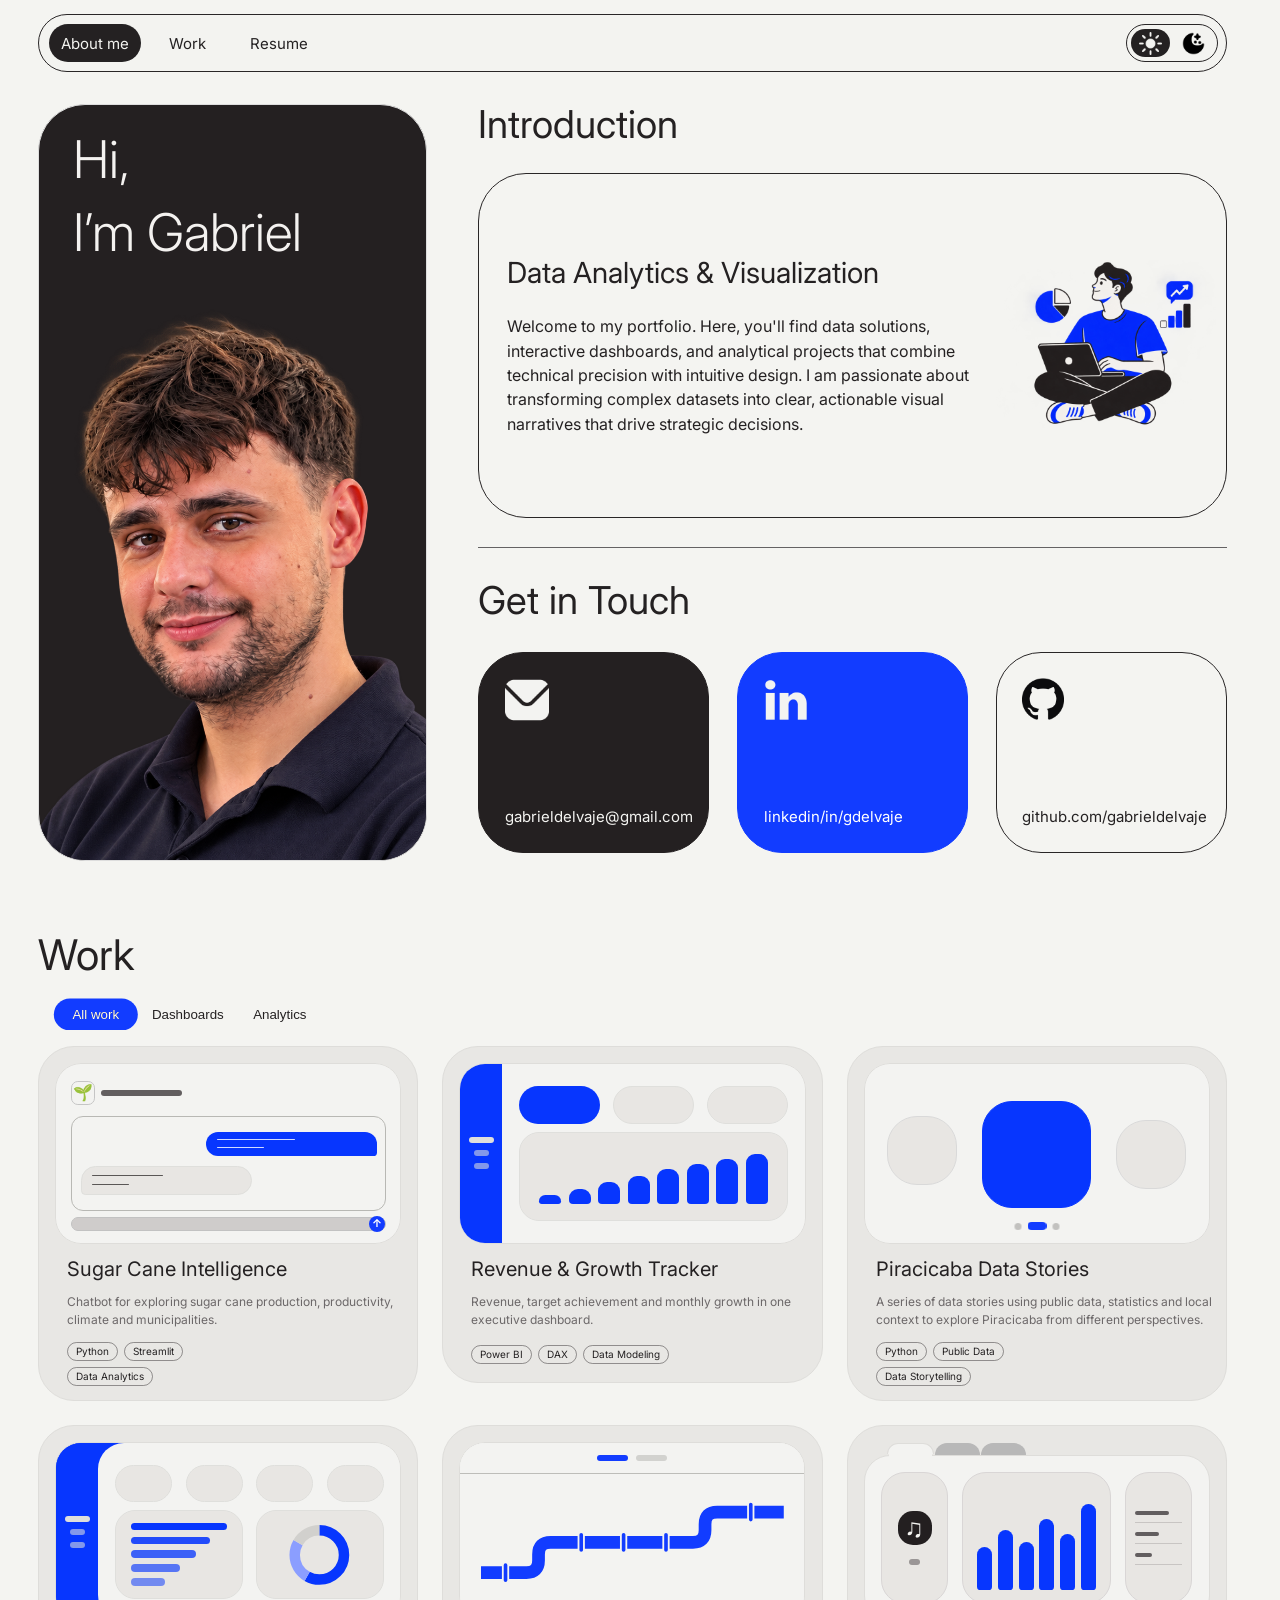
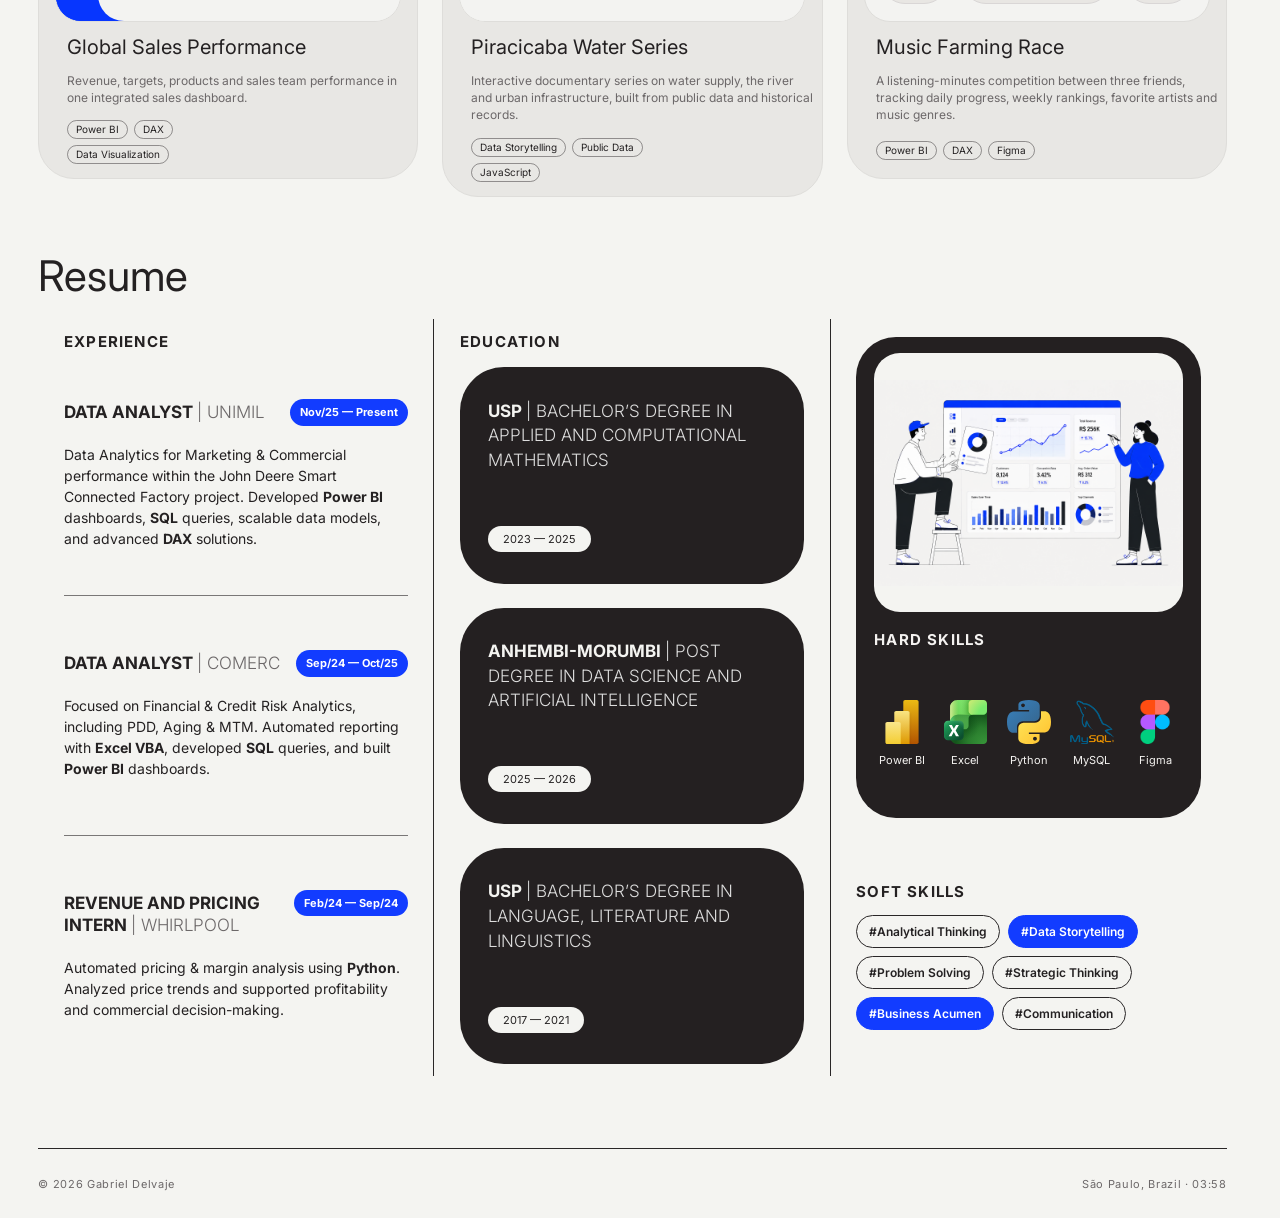
==== commit bf53970f: "Use four neutral KPI cards in sales thumbnail" ====
--- a/index.html
+++ b/index.html
@@ -146,7 +146,7 @@
         });
       })();
     </script>
-      <link rel="stylesheet" href="global-sales.css?v=6" />
+      <link rel="stylesheet" href="global-sales.css?v=7" />
   </head>
   <body class="stacked-pages about-active work-active resume-active">
     <header class="site-header">
@@ -284,7 +284,7 @@
                 <div class="global-sales-dashboard" aria-hidden="true">
                   <aside class="global-sales-sidebar"><i></i><i></i><i></i></aside>
                   <div class="global-sales-main">
-                    <div class="global-sales-kpis"><span></span><span></span><span></span></div>
+                    <div class="global-sales-kpis"><span></span><span></span><span></span><span></span></div>
                     <div class="global-sales-charts">
                       <div class="global-sales-bars"><i></i><i></i><i></i><i></i><i></i></div>
                       <div class="global-sales-donut-panel"><svg viewBox="0 0 120 120"><g transform="rotate(-90 60 60)" fill="none" stroke-width="17"><circle class="global-sales-slice-primary" cx="60" cy="60" r="40" pathLength="100" stroke-dasharray="58 42"/><circle class="global-sales-slice-secondary" cx="60" cy="60" r="40" pathLength="100" stroke-dasharray="25 75" stroke-dashoffset="-58"/><circle class="global-sales-slice-neutral" cx="60" cy="60" r="40" pathLength="100" stroke-dasharray="17 83" stroke-dashoffset="-83"/></g></svg></div>
--- a/global-sales.css
+++ b/global-sales.css
@@ -4,7 +4,7 @@
 .global-sales-sidebar i{width:58%;height:6px;border-radius:999px;background:#dfdfdc;opacity:.58}
 .global-sales-sidebar i:first-child{width:100%;opacity:1}
 .global-sales-main{position:relative;border-radius:26px;background:var(--sales-surface);min-width:0;min-height:0;display:grid;grid-template-rows:28% 1fr;gap:6%;padding:7.25% 5.6%}
-.global-sales-kpis{display:grid;grid-template-columns:repeat(3,1fr);gap:5%;min-height:0}
+.global-sales-kpis{display:grid;grid-template-columns:repeat(4,1fr);gap:5%;min-height:0}
 .global-sales-kpis span{border:1px solid var(--sales-line);border-radius:20px;background:var(--sales-panel)}
 .global-sales-charts{min-height:0;display:grid;grid-template-columns:1fr 1fr;gap:5%}
 .global-sales-bars,.global-sales-donut-panel{min-width:0;min-height:0;border:1px solid var(--sales-line);border-radius:20px;background:var(--sales-panel)}
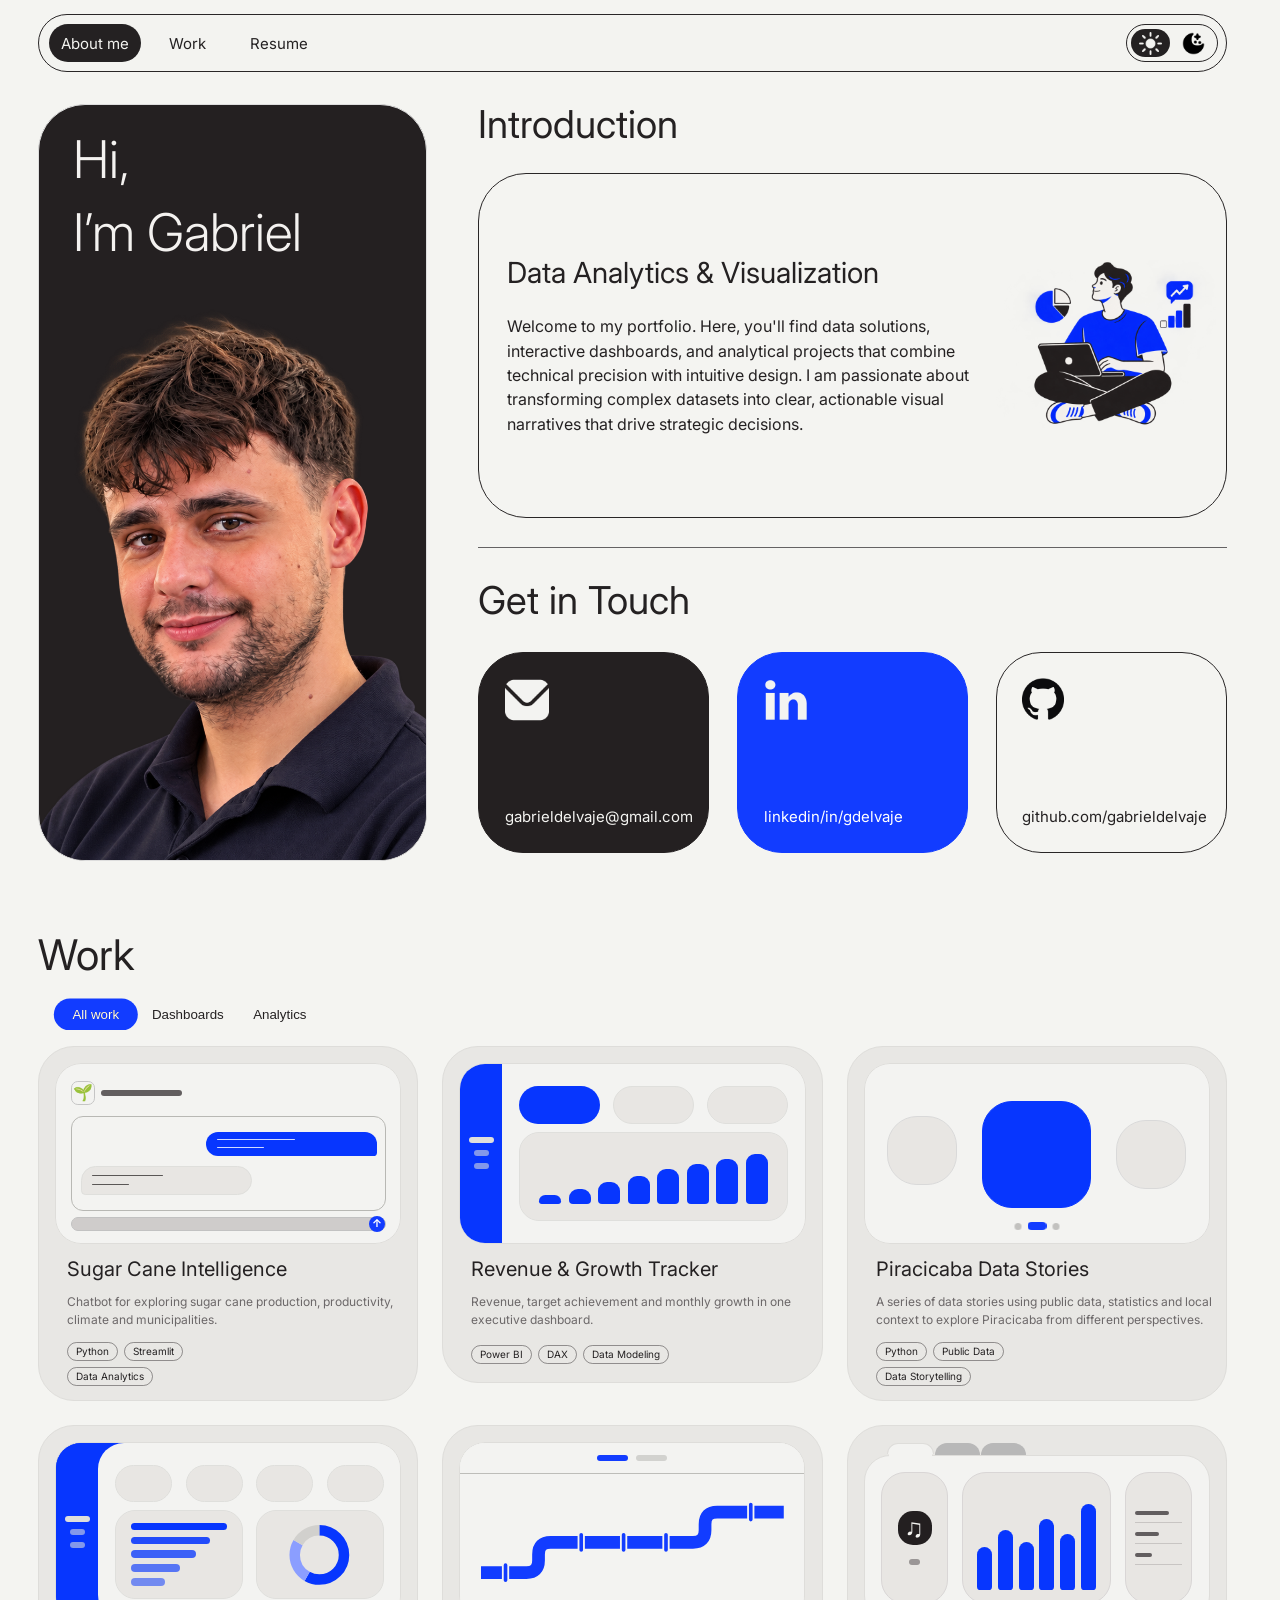
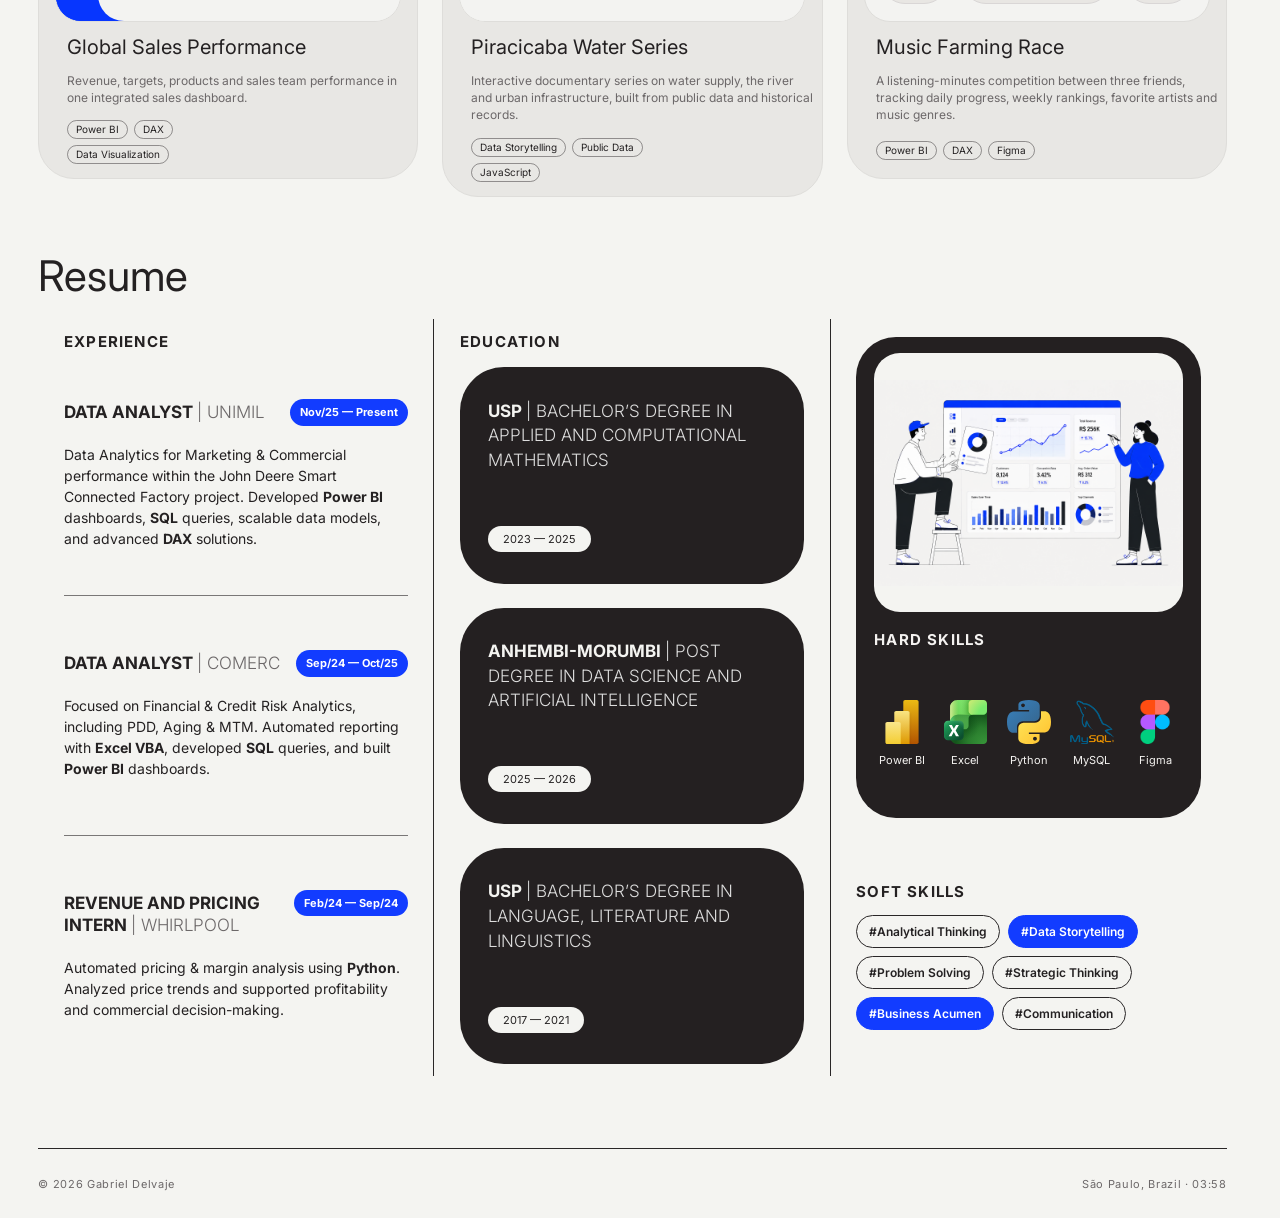
==== commit 259b4c16: "Match Music and Revenue Power BI iframe loading to Global Sales" ====
--- a/index.html
+++ b/index.html
@@ -8,7 +8,7 @@
     <link rel="icon" type="image/svg+xml" href="favicon.svg?v=1" />
     <title>Gabriel Delvaje | Data Analytics</title>
     <link rel="stylesheet" href="styles.css" />
-  <link rel="stylesheet" href="about-fix.css?v=272" />
+  <link rel="stylesheet" href="about-fix.css?v=273" />
   <link rel="stylesheet" href="piracicaba.css?v=59" />
     <link rel="stylesheet" href="water-preview.css?v=4" />
 
@@ -394,7 +394,7 @@
             </div>
           </div>
         </div>
-        <iframe class="powerbi-embed" title="Music Farming Race" src="https://app.powerbi.com/view?r=eyJrIjoiMzVkODllZDMtMWJjNS00MjU4LWJjNGMtMTIwNzcxZWFkZTU4IiwidCI6Ijg4OWIxOTFhLTc4NTAtNDFhMy05MTBjLWFkODMyZDcxZTVmOSJ9" frameborder="0" allowfullscreen="true"></iframe>
+        <iframe loading="lazy" class="powerbi-embed" title="Music Farming Race" src="https://app.powerbi.com/view?r=eyJrIjoiMzVkODllZDMtMWJjNS00MjU4LWJjNGMtMTIwNzcxZWFkZTU4IiwidCI6Ijg4OWIxOTFhLTc4NTAtNDFhMy05MTBjLWFkODMyZDcxZTVmOSJ9" frameborder="0" allowfullscreen="true"></iframe>
       </section>
 
       <section class="page project-detail-page" data-page="sugar-cane-intelligence" aria-labelledby="sugar-cane-title" hidden>
@@ -454,7 +454,7 @@
             </div>
           </div>
         </div>
-        <iframe class="powerbi-embed" title="Revenue &amp; Growth Tracker" src="https://app.powerbi.com/view?r=eyJrIjoiYzVmZGQ4MjUtYzc4YS00OTk2LTg0NTgtMmRiODJlYTg3YzEyIiwidCI6Ijg4OWIxOTFhLTc4NTAtNDFhMy05MTBjLWFkODMyZDcxZTVmOSJ9" frameborder="0" allowfullscreen="true"></iframe>
+        <iframe loading="lazy" class="powerbi-embed" title="Revenue &amp; Growth Tracker" src="https://app.powerbi.com/view?r=eyJrIjoiYzVmZGQ4MjUtYzc4YS00OTk2LTg0NTgtMmRiODJlYTg3YzEyIiwidCI6Ijg4OWIxOTFhLTc4NTAtNDFhMy05MTBjLWFkODMyZDcxZTVmOSJ9" frameborder="0" allowfullscreen="true"></iframe>
       </section>
 
       <section class="page project-detail-page piracicaba-page" data-page="piracicaba-data-stories" aria-labelledby="piracicaba-title" hidden>
@@ -530,7 +530,7 @@
     </main>
 
     <footer class="footer shell"><span>© <span id="year"></span> Gabriel Delvaje</span><span>São Paulo, Brazil · <span class="local-time"></span></span></footer>
-    <script src="script.js?v=130"></script>
+    <script src="script.js?v=131"></script>
   </body>
 </html>
 
--- a/about-fix.css
+++ b/about-fix.css
@@ -821,7 +821,7 @@
   padding: 10px 12px 12px;
   background: color-mix(in srgb,var(--ink) 10%,var(--bg));
   box-shadow: none !important;
-  transition: background-color .35s ease, border-color .35s ease, transform .42s cubic-bezier(.22,1,.36,1) !important;
+  transition: transform .42s cubic-bezier(.22,1,.36,1) !important;
 }
 
 [data-theme="dark"] .music-farming-preview {
@@ -834,7 +834,7 @@
   width: 100%;
   height: 100%;
   color: #242021;
-  transition: color .35s ease, transform .55s cubic-bezier(.22,1,.36,1);
+  transition: transform .55s cubic-bezier(.22,1,.36,1);
 }
 
 [data-theme="dark"] .music-dashboard {
@@ -861,7 +861,7 @@
   border-radius: 9px 9px 3px 3px;
   background: color-mix(in srgb,var(--ink) 24%,var(--bg));
   border: 1px solid color-mix(in srgb,var(--ink) 10%,var(--bg));
-  transition: background-color .35s ease, transform .4s cubic-bezier(.22,1,.36,1);
+  transition: transform .4s cubic-bezier(.22,1,.36,1);
 }
 
 .music-dashboard-tabs i.is-active {
@@ -904,7 +904,7 @@
   border: 1px solid #d8d4d1;
   border-radius: 27px;
   background: #f4f4f1;
-  transition: background-color .35s ease, border-color .35s ease;
+  transition: none;
 }
 
 [data-theme="dark"] .music-dashboard-grid {
@@ -918,7 +918,7 @@
   border: 1px solid #d8d4d1;
   border-radius: 18px;
   background: #ececea;
-  transition: transform .45s cubic-bezier(.22,1,.36,1), background-color .35s ease, border-color .35s ease;
+  transition: transform .45s cubic-bezier(.22,1,.36,1);
 }
 
 [data-theme="dark"] .music-dashboard-grid > div {
@@ -970,7 +970,7 @@
   z-index: 1;
   width: 100%;
   transform-origin: left center;
-  transition: width .68s cubic-bezier(.22,1,.36,1), transform .5s cubic-bezier(.22,1,.36,1), background-color .35s ease, border-color .35s ease !important;
+  transition: width .68s cubic-bezier(.22,1,.36,1), transform .5s cubic-bezier(.22,1,.36,1) !important;
 }
 
 .music-bars {
@@ -1050,7 +1050,7 @@
   align-content: center;
   gap: 16px;
   padding: 18px;
-  transition: opacity .3s ease, transform .5s cubic-bezier(.22,1,.36,1), background-color .35s ease, border-color .35s ease !important;
+  transition: opacity .3s ease, transform .5s cubic-bezier(.22,1,.36,1) !important;
 }
 
 .music-chart.show-line + .music-ranking {
@@ -3230,8 +3230,7 @@
   z-index: 2;
   min-width: 0;
   border-radius: 999px;
-  transition: background-color .62s ease, border-color .62s ease,
-    transform .72s cubic-bezier(.22, 1, .36, 1);
+  transition: transform .72s cubic-bezier(.22, 1, .36, 1);
 }
 
 .work-page .music-dashboard-tabs i.is-active {
@@ -3273,9 +3272,7 @@
 }
 
 .work-page .music-chart {
-  transition: width .82s cubic-bezier(.22, 1, .36, 1),
-    transform .68s cubic-bezier(.22, 1, .36, 1),
-    background-color .35s ease, border-color .35s ease !important;
+  transition: width .82s cubic-bezier(.22, 1, .36, 1), transform .68s cubic-bezier(.22, 1, .36, 1) !important;
 }
 
 .work-page .music-chart.show-line {
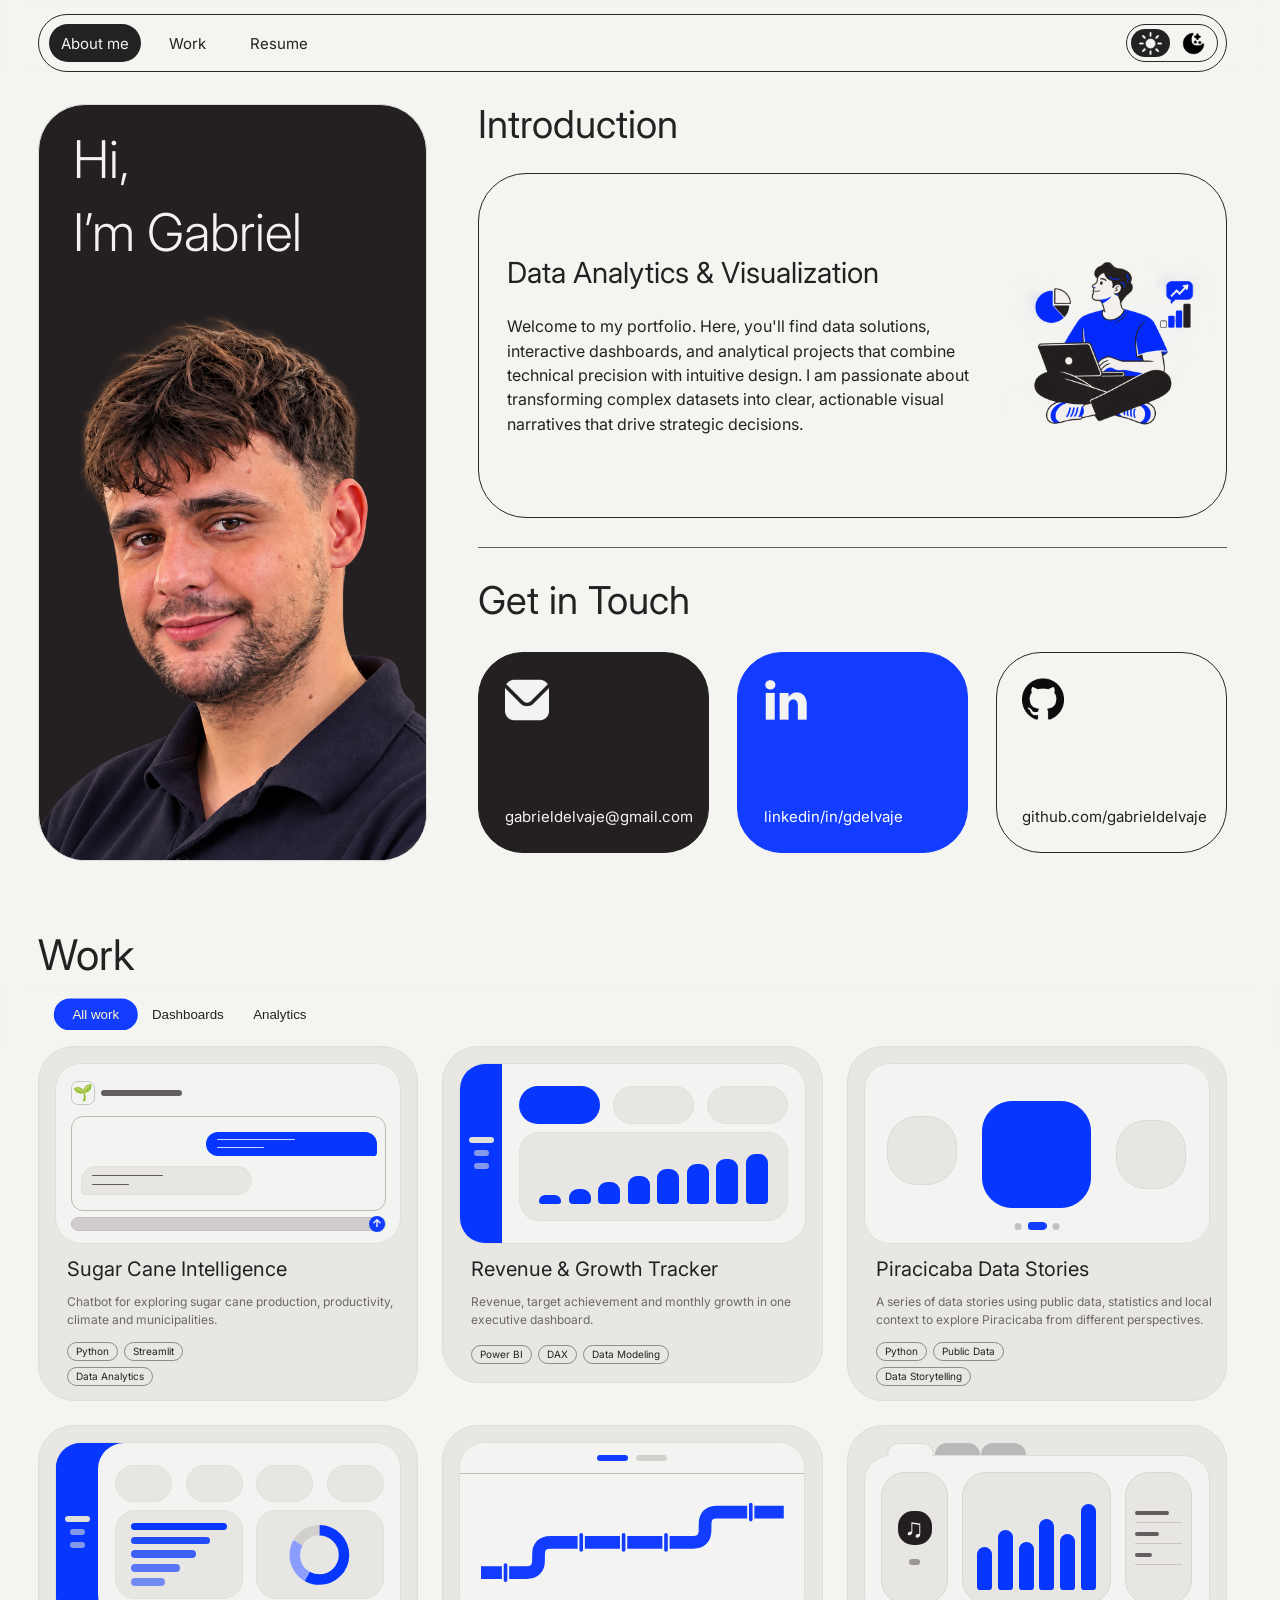
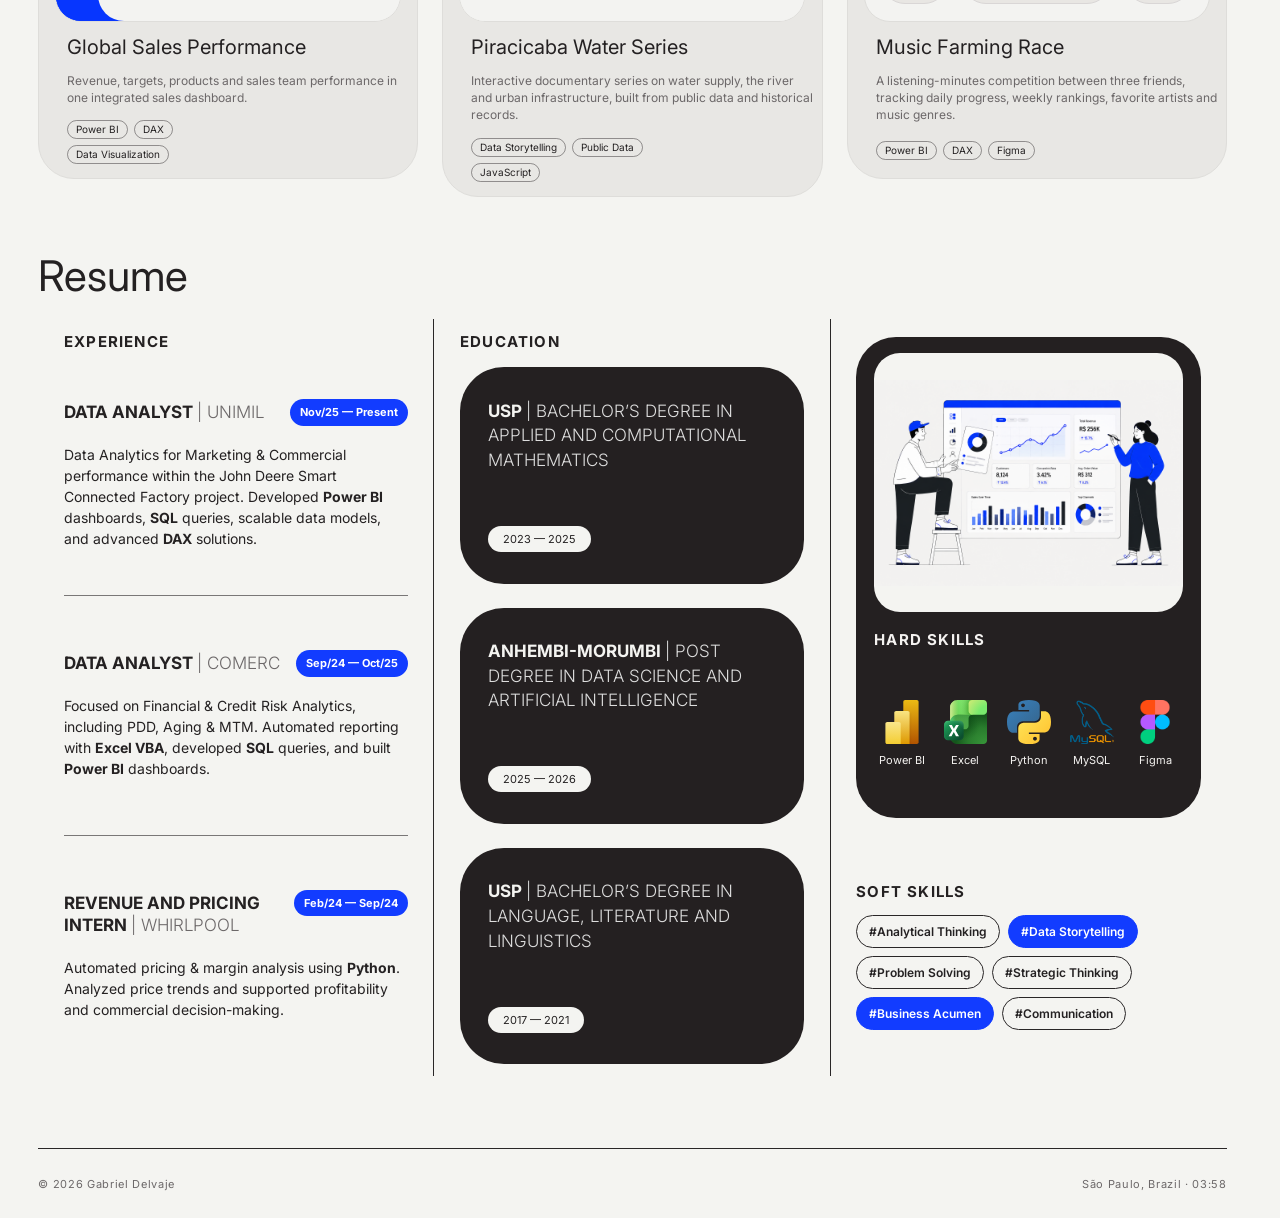
==== commit c4602edc: "Refresh stylesheet version for transparent desktop navigation bands" ====
--- a/index.html
+++ b/index.html
@@ -8,7 +8,7 @@
     <link rel="icon" type="image/svg+xml" href="favicon.svg?v=1" />
     <title>Gabriel Delvaje | Data Analytics</title>
     <link rel="stylesheet" href="styles.css" />
-  <link rel="stylesheet" href="about-fix.css?v=273" />
+  <link rel="stylesheet" href="about-fix.css?v=274" />
   <link rel="stylesheet" href="piracicaba.css?v=59" />
     <link rel="stylesheet" href="water-preview.css?v=4" />
 
--- a/about-fix.css
+++ b/about-fix.css
@@ -5503,3 +5503,31 @@
   body.mobile-nav-collapsed .mobile-back-to-top { pointer-events: auto; }
   .mobile-back-to-top:focus-visible { outline: 2px solid var(--blue); outline-offset: -5px; }
 }
+
+/* Desktop bands share the mobile controls' glass; capsules stay opaque. */
+@media (min-width: 901px) {
+  :root {
+    --desktop-navigation-glass: color-mix(in srgb, var(--bg) 38%, transparent);
+  }
+  body.stacked-pages .site-header,
+  body.project-open .site-header {
+    background: var(--desktop-navigation-glass);
+    -webkit-backdrop-filter: blur(10px) saturate(135%);
+    backdrop-filter: blur(10px) saturate(135%);
+  }
+  body .site-header .nav {
+    background: var(--bg);
+    -webkit-backdrop-filter: none;
+    backdrop-filter: none;
+  }
+  body.work-active .work-page .project-filters {
+    background: transparent;
+    -webkit-backdrop-filter: none;
+    backdrop-filter: none;
+  }
+  body.work-active .work-page .project-filters::before {
+    background: var(--desktop-navigation-glass);
+    -webkit-backdrop-filter: blur(10px) saturate(135%);
+    backdrop-filter: blur(10px) saturate(135%);
+  }
+}
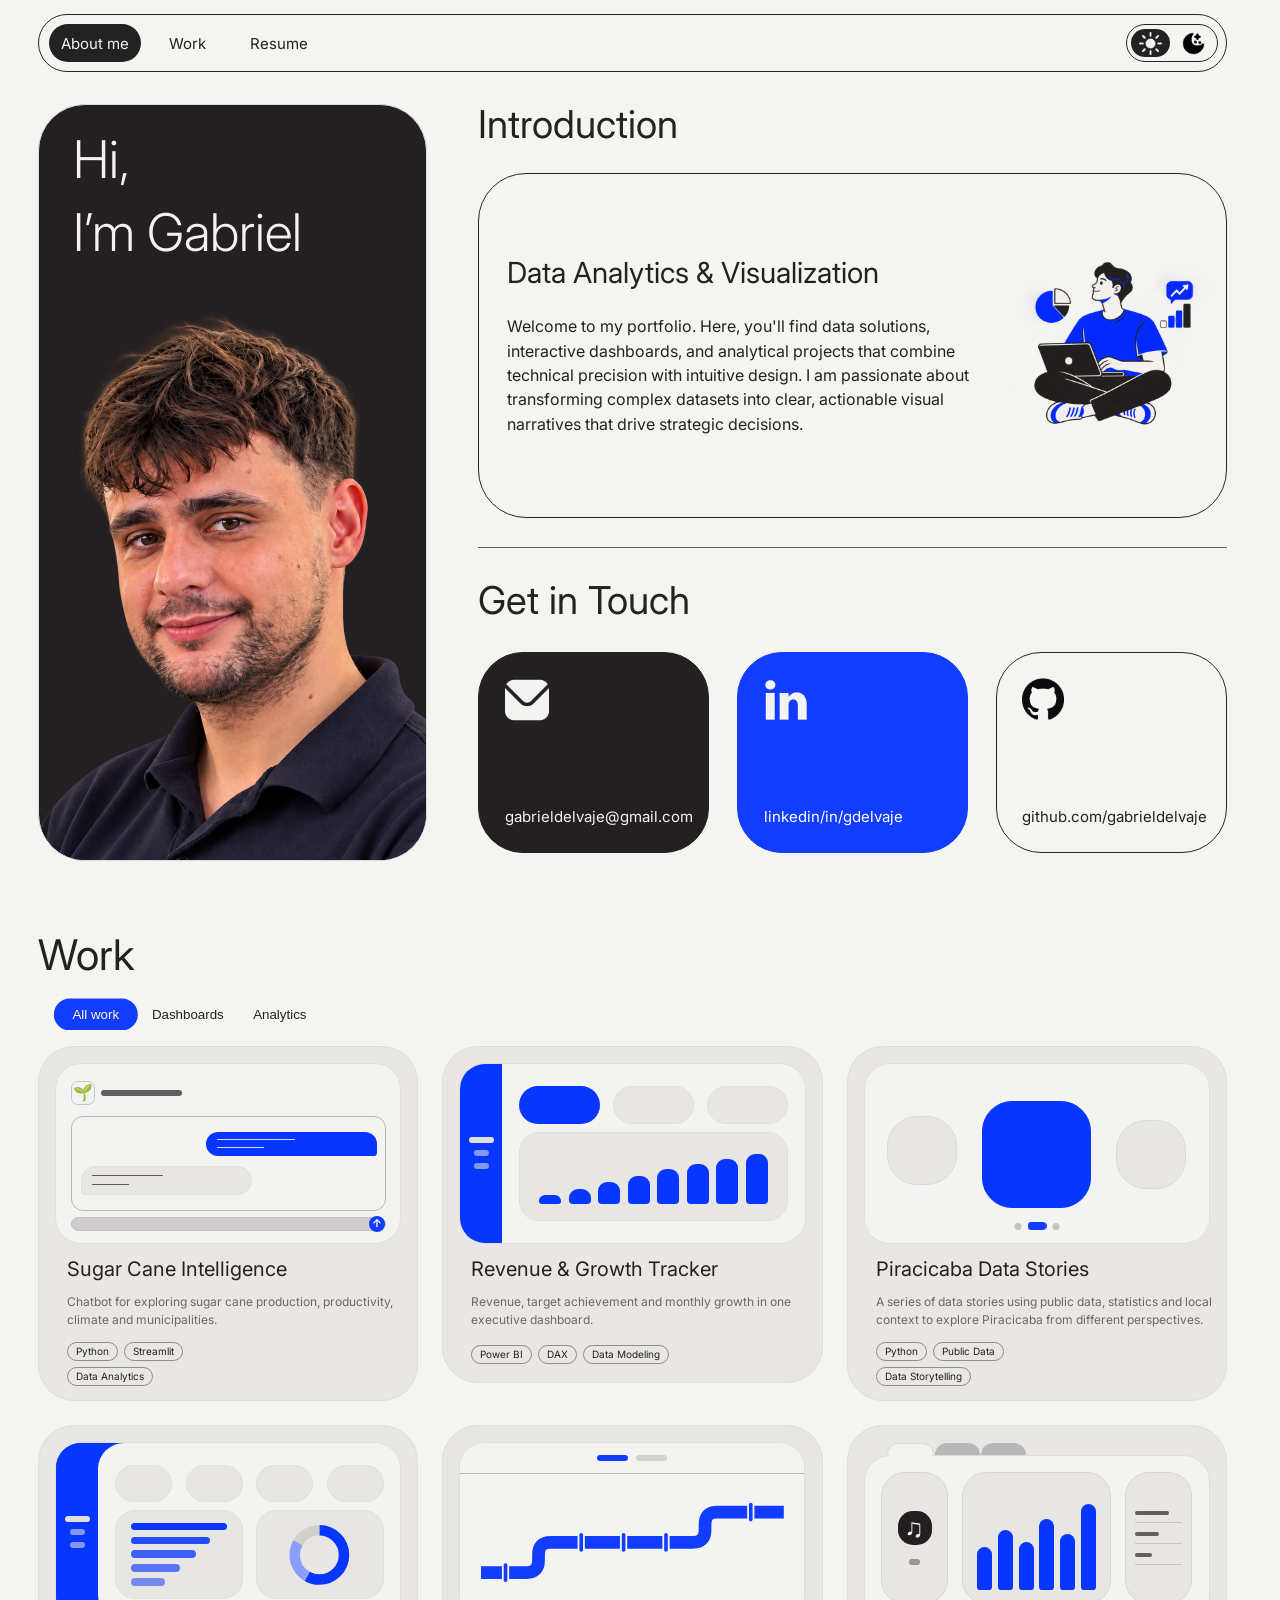
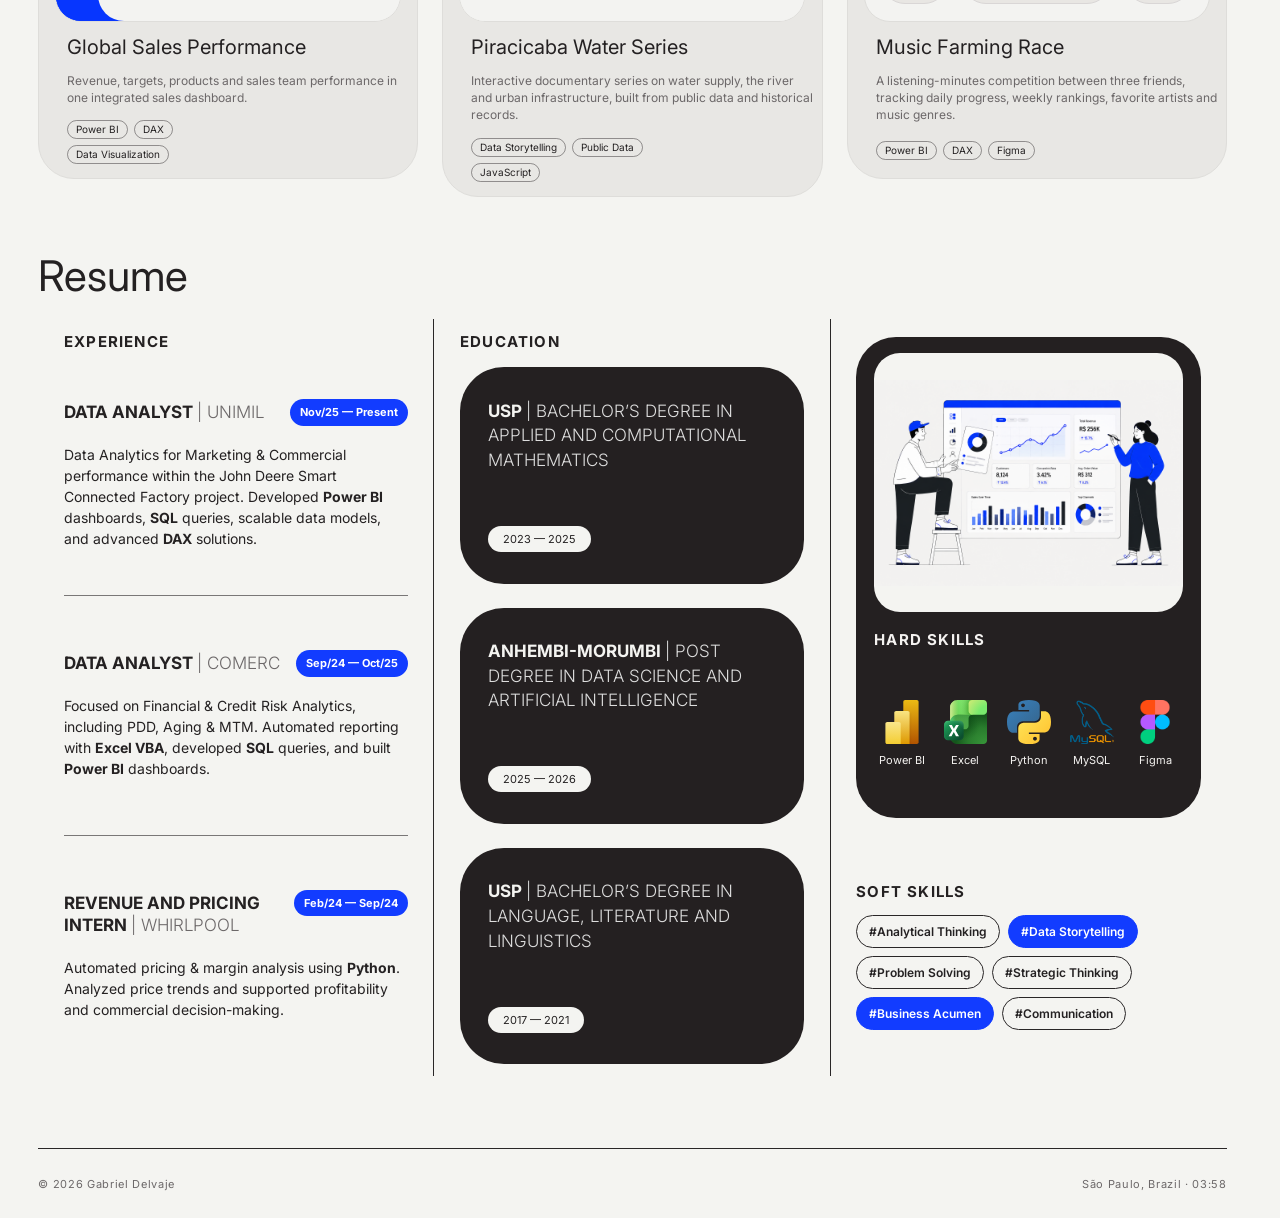
==== commit f07a3617: "Refresh stylesheet for fully transparent navbar surround" ====
--- a/index.html
+++ b/index.html
@@ -8,7 +8,7 @@
     <link rel="icon" type="image/svg+xml" href="favicon.svg?v=1" />
     <title>Gabriel Delvaje | Data Analytics</title>
     <link rel="stylesheet" href="styles.css" />
-  <link rel="stylesheet" href="about-fix.css?v=274" />
+  <link rel="stylesheet" href="about-fix.css?v=275" />
   <link rel="stylesheet" href="piracicaba.css?v=59" />
     <link rel="stylesheet" href="water-preview.css?v=4" />
 
--- a/about-fix.css
+++ b/about-fix.css
@@ -5511,9 +5511,9 @@
   }
   body.stacked-pages .site-header,
   body.project-open .site-header {
-    background: var(--desktop-navigation-glass);
-    -webkit-backdrop-filter: blur(10px) saturate(135%);
-    backdrop-filter: blur(10px) saturate(135%);
+    background: transparent;
+    -webkit-backdrop-filter: none;
+    backdrop-filter: none;
   }
   body .site-header .nav {
     background: var(--bg);
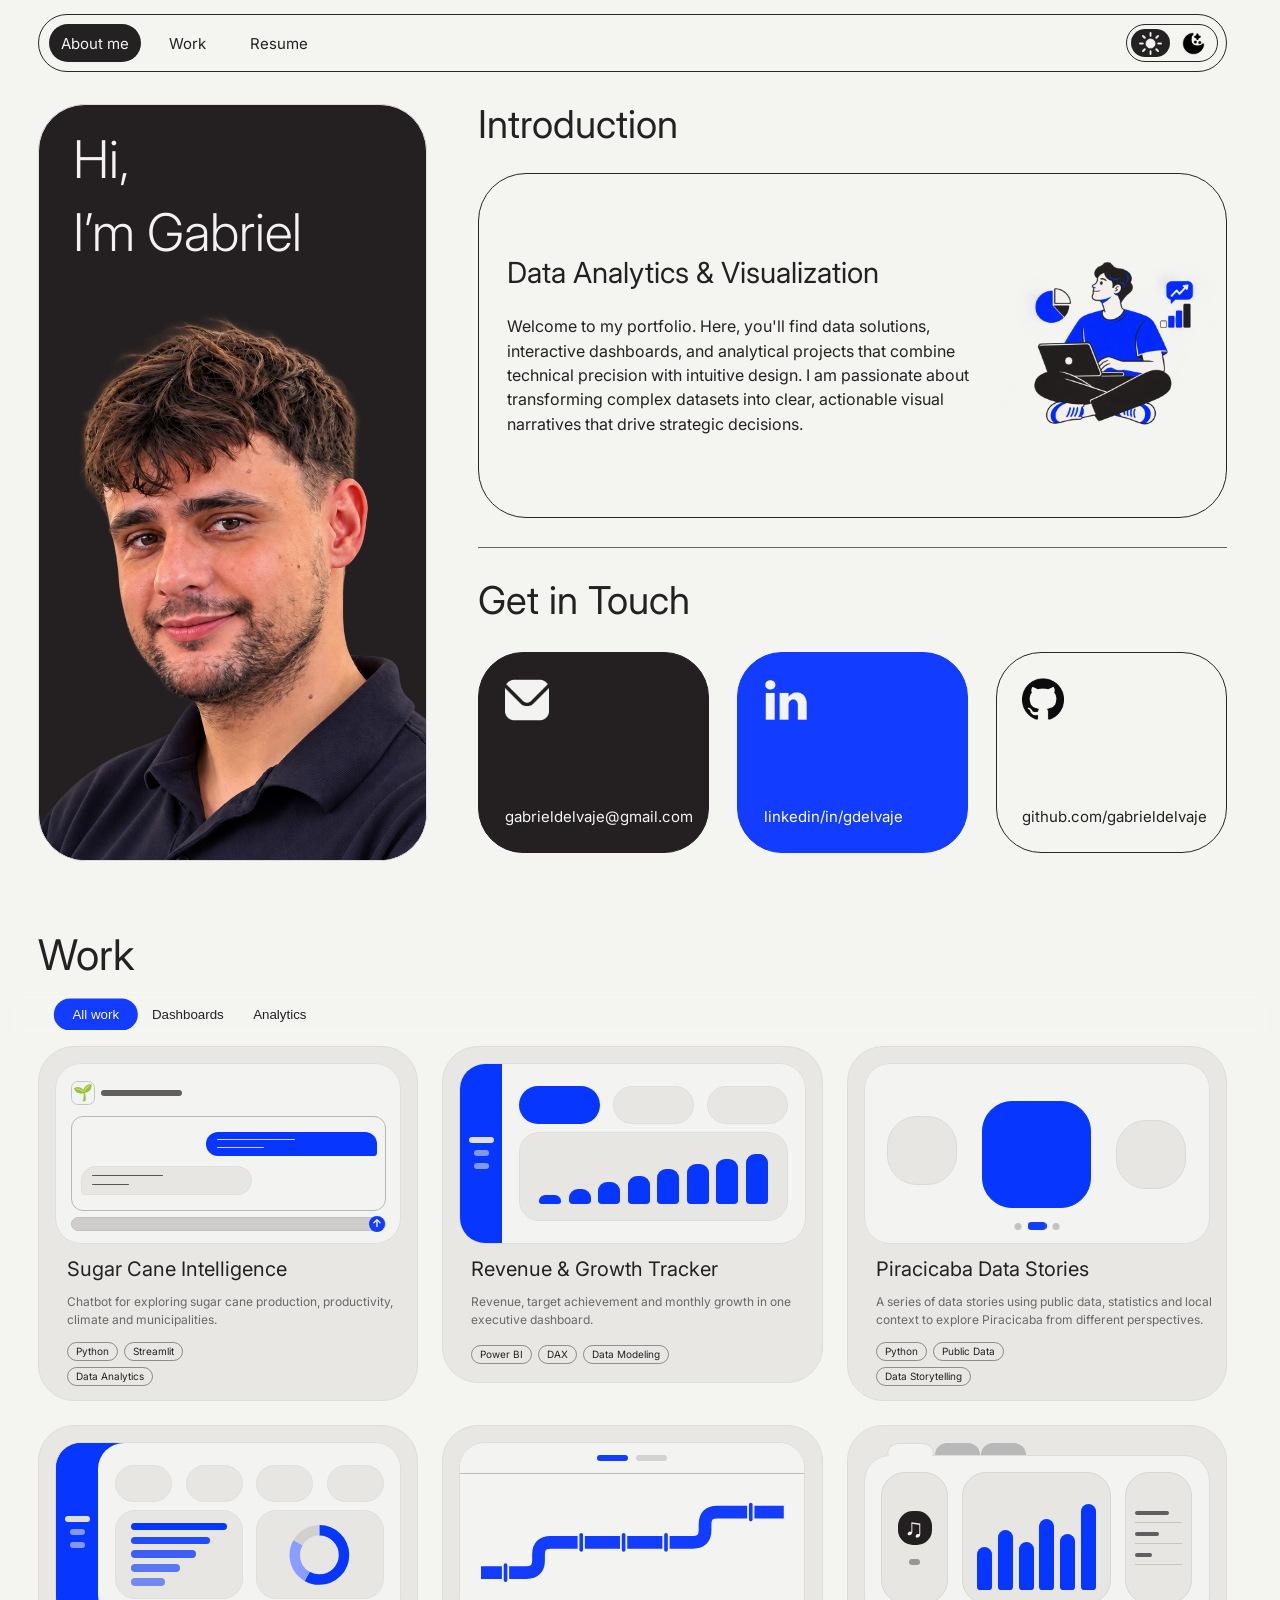
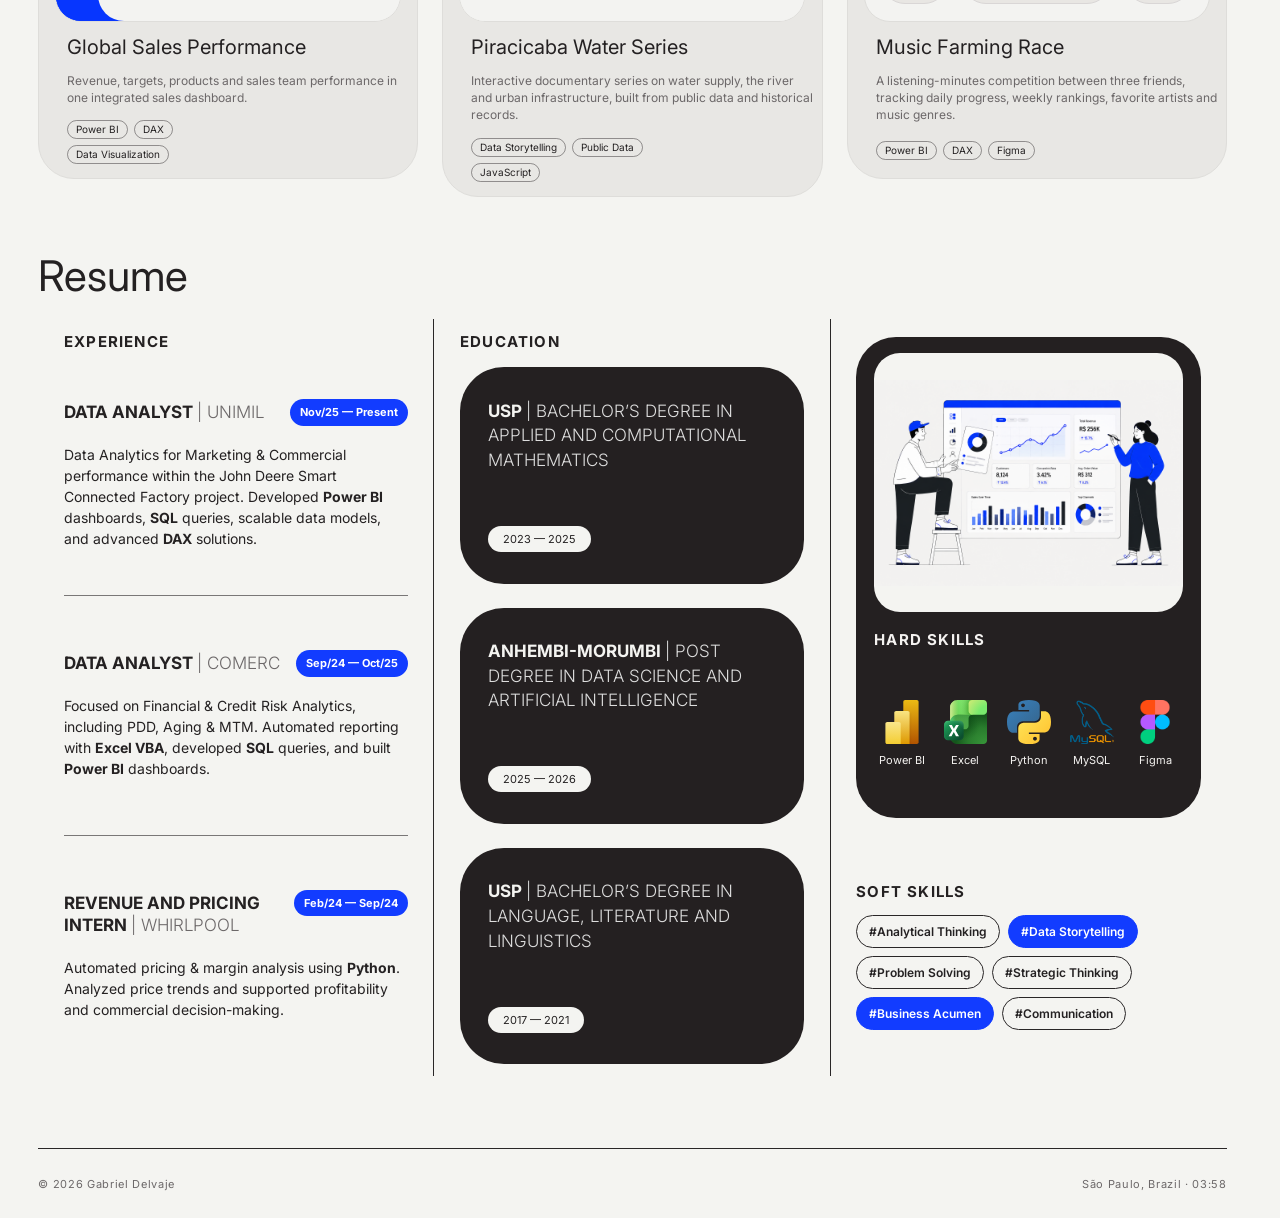
==== commit 3577122e: "Refresh stylesheet for solid navbar surround" ====
--- a/index.html
+++ b/index.html
@@ -8,7 +8,7 @@
     <link rel="icon" type="image/svg+xml" href="favicon.svg?v=1" />
     <title>Gabriel Delvaje | Data Analytics</title>
     <link rel="stylesheet" href="styles.css" />
-  <link rel="stylesheet" href="about-fix.css?v=275" />
+  <link rel="stylesheet" href="about-fix.css?v=276" />
   <link rel="stylesheet" href="piracicaba.css?v=59" />
     <link rel="stylesheet" href="water-preview.css?v=4" />
 
--- a/about-fix.css
+++ b/about-fix.css
@@ -5511,7 +5511,7 @@
   }
   body.stacked-pages .site-header,
   body.project-open .site-header {
-    background: transparent;
+    background: var(--bg);
     -webkit-backdrop-filter: none;
     backdrop-filter: none;
   }
